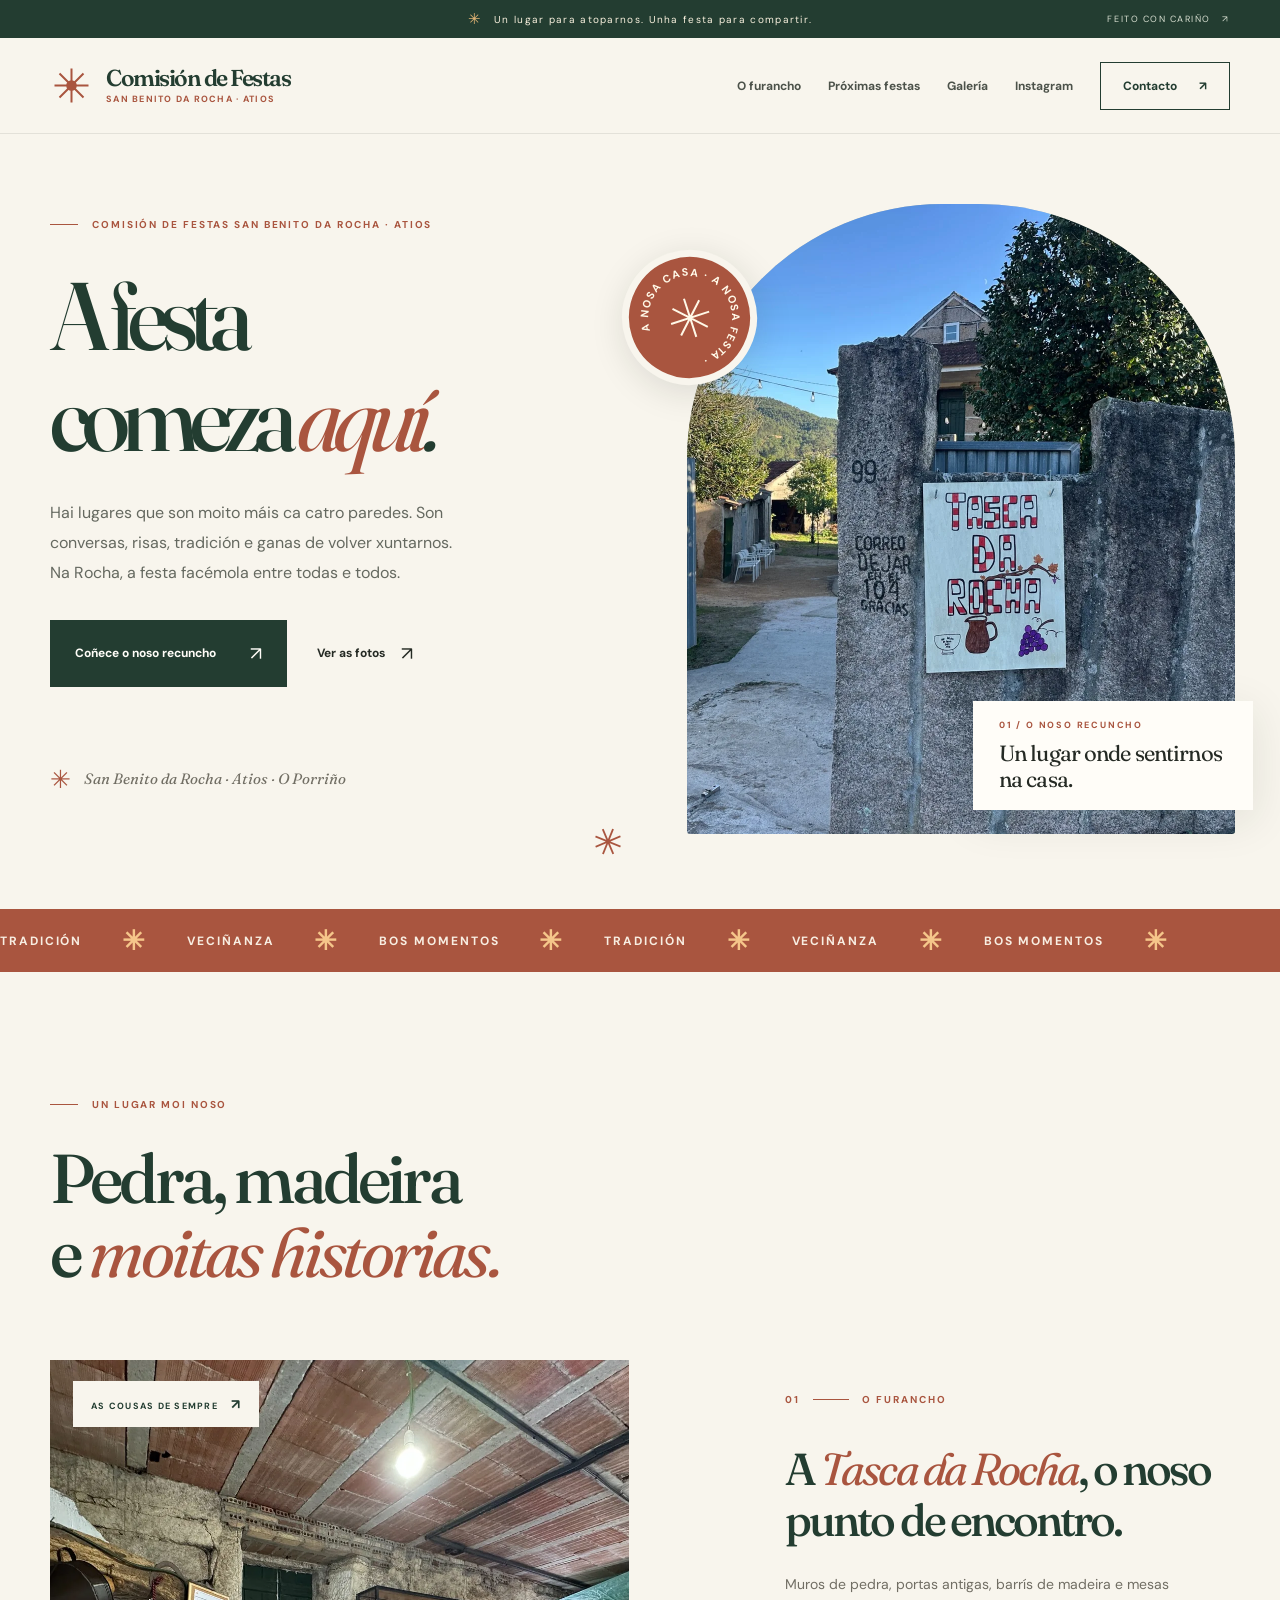
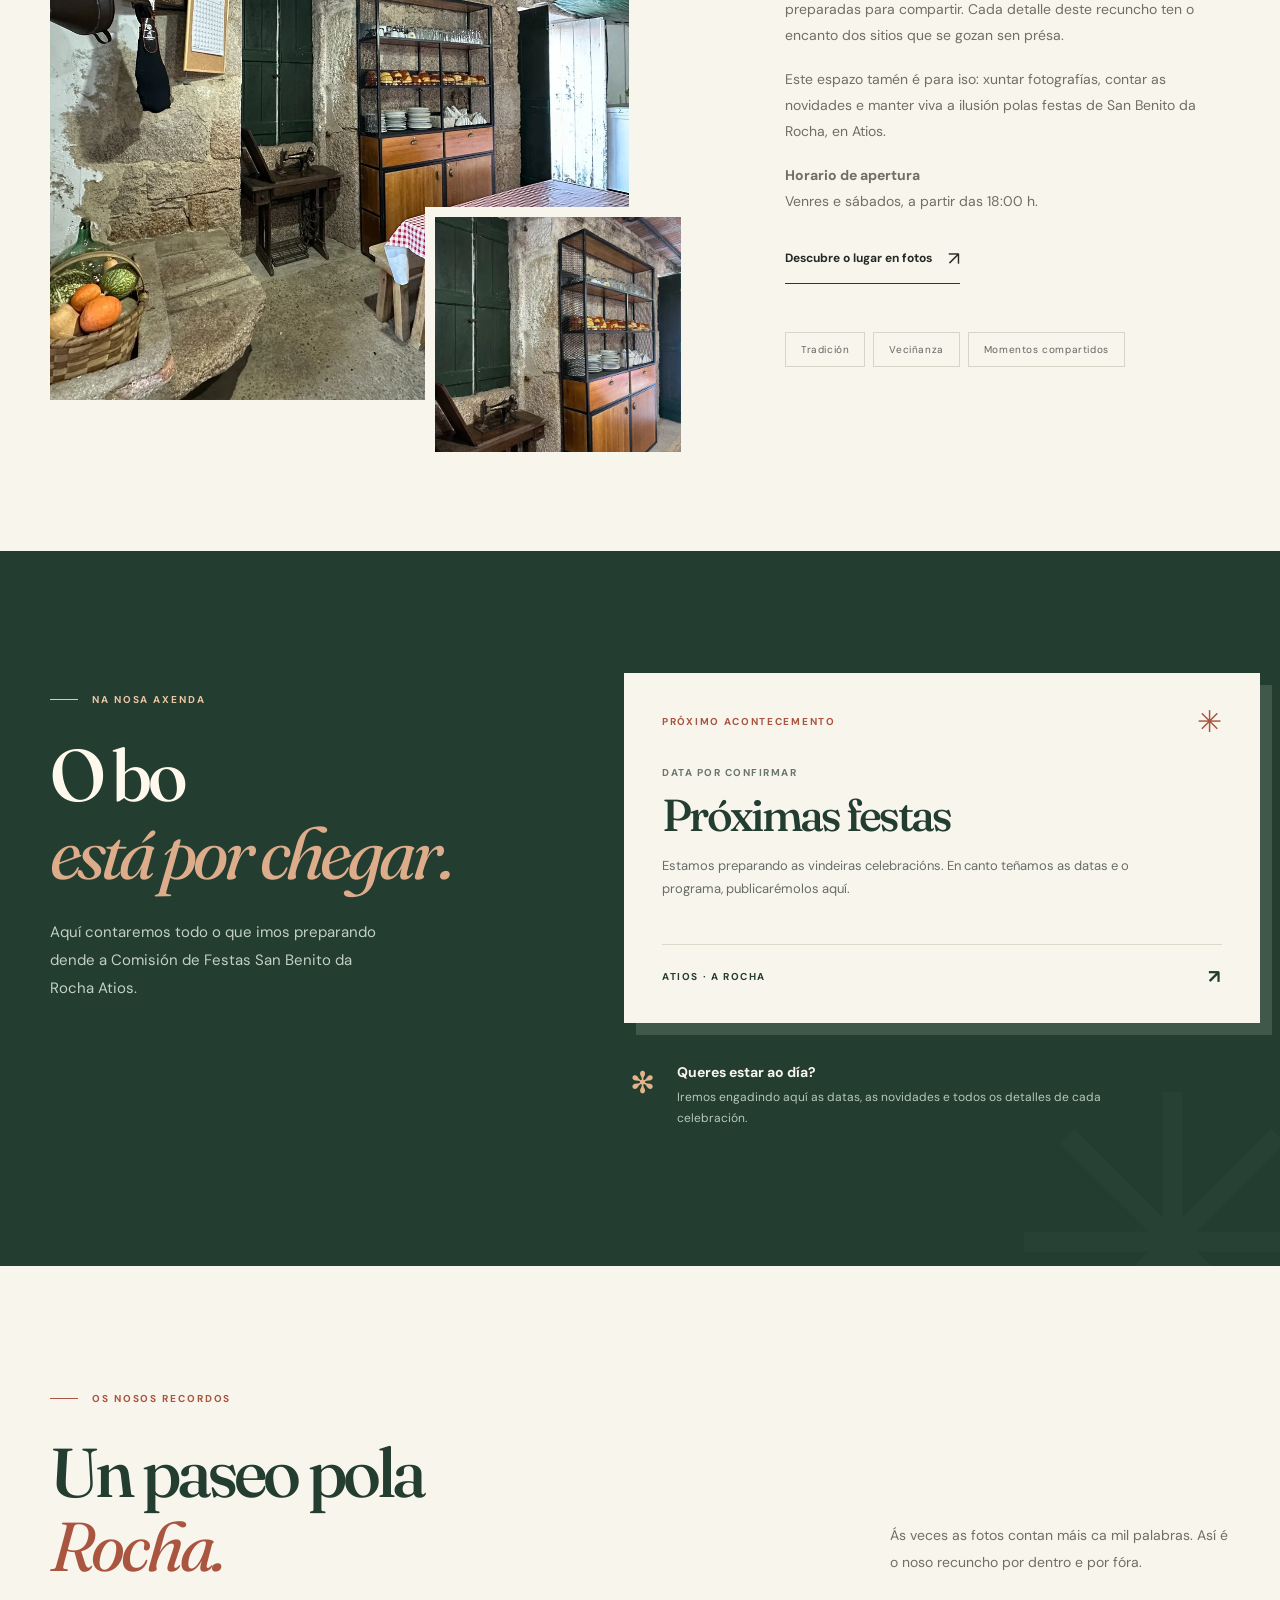
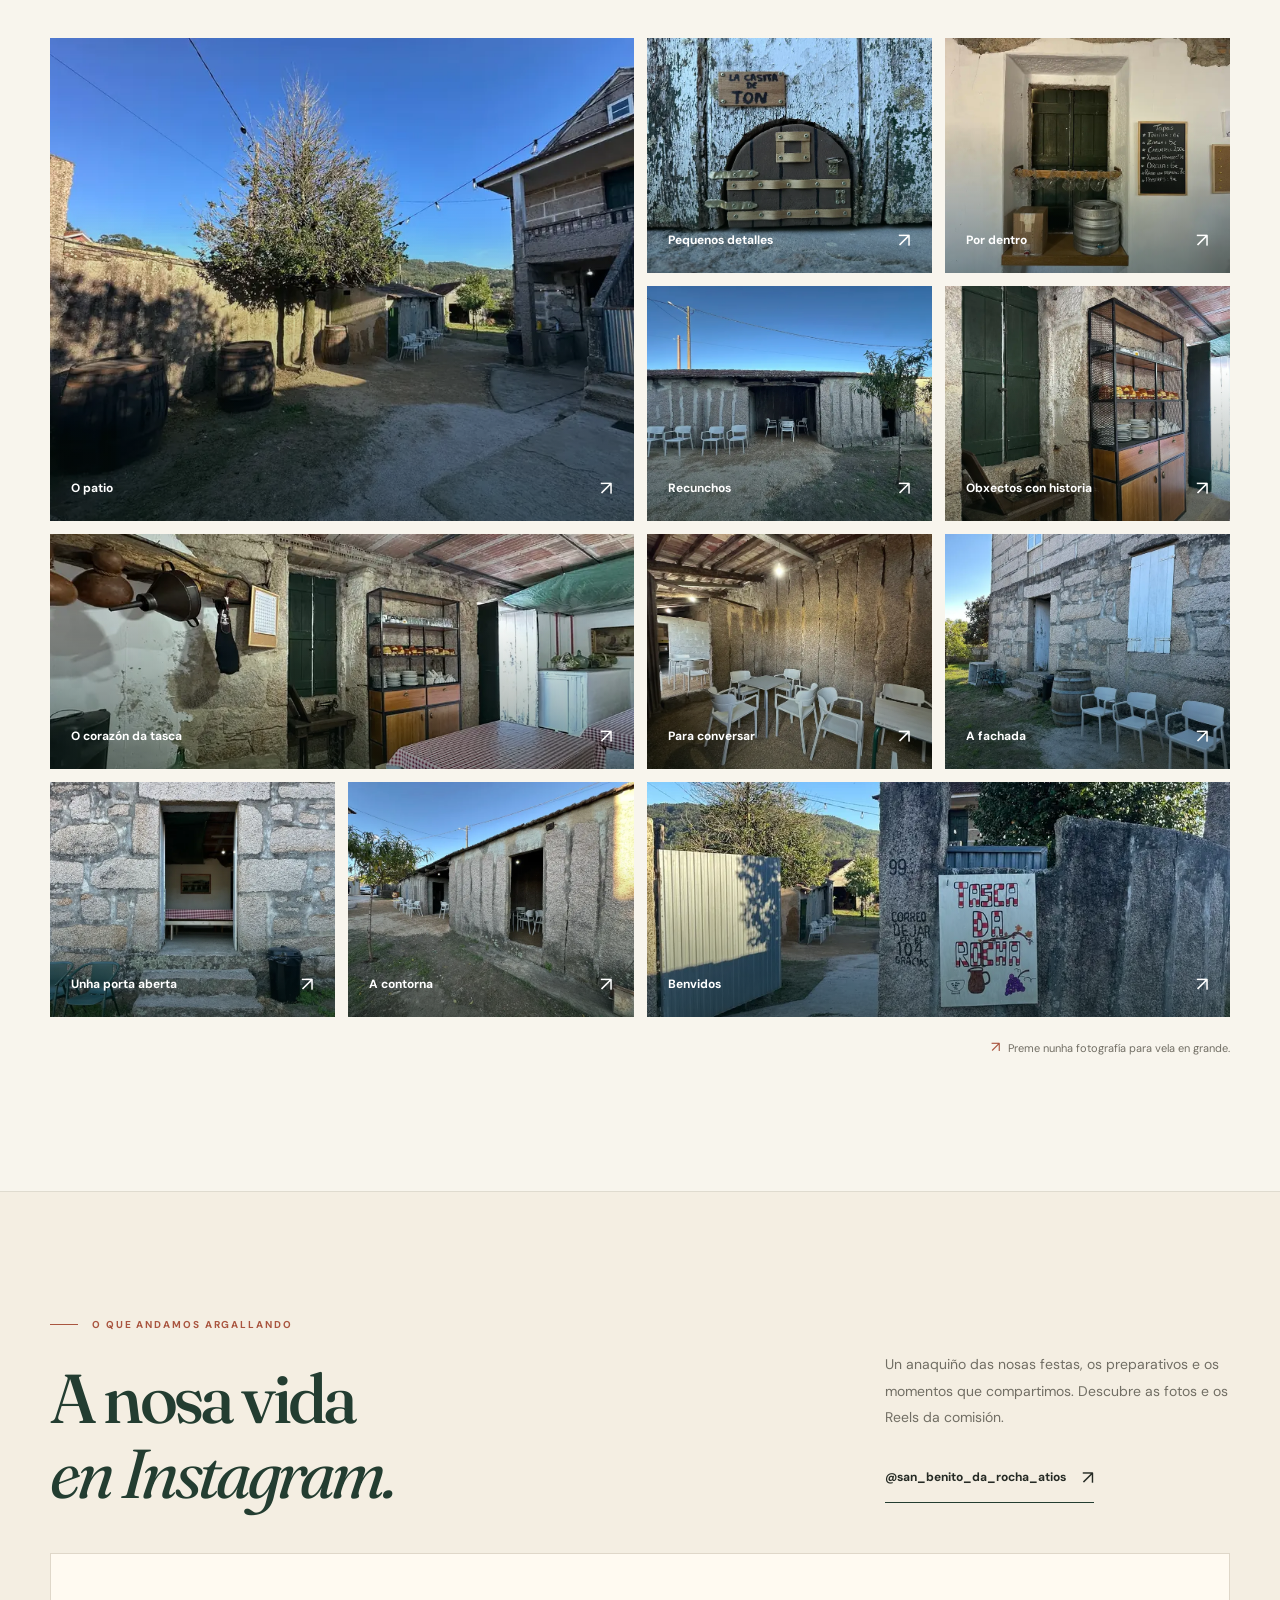
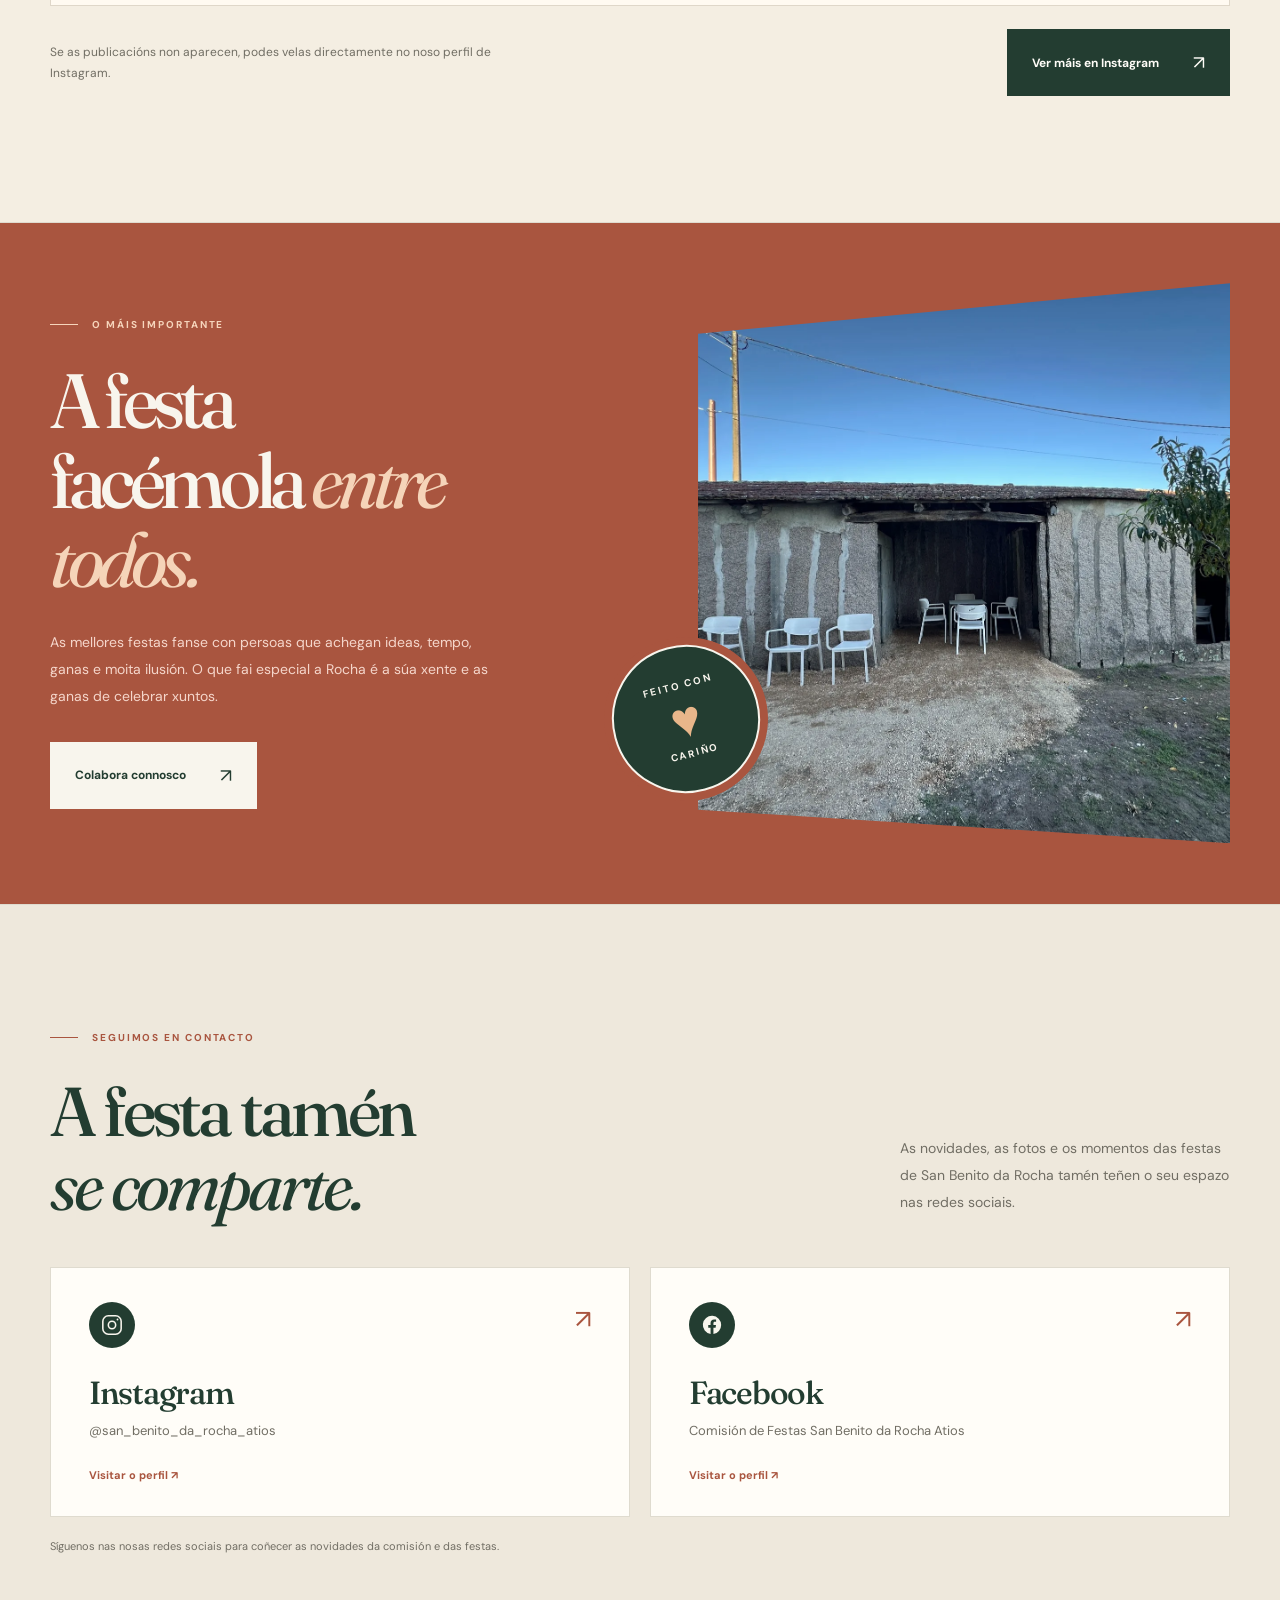
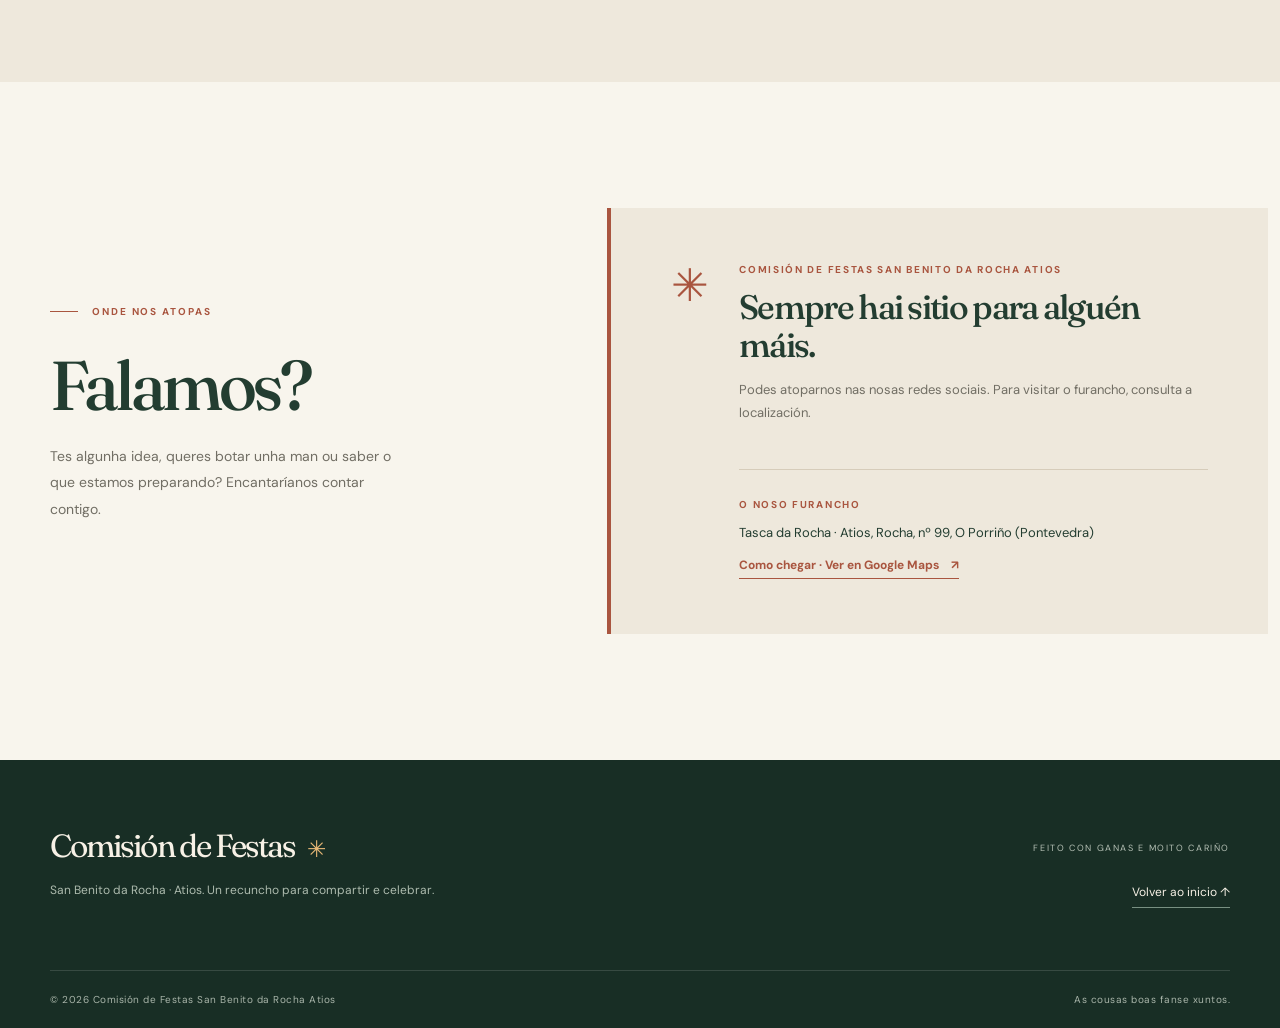
==== index.html @ 395b9464 "Update index.html" ====
<!DOCTYPE html>
<html lang="gl">
<head>
  <meta charset="UTF-8" />
  <meta name="viewport" content="width=device-width, initial-scale=1.0" />
  <meta name="theme-color" content="#233b30" />
  <meta name="description" content="Web da Comisión de Festas San Benito da Rocha Atios. Coñece a Tasca da Rocha, o noso furancho na Rocha nº 99, e todas as novidades das festas." />
  <title>Comisión de Festas San Benito da Rocha Atios · Tasca da Rocha</title>
  <link rel="icon" href="assets/favicon.svg" type="image/svg+xml" />
  <link rel="preconnect" href="https://fonts.googleapis.com" />
  <link rel="preconnect" href="https://fonts.gstatic.com" crossorigin />
  <link href="https://fonts.googleapis.com/css2?family=DM+Sans:wght@400;500;600;700&family=Fraunces:ital,opsz,wght,SOFT,WONK@0,9..144,400,0,0;0,9..144,500,0,0;0,9..144,600,0,0;1,9..144,400,0,0;1,9..144,500,0,0&display=swap" rel="stylesheet" />
  <link rel="preload" href="assets/img_8034.webp" as="image" />
  <link rel="stylesheet" href="styles.css" />
  <script defer src="config.js"></script>
  <script defer src="script.js"></script>
</head>
<body>
  <a class="skip-link" href="#contenido">Ir ao contido</a>
  <div class="topline" aria-label="Mensaxe de benvida">
    <span class="topline-spark" aria-hidden="true">✳</span>
    <span>Un lugar para atoparnos. Unha festa para compartir.</span>
    <span class="topline-right">FEITO CON CARIÑO <span aria-hidden="true">↗</span></span>
  </div>

  <header class="site-header" id="inicio">
    <nav class="nav container" aria-label="Navegación principal">
      <a class="logo" href="#inicio" aria-label="Comisión de Festas San Benito da Rocha Atios, ir ao inicio">
        <span class="logo-icon" aria-hidden="true">
          <svg width="43" height="43" viewBox="0 0 43 43" fill="none" xmlns="http://www.w3.org/2000/svg"><path d="M21.5 4.5v34M4.5 21.5h34M9.5 9.5l24 24m0-24-24 24" stroke="currentColor" stroke-width="2"/><circle cx="21.5" cy="21.5" r="5.3" fill="currentColor"/></svg>
        </span>
        <span class="logo-copy"><strong data-edit="nombreComision">Comisión de Festas</strong><small data-edit="nombreLugar">San Benito da Rocha · Atios</small></span>
      </a>
      <button class="menu-toggle" type="button" aria-label="Abrir o menú" aria-expanded="false" aria-controls="main-menu"><span></span><span></span></button>
      <div class="nav-links" id="main-menu">
        <a href="#la-tasca">O furancho</a>
        <a href="#novedades">Próximas festas</a>
        <a href="#galeria">Galería</a>
        <a href="#instagram-actualidade">Instagram</a>
        <a class="nav-button" href="#contacto">Contacto <span aria-hidden="true">↗</span></a>
      </div>
    </nav>
  </header>

  <main id="contenido">
    <section class="hero container" aria-labelledby="hero-title">
      <div class="hero-copy">
        <p class="eyebrow"><span class="eyebrow-line"></span> COMISIÓN DE FESTAS SAN BENITO DA ROCHA · ATIOS</p>
        <h1 id="hero-title">A festa<br>comeza <em>aquí<span class="hero-dot">.</span></em></h1>
        <p class="hero-lead">Hai lugares que son moito máis ca catro paredes. Son conversas, risas, tradición e ganas de volver xuntarnos. Na Rocha, a festa facémola entre todas e todos.</p>
        <div class="hero-actions">
          <a class="button button-dark" href="#la-tasca">Coñece o noso recuncho <span aria-hidden="true">↗</span></a>
          <a class="text-link" href="#galeria">Ver as fotos <span aria-hidden="true">↗</span></a>
        </div>
        <div class="hero-footnote"><span class="tiny-flower" aria-hidden="true">✳</span><span>San Benito da Rocha · Atios · O Porriño</span></div>
      </div>
      <div class="hero-visual">
        <div class="hero-photo-wrap"><img class="hero-photo" src="assets/img_8034.webp" alt="Entrada á Tasca da Rocha co seu cartel pintado a man no muro de pedra" width="1680" height="1260" fetchpriority="high" /></div>
        <div class="hero-circle" aria-hidden="true"><svg viewBox="0 0 120 120"><defs><path id="around" d="M60,60 m-42,0 a42,42 0 1,1 84,0 a42,42 0 1,1 -84,0"/></defs><text><textPath href="#around">A NOSA CASA · A NOSA FESTA · </textPath></text><path d="M60 40v40M40 60h40M46 46l28 28m0-28L46 74" stroke="currentColor" stroke-width="2" /></svg></div>
        <div class="hero-caption"><span class="caption-index">01 / O NOSO RECUNCHO</span><span>Un lugar onde sentirnos na casa.</span></div>
      </div>
      <span class="hero-edge-spark" aria-hidden="true">✳</span>
    </section>

    <div class="ribbon" aria-hidden="true"><div class="ribbon-track"><span>TRADICIÓN</span><i>✳</i><span>VECIÑANZA</span><i>✳</i><span>BOS MOMENTOS</span><i>✳</i><span>TRADICIÓN</span><i>✳</i><span>VECIÑANZA</span><i>✳</i><span>BOS MOMENTOS</span><i>✳</i></div></div>

    <section class="story section container" id="la-tasca" aria-labelledby="story-title">
      <div class="section-heading story-heading reveal">
        <p class="eyebrow"><span class="eyebrow-line"></span> UN LUGAR MOI NOSO</p>
        <h2 id="story-title">Pedra, madeira<br>e <em>moitas historias.</em></h2>
      </div>
      <div class="story-layout">
        <div class="story-images reveal">
          <img class="story-image-primary" src="assets/img_8018.webp" alt="Interior do furancho con paredes de pedra, mesas e manteis de cadros vermellos" width="1680" height="1260" loading="lazy" />
          <div class="story-image-secondary"><img src="assets/img_8020-sm.webp" alt="Máquina de coser antiga e louza sobre un moble rústico" width="820" height="615" loading="lazy" /></div>
          <span class="story-picture-label">AS COUSAS DE SEMPRE <span aria-hidden="true">↗</span></span>
        </div>
        <div class="story-text reveal">
          <div class="story-number">01 <span></span> O FURANCHO</div>
          <h3>A <em>Tasca da Rocha</em>, o noso punto de encontro.</h3>
          <p>Muros de pedra, portas antigas, barrís de madeira e mesas preparadas para compartir. Cada detalle deste recuncho ten o encanto dos sitios que se gozan sen présa.</p>
          <p>Este espazo tamén é para iso: xuntar fotografías, contar as novidades e manter viva a ilusión polas festas de San Benito da Rocha, en Atios.</p>
          <p><strong>Horario de apertura</strong><br>Venres e sábados, a partir das 18:00 h.</p>
          <a class="text-link text-link-line" href="#galeria">Descubre o lugar en fotos <span aria-hidden="true">↗</span></a>
          <div class="story-tags"><span>Tradición</span><span>Veciñanza</span><span>Momentos compartidos</span></div>
        </div>
      </div>
    </section>

    <section class="updates" id="novedades" aria-labelledby="updates-title">
      <div class="container updates-inner">
        <div class="updates-heading reveal"><p class="eyebrow eyebrow-light"><span class="eyebrow-line"></span> NA NOSA AXENDA</p><h2 id="updates-title">O bo<br><em>está por chegar.</em></h2><p>Aquí contaremos todo o que imos preparando dende a Comisión de Festas San Benito da Rocha Atios.</p></div>
        <div class="updates-content reveal">
          <div class="event-card">
            <div class="event-card-top"><span class="event-label">PRÓXIMO ACONTECEMENTO</span><span class="event-sun" aria-hidden="true">✳</span></div>
            <span class="event-date" id="event-date">DATA POR CONFIRMAR</span>
            <h3 id="event-name">Próximas festas</h3>
            <p id="event-description">Estamos preparando as vindeiras celebracións. En canto teñamos as datas e o programa, publicarémolos aquí.</p>
            <div class="event-card-footer"><span id="event-place">ATIOS · A ROCHA</span><span aria-hidden="true">↗</span></div>
          </div>
          <div class="updates-note"><span class="updates-note-icon" aria-hidden="true">✻</span><div><strong>Queres estar ao día?</strong><p>Iremos engadindo aquí as datas, as novidades e todos os detalles de cada celebración.</p></div></div>
        </div>
      </div>
      <div class="updates-line-art" aria-hidden="true">✳</div>
    </section>

    <section class="gallery-section section" id="galeria" aria-labelledby="gallery-title">
      <div class="container">
        <div class="gallery-heading reveal"><div><p class="eyebrow"><span class="eyebrow-line"></span> OS NOSOS RECORDOS</p><h2 id="gallery-title">Un paseo pola<br><em>Rocha.</em></h2></div><p>Ás veces as fotos contan máis ca mil palabras. Así é o noso recuncho por dentro e por fóra.</p></div>
        <div class="gallery-grid" id="gallery-grid">
          <button type="button" class="gallery-photo gallery-big reveal" data-full="assets/img_8024.webp" data-caption="O patio da tasca" aria-label="Ampliar foto: O patio da tasca"><img src="assets/img_8024-sm.webp" alt="Patio exterior de pedra, barrís e árbores baixo un ceo azul" loading="lazy" /><span>O patio <b>↗</b></span></button>
          <button type="button" class="gallery-photo reveal" data-full="assets/img_8016.webp" data-caption="A casiña de Ton" aria-label="Ampliar foto: A casiña de Ton"><img src="assets/img_8016-sm.webp" alt="Portiña de madeira cun cartel que di La Casita de Ton" loading="lazy" /><span>Pequenos detalles <b>↗</b></span></button>
          <button type="button" class="gallery-photo reveal" data-full="assets/img_8022.webp" data-caption="Detalles do interior" aria-label="Ampliar foto: Detalles do interior"><img src="assets/img_8022-sm.webp" alt="Ventá verde, xerras colgadas e encerado das tapas" loading="lazy" /><span>Por dentro <b>↗</b></span></button>
          <button type="button" class="gallery-photo reveal" data-full="assets/img_8014.webp" data-caption="Recunchos para xuntarse" aria-label="Ampliar foto: Recunchos para xuntarse"><img src="assets/img_8014-sm.webp" alt="Alpendre de pedra con mesas e cadeiras brancas" loading="lazy" /><span>Recunchos <b>↗</b></span></button>
          <button type="button" class="gallery-photo reveal" data-full="assets/img_8020.webp" data-caption="Obxectos con historia" aria-label="Ampliar foto: Obxectos con historia"><img src="assets/img_8020-sm.webp" alt="Moble de madeira e ferro con pratos e unha antiga máquina de coser" loading="lazy" /><span>Obxectos con historia <b>↗</b></span></button>
          <button type="button" class="gallery-photo gallery-wide reveal" data-full="assets/img_8018.webp" data-caption="O corazón da tasca" aria-label="Ampliar foto: O corazón da tasca"><img src="assets/img_8018-sm.webp" alt="Mesas con manteis de cadros nunha sala de pedra" loading="lazy" /><span>O corazón da tasca <b>↗</b></span></button>
          <button type="button" class="gallery-photo reveal" data-full="assets/img_8027.webp" data-caption="Un espazo para conversar" aria-label="Ampliar foto: Un espazo para conversar"><img src="assets/img_8027-sm.webp" alt="Mesas e cadeiras brancas baixo un alpendre de pedra" loading="lazy" /><span>Para conversar <b>↗</b></span></button>
          <button type="button" class="gallery-photo reveal" data-full="assets/img_8010.webp" data-caption="A fachada" aria-label="Ampliar foto: A fachada"><img src="assets/img_8010-sm.webp" alt="Parede de pedra con portas claras, cadeiras e un barril" loading="lazy" /><span>A fachada <b>↗</b></span></button>
          <button type="button" class="gallery-photo reveal" data-full="assets/img_8011.webp" data-caption="Unha porta aberta" aria-label="Ampliar foto: Unha porta aberta"><img src="assets/img_8011-sm.webp" alt="Entrada aberta nunha fachada de pedra con chanzos" loading="lazy" /><span>Unha porta aberta <b>↗</b></span></button>
          <button type="button" class="gallery-photo reveal" data-full="assets/img_8026.webp" data-caption="Os espazos da tasca" aria-label="Ampliar foto: Os espazos da tasca"><img src="assets/img_8026-sm.webp" alt="Construción tradicional de pedra con varias entradas" loading="lazy" /><span>A contorna <b>↗</b></span></button>
          <button type="button" class="gallery-photo gallery-wide reveal" data-full="assets/img_8034.webp" data-caption="Benvidos á Tasca da Rocha" aria-label="Ampliar foto: Benvidos á Tasca da Rocha"><img src="assets/img_8034-sm.webp" alt="Cartel pintado a man que dá a benvida á Tasca da Rocha" loading="lazy" /><span>Benvidos <b>↗</b></span></button>
        </div>
        <p class="gallery-hint"><span aria-hidden="true">↗</span> Preme nunha fotografía para vela en grande.</p>
      </div>
    </section>


    <!-- Revukit: widget de Instagram da comisión, sen configuración da API de Meta. -->
    <section class="ig-section section" id="instagram-actualidade" aria-labelledby="ig-title">
      <div class="container">
        <div class="ig-heading reveal">
          <div>
            <p class="eyebrow"><span class="eyebrow-line"></span> O QUE ANDAMOS ARGALLANDO</p>
            <h2 id="ig-title">A nosa vida<br><em>en Instagram.</em></h2>
          </div>
          <div class="ig-intro">
            <p>Un anaquiño das nosas festas, os preparativos e os momentos que compartimos. Descubre as fotos e os Reels da comisión.</p>
            <a class="text-link text-link-line" href="https://www.instagram.com/san_benito_da_rocha_atios/" target="_blank" rel="noopener noreferrer">@san_benito_da_rocha_atios <span aria-hidden="true">↗</span></a>
          </div>
        </div>
          
        <div style="max-width: 400px; margin: 30px auto; text-align: center;">
          <blockquote
            class="instagram-media"
            data-instgrm-permalink="https://www.instagram.com/reel/Demh90FIR_a/"
            data-instgrm-version="14">
          </blockquote>
        </div>
        <script async src="https://www.instagram.com/embed.js"></script>

        <div class="ig-widget-shell reveal" aria-label="Publicacións de Instagram da Comisión de Festas San Benito da Rocha Atios">
          <div data-revukit-instagram="igw_XMOTIfEHzBT5eSQPt7cWne_3tCoojCUG"></div>
          <script async src="https://www.revukit.com/widgets/instagram/v1/embed.js"></script>
          <noscript><p>Activa JavaScript para ver as publicacións aquí.</p></noscript>
        </div>
        <div class="ig-follow">
          <p>Se as publicacións non aparecen, podes velas directamente no noso perfil de Instagram.</p>
          <a class="button button-dark" href="https://www.instagram.com/san_benito_da_rocha_atios/" target="_blank" rel="noopener noreferrer">Ver máis en Instagram <span aria-hidden="true">↗</span></a>
        </div>
      </div>
    </section>

    <section class="community" aria-labelledby="community-title"><div class="container community-inner"><div class="community-copy reveal"><p class="eyebrow eyebrow-light"><span class="eyebrow-line"></span> O MÁIS IMPORTANTE</p><h2 id="community-title">A festa<br>facémola <em>entre todos.</em></h2><p>As mellores festas fanse con persoas que achegan ideas, tempo, ganas e moita ilusión. O que fai especial a Rocha é a súa xente e as ganas de celebrar xuntos.</p><a class="button button-cream" href="#contacto">Colabora connosco <span aria-hidden="true">↗</span></a></div><div class="community-art reveal"><div class="community-picture"><img src="assets/img_8014.webp" alt="Zona de encontro ao aire libre con cadeiras brancas" loading="lazy" /></div><div class="community-sticker"><span>FEITO CON</span><strong>♥</strong><span>CARIÑO</span></div></div></div></section>


    <section class="social-section section" id="redes" aria-labelledby="social-title">
      <div class="container social-inner">
        <div class="social-header reveal">
          <div><p class="eyebrow"><span class="eyebrow-line"></span> SEGUIMOS EN CONTACTO</p><h2 id="social-title">A festa tamén<br><em>se comparte.</em></h2></div>
          <p>As novidades, as fotos e os momentos das festas de San Benito da Rocha tamén teñen o seu espazo nas redes sociais.</p>
        </div>
        <div class="social-grid reveal">
          <a id="instagram-link" class="social-card" href="https://www.instagram.com/san_benito_da_rocha_atios/" target="_blank" rel="noopener noreferrer" aria-label="Visitar o Instagram da Comisión de Festas San Benito da Rocha Atios">
            <span class="social-card-top"><span class="social-icon" aria-hidden="true"><svg viewBox="0 0 24 24" fill="none" stroke="currentColor" stroke-width="1.7" stroke-linecap="round" stroke-linejoin="round"><rect x="2" y="2" width="20" height="20" rx="6"/><circle cx="12" cy="12" r="4"/><circle cx="18" cy="6" r="1" fill="currentColor" stroke="none"/></svg></span><span class="social-arrow" aria-hidden="true">↗</span></span>
            <strong>Instagram</strong><span id="instagram-description">@san_benito_da_rocha_atios</span>
            <small id="instagram-cta">Visitar o perfil ↗</small>
          </a>
          <a id="facebook-link" class="social-card" href="https://www.facebook.com/profile.php?id=61595234168492&amp;locale=es_ES" target="_blank" rel="noopener noreferrer" aria-label="Visitar o Facebook da Comisión de Festas San Benito da Rocha Atios">
            <span class="social-card-top"><span class="social-icon" aria-hidden="true"><svg viewBox="0 0 24 24" fill="currentColor"><path d="M22 12a10 10 0 1 0-11.56 9.87v-7H7.9V12h2.54V9.8c0-2.5 1.5-3.88 3.77-3.88 1.1 0 2.26.2 2.26.2v2.47H15.2c-1.25 0-1.64.77-1.64 1.56V12h2.8l-.45 2.87h-2.35v7A10 10 0 0 0 22 12Z"/></svg></span><span class="social-arrow" aria-hidden="true">↗</span></span>
            <strong>Facebook</strong><span id="facebook-description">Comisión de Festas San Benito da Rocha Atios</span>
            <small id="facebook-cta">Visitar o perfil ↗</small>
          </a>
        </div>
        <p class="social-disclaimer" id="social-disclaimer">Síguenos nas nosas redes sociais para coñecer as novidades da comisión e das festas.</p>
      </div>
    </section>

    <section class="contact section container" id="contacto" aria-labelledby="contact-title"><div class="contact-heading reveal"><p class="eyebrow"><span class="eyebrow-line"></span> ONDE NOS ATOPAS</p><h2 id="contact-title">Falamos?</h2><p>Tes algunha idea, queres botar unha man ou saber o que estamos preparando? Encantaríanos contar contigo.</p></div><div class="contact-panel reveal"><div class="contact-panel-icon" aria-hidden="true">✳</div><div class="contact-panel-main"><p class="contact-panel-kicker">COMISIÓN DE FESTAS SAN BENITO DA ROCHA ATIOS</p><h3>Sempre hai sitio para alguén máis.</h3><p id="contact-info">Podes atoparnos nas nosas redes sociais. Para visitar o furancho, consulta a localización.</p><div class="contact-links" id="contact-links" aria-label="Vías de contacto"></div><div class="location-block"><span class="location-kicker">O NOSO FURANCHO</span><address id="place-address">Tasca da Rocha · Atios, Rocha, nº 99<br>O Porriño (Pontevedra)</address><a id="maps-link" href="https://maps.app.goo.gl/mdEH8TKD1qxGoYyn6" target="_blank" rel="noopener noreferrer">Como chegar · Ver en Google Maps <span aria-hidden="true">↗</span></a></div></div></div></section>
  </main>

  <footer class="footer"><div class="container footer-main"><div><a class="footer-brand" href="#inicio">Comisión de Festas<span aria-hidden="true">✳</span></a><p>San Benito da Rocha · Atios. Un recuncho para compartir e celebrar.</p></div><div class="footer-side"><p>FEITO CON GANAS E MOITO CARIÑO</p><a href="#inicio">Volver ao inicio ↑</a></div></div><div class="container footer-bottom"><span>© <span id="year">2026</span> Comisión de Festas San Benito da Rocha Atios</span><span>As cousas boas fanse xuntos.</span></div></footer>

  <div class="lightbox" id="lightbox" role="dialog" aria-modal="true" aria-label="Visor de fotografías" aria-hidden="true">
    <button type="button" class="lightbox-close" id="lightbox-close" aria-label="Pechar a fotografía">✕</button>
    <button type="button" class="lightbox-arrow lightbox-prev" id="lightbox-prev" aria-label="Foto anterior">←</button>
    <figure class="lightbox-content"><img id="lightbox-image" alt="" /><figcaption id="lightbox-caption"></figcaption></figure>
    <button type="button" class="lightbox-arrow lightbox-next" id="lightbox-next" aria-label="Foto seguinte">→</button>
    <span class="lightbox-count" id="lightbox-count"></span>
  </div>
</body>
</html>
---- styles.css ----
:root{
  --forest:#233d31;--forest-deep:#182e25;--forest-soft:#345242;--ink:#252a24;
  --cream:#f8f5ed;--cream-dark:#eee8dc;--white:#fffdf8;
  --terra:#a9553f;--terra-dark:#91432f;--gold:#e6b776;--muted:#716e64;
  --line:#dfdbcf;--display:'Fraunces',Georgia,'Times New Roman',serif;--sans:'DM Sans',Arial,Helvetica,sans-serif;
}
*,*::before,*::after{box-sizing:border-box}
html{scroll-behavior:smooth;scroll-padding-top:108px}
body{margin:0;background:var(--cream);color:var(--ink);font-family:var(--sans);-webkit-font-smoothing:antialiased}
body.lightbox-open,body.menu-open{overflow:hidden}
img{display:block;max-width:100%}
button,a{font:inherit}
a{color:inherit;text-decoration:none}
button{cursor:pointer}
button:focus-visible,a:focus-visible{outline:3px solid var(--terra);outline-offset:5px}
::selection{background:var(--gold);color:var(--forest)}
.container{width:min(1320px,calc(100% - 100px));margin-inline:auto}
.section{padding-block:126px}
.eyebrow{display:flex;align-items:center;gap:14px;font-size:10px;letter-spacing:.19em;text-transform:uppercase;font-weight:700;margin:0 0 30px;color:var(--terra)}
.eyebrow-line{display:block;width:28px;height:1px;background:currentColor;flex:none}
.eyebrow-light{color:#eac6a3}
h1,h2,h3,p{margin-top:0}
h1,h2,h3{font-family:var(--display);font-weight:500}
h2{font-size:clamp(48px,5.4vw,79px);line-height:1.075;letter-spacing:-.055em}
h2 em,h1 em,h3 em{font-style:italic;font-weight:400}
.skip-link{position:fixed;top:-100px;left:20px;padding:15px 22px;background:var(--white);z-index:9999}
.skip-link:focus{top:18px}
.topline{min-height:38px;background:var(--forest);color:#f9f1de;display:flex;align-items:center;justify-content:center;gap:12px;position:relative;padding:7px 22px;font-size:10px;letter-spacing:.13em;text-align:center}
.topline-spark{color:var(--gold);font-size:15px}
.topline-right{position:absolute;right:max(50px,calc((100vw - 1320px)/2));top:50%;transform:translateY(-50%);font-size:9px;color:#d8dfd1;letter-spacing:.17em}
.topline-right span{margin-left:8px}
.site-header{background:var(--cream);position:relative;z-index:30;border-bottom:1px solid rgba(38,51,39,.1)}
.nav{height:95px;display:flex;align-items:center;justify-content:space-between;gap:30px}
.logo{display:inline-flex;align-items:center;gap:13px;flex-shrink:0}
.logo-icon{color:var(--terra);display:flex;align-items:center;justify-content:center;transition:transform .5s}
.logo:hover .logo-icon{transform:rotate(45deg)}
.logo-copy{display:flex;flex-direction:column;gap:3px}
.logo-copy strong{font-family:var(--display);font-size:23px;line-height:1;letter-spacing:-.065em;font-weight:600;color:var(--forest)}
.logo-copy small{letter-spacing:.23em;font-weight:700;font-size:9px;color:var(--terra);text-transform:uppercase}
.nav-links{display:flex;align-items:center;gap:38px;font-size:12px;font-weight:700;color:#4c524a}
.nav-links>a:not(.nav-button){transition:color .2s}
.nav-links>a:not(.nav-button):hover{color:var(--terra)}
.nav-button{border:1px solid var(--forest);padding:15px 22px;display:flex;align-items:center;gap:22px;color:var(--forest);transition:background .2s,color .2s}
.nav-button:hover{background:var(--forest);color:var(--white)}
.menu-toggle{display:none}
.hero{min-height:735px;display:grid;grid-template-columns:51% 49%;align-items:center;position:relative;padding-block:70px 75px;gap:5px}
.hero-copy{position:relative;z-index:2;padding-bottom:26px}
.hero-copy .eyebrow{margin-bottom:34px}
.hero h1{font-size:clamp(74px,7.5vw,117px);line-height:1.055;letter-spacing:-.085em;color:var(--forest);margin:0 0 30px;white-space:nowrap}
.hero h1 em{color:var(--terra);letter-spacing:-.085em}
.hero-dot{color:var(--forest)}
.hero-lead{max-width:425px;font-size:16px;line-height:1.9;color:#656960;margin-bottom:31px}
.hero-actions{display:flex;flex-wrap:wrap;align-items:center;gap:30px}
.button{display:inline-flex;align-items:center;justify-content:space-between;gap:34px;padding:20px 24px;font-size:12px;font-weight:700;border:1px solid transparent;transition:transform .2s,background .2s,color .2s}
.button:hover{transform:translateY(-3px)}
.button-dark{background:var(--forest);color:var(--white)}
.button-dark:hover{background:var(--forest-soft)}
.button span{font-size:19px;font-weight:400}
.text-link{display:inline-flex;align-items:center;gap:16px;font-size:12px;font-weight:700;transition:gap .2s,color .2s}
.text-link:hover{gap:24px;color:var(--terra)}
.text-link>span{font-size:19px;font-weight:400}
.hero-footnote{display:flex;gap:13px;align-items:center;color:var(--muted);margin-top:77px;font-family:var(--display);font-size:15px;font-style:italic}
.tiny-flower{color:var(--terra);font-size:25px;font-style:normal}
.hero-visual{height:630px;position:relative;padding-left:30px}
.hero-photo-wrap{width:100%;height:100%;overflow:hidden;border-radius:255px 255px 3px 3px;background:#bdc4b8}
.hero-photo{width:100%;height:100%;object-fit:cover;object-position:63% center;transition:transform 1.2s}
.hero-photo-wrap:hover img{transform:scale(1.035)}
.hero-circle{position:absolute;width:135px;height:135px;background:var(--terra);color:#fff8e7;border:7px solid var(--cream);border-radius:50%;left:-35px;top:46px;display:flex;align-items:center;justify-content:center;transform:rotate(-18deg);box-shadow:0 8px 35px #18231b20}
.hero-circle svg{width:120px;height:120px;fill:currentColor}
.hero-circle text{font-family:var(--sans);font-size:10.8px;letter-spacing:1.1px;font-weight:700}
.hero-caption{position:absolute;right:-18px;bottom:24px;background:var(--white);display:flex;flex-direction:column;gap:10px;padding:18px 26px;width:280px;box-shadow:0 10px 45px #192b201b}
.caption-index{font-size:9px;letter-spacing:.2em;color:var(--terra);font-weight:700}
.hero-caption>span:last-child{font-family:var(--display);font-size:22px;letter-spacing:-.04em;line-height:1.15}
.hero-edge-spark{position:absolute;left:46%;bottom:43px;font-size:37px;color:var(--terra);transform:rotate(-23deg)}
.ribbon{background:var(--terra);overflow:hidden;color:#f8eee2;height:63px;display:flex;align-items:center}
.ribbon-track{width:max-content;display:flex;gap:40px;align-items:center;white-space:nowrap;animation:moveRibbon 32s linear infinite;letter-spacing:.16em;font-size:12px;font-weight:700}
.ribbon-track i{font-style:normal;color:#f5c68a;font-size:27px}
@keyframes moveRibbon{to{transform:translateX(-50%)}}
.story{padding-bottom:151px}
.story h2{color:var(--forest);margin-bottom:70px}
.story h2 em{color:var(--terra)}
.story-layout{display:grid;grid-template-columns:55% 45%;gap:0;align-items:center}
.story-images{height:640px;position:relative;margin-right:70px}
.story-image-primary{width:100%;height:100%;object-fit:cover;object-position:57% center}
.story-image-secondary{position:absolute;width:46%;height:255px;right:-62px;bottom:-62px;border:10px solid var(--cream);background:var(--cream)}
.story-image-secondary img{width:100%;height:100%;object-fit:cover}
.story-picture-label{position:absolute;top:21px;left:23px;background:var(--cream);color:var(--forest);padding:14px 18px;font-size:9px;letter-spacing:.14em;font-weight:700}
.story-picture-label span{font-size:14px;margin-left:10px}
.story-text{padding:0 10px 0 86px}
.story-number{font-size:10px;font-weight:700;letter-spacing:.2em;color:var(--terra);display:flex;align-items:center;gap:13px;margin-bottom:37px}
.story-number span{height:1px;background:var(--terra);width:36px}
.story-text h3{color:var(--forest);font-size:clamp(37px,3.5vw,51px);line-height:1.15;letter-spacing:-.065em;margin-bottom:26px}
.story-text h3 em{color:var(--terra)}
.story-text p{color:var(--muted);line-height:1.85;font-size:14px;margin-bottom:18px}
.text-link-line{border-bottom:1px solid var(--forest);padding-bottom:12px;margin-top:13px}
.story-tags{display:flex;gap:8px;flex-wrap:wrap;margin-top:48px}
.story-tags span{border:1px solid #d8d4c8;padding:10px 15px;color:#61655e;font-size:10px;letter-spacing:.06em}
.updates{background:var(--forest);color:var(--cream);position:relative;overflow:hidden;padding-block:122px 124px}
.updates-inner{display:grid;grid-template-columns:45% 55%;gap:30px;position:relative;z-index:1}
.updates-heading{padding:20px 8% 0 0}
.updates h2{font-size:clamp(57px,5.7vw,82px);margin-bottom:27px;color:#fff9ed}
.updates h2 em{color:#ddad8b}
.updates-heading>p:last-child{font-size:15px;line-height:1.85;color:#c4d0c5;max-width:330px}
.updates-content{padding-left:13px}
.event-card{padding:34px 38px;background:var(--cream);color:var(--forest);min-height:350px;display:flex;flex-direction:column;box-shadow:12px 12px 0 #405849}
.event-card-top{display:flex;align-items:center;justify-content:space-between;margin-bottom:29px}
.event-label{font-size:10px;letter-spacing:.17em;font-weight:700;color:var(--terra)}
.event-sun{color:var(--terra);font-size:30px;line-height:1}
.event-date{font-size:10px;letter-spacing:.15em;font-weight:700;color:#69766b}
.event-card h3{font-size:clamp(34px,3.5vw,48px);letter-spacing:-.06em;line-height:1.14;margin:10px 0 14px}
.event-card p{font-size:13px;line-height:1.8;color:#666e66;max-width:480px}
.event-card-footer{margin-top:auto;display:flex;align-items:center;justify-content:space-between;border-top:1px solid #dcd9ca;padding-top:19px;font-size:10px;font-weight:700;letter-spacing:.16em}
.event-card-footer>span:last-child{font-size:19px}
.updates-note{display:flex;gap:22px;align-items:flex-start;padding:40px 15px 0 6px}
.updates-note-icon{font-size:30px;color:#e3b489}
.updates-note strong{display:block;font-size:14px;margin-bottom:6px;color:var(--cream)}
.updates-note p{font-size:12px;line-height:1.8;color:#b7c8b9;max-width:430px}
.updates-line-art{position:absolute;right:-65px;bottom:-190px;font-size:410px;color:#ffffff05;line-height:1}
.gallery-section{padding-top:126px;padding-bottom:134px}
.gallery-heading{display:flex;align-items:end;justify-content:space-between;gap:60px;margin-bottom:55px}
.gallery-heading h2{margin:0;color:var(--forest)}
.gallery-heading h2 em{color:var(--terra)}
.gallery-heading>p{max-width:340px;color:var(--muted);font-size:14px;line-height:1.9;margin-bottom:8px}
.gallery-grid{display:grid;grid-template-columns:repeat(4,1fr);grid-auto-flow:dense;grid-auto-rows:235px;gap:13px}
.gallery-photo{position:relative;border:0;padding:0;background:#e5e3d8;overflow:hidden;display:block;min-width:0;text-align:left}
.gallery-photo::after{content:"";position:absolute;inset:35% 0 0;background:linear-gradient(0deg,rgba(5,20,13,.65),transparent);opacity:.7;transition:opacity .25s}
.gallery-photo img{height:100%;width:100%;object-fit:cover;transition:transform .5s}
.gallery-photo:hover img,.gallery-photo:focus-visible img{transform:scale(1.045)}
.gallery-photo:hover::after{opacity:1}
.gallery-photo span{position:absolute;z-index:1;bottom:20px;left:21px;right:21px;color:white;display:flex;justify-content:space-between;align-items:center;font-size:12px;font-weight:700;gap:10px}
.gallery-photo span b{font-size:20px;font-weight:400}
.gallery-big{grid-column:span 2;grid-row:span 2}
.gallery-wide{grid-column:span 2}
.gallery-hint{font-size:11px;color:var(--muted);text-align:right;margin:20px 0 0}
.gallery-hint span{color:var(--terra);font-size:15px;margin-right:5px}
.community{background:var(--terra);color:var(--cream);overflow:hidden}
.community-inner{min-height:560px;display:grid;grid-template-columns:51% 49%;align-items:center}
.community-copy{padding:95px 70px 95px 0}
.community .eyebrow{color:#f6d5bc}
.community h2{font-size:clamp(60px,6vw,88px);line-height:1.035;letter-spacing:-.07em;margin-bottom:29px}
.community h2 em{color:#f5d4b9}
.community-copy>p:not(.eyebrow){max-width:460px;font-size:14px;line-height:1.95;color:#f5d6cb;margin-bottom:31px}
.button-cream{background:var(--cream);color:var(--forest)}
.button-cream:hover{background:white}
.community-art{height:560px;position:relative;display:flex;align-items:center;justify-content:flex-end}
.community-picture{height:100%;width:92%;overflow:hidden;clip-path:polygon(0 9%,100% 0,100% 100%,0 94%)}
.community-picture img{height:100%;width:100%;object-fit:cover;object-position:45% center;filter:sepia(.05)}
.community-sticker{position:absolute;left:-40px;bottom:50px;width:148px;height:148px;border:2px solid var(--cream);border-radius:50%;display:flex;flex-direction:column;align-items:center;justify-content:center;background:var(--forest);transform:rotate(-15deg);box-shadow:0 0 0 8px var(--terra)}
.community-sticker span{font-size:10px;letter-spacing:.2em;font-weight:700}
.community-sticker strong{font-size:51px;line-height:1.1;color:#e8b68a;font-family:var(--display)}
.contact{display:grid;grid-template-columns:44% 56%;gap:38px;align-items:center}
.contact-heading{padding-right:35px}
.contact h2{color:var(--forest);margin-bottom:20px}
.contact-heading>p:last-child{color:var(--muted);font-size:14px;line-height:1.9;max-width:355px}
.contact-panel{background:var(--cream-dark);padding:55px 60px;position:relative;min-height:280px;display:flex;align-items:flex-start;gap:30px;border-left:4px solid var(--terra)}
.contact-panel-icon{font-size:45px;color:var(--terra);line-height:1}
.contact-panel-main{flex:1}
.contact-panel-kicker{font-size:10px;letter-spacing:.17em;font-weight:700;color:var(--terra);margin-bottom:12px}
.contact-panel h3{font-size:34px;letter-spacing:-.05em;color:var(--forest);line-height:1.13;margin:0 0 13px}
.contact-panel-main>p:not(.contact-panel-kicker){font-size:13px;color:var(--muted);line-height:1.8;margin:0}
.contact-links{display:flex;flex-wrap:wrap;gap:10px;margin-top:21px}
.button-contact{padding:13px 16px;gap:10px;background:var(--forest);color:white;font-size:11px}
.footer{background:var(--forest-deep);color:#f7f1e6}
.footer-main{display:flex;justify-content:space-between;gap:30px;padding-block:66px 62px}
.footer-brand{font-family:var(--display);font-size:32px;letter-spacing:-.06em}
.footer-brand span{font-size:23px;color:var(--gold);padding-left:12px}
.footer-main p{font-size:12px;color:#adbbae;line-height:1.85;margin:14px 0 0}
.footer-side{text-align:right}
.footer-side p{font-size:9px;letter-spacing:.18em;color:#b5c0b5;margin-bottom:23px}
.footer-side a{display:inline-block;font-size:12px;border-bottom:1px solid #789082;padding-bottom:7px}
.footer-bottom{border-top:1px solid #ffffff22;display:flex;justify-content:space-between;gap:20px;padding-block:22px;color:#a9b5aa;font-size:10px;letter-spacing:.05em}
.lightbox{position:fixed;inset:0;z-index:1000;background:rgba(9,17,12,.97);display:none;align-items:center;justify-content:center;padding:68px 100px;color:white}
.lightbox.is-open{display:flex}
.lightbox-content{display:flex;flex-direction:column;align-items:center;gap:18px;margin:0;max-height:100%;width:100%}
.lightbox-content img{max-height:calc(100vh - 170px);max-width:100%;width:auto;object-fit:contain;box-shadow:0 10px 45px #0005}
.lightbox-content figcaption{font-family:var(--display);font-size:19px;text-align:center}
.lightbox button{background:none;border:1px solid #ffffff67;color:white;display:grid;place-items:center;transition:background .2s}
.lightbox button:hover{background:#ffffff1f}
.lightbox-close{position:absolute;top:25px;right:25px;width:45px;height:45px;font-size:20px}
.lightbox-arrow{position:absolute;top:50%;transform:translateY(-50%);width:51px;height:51px;font-size:26px}
.lightbox-prev{left:22px}
.lightbox-next{right:22px}
.lightbox-count{position:absolute;bottom:25px;right:30px;font-size:12px;letter-spacing:.16em}
.reveal{opacity:0;transform:translateY(22px);transition:opacity .65s ease,transform .65s ease}
.reveal.visible{opacity:1;transform:translateY(0)}
@media (min-width:1440px){.hero h1{font-size:112px}}
@media (max-width:1180px){.container{width:calc(100% - 72px)}.topline-right{display:none}.hero{min-height:650px}.hero h1{font-size:clamp(65px,7.5vw,94px)}.hero-visual{height:560px}.hero-footnote{margin-top:44px}.hero-lead{font-size:14px}.nav-links{gap:22px}.story-text{padding-left:64px}.story-images{height:530px}.story-image-secondary{height:207px}.community h2{font-size:66px}}
@media (max-width:900px){.container{width:calc(100% - 56px)}.section{padding-block:90px}.nav{height:83px}.logo-copy strong{font-size:21px}.nav-links{gap:17px}.nav-links a{font-size:11px}.nav-button{padding:12px 14px;gap:12px}.hero{min-height:auto;padding-block:85px 80px;grid-template-columns:52% 48%}.hero h1{font-size:clamp(60px,8vw,78px)}.hero-visual{height:500px;padding-left:16px}.hero-circle{width:100px;height:100px;left:-33px;top:38px}.hero-circle svg{width:93px;height:93px}.hero-caption{right:-8px;width:218px}.hero-caption>span:last-child{font-size:19px}.hero-actions{gap:17px}.button{padding:16px 19px;gap:20px}.story h2{margin-bottom:55px}.story-layout{grid-template-columns:52% 48%}.story-images{height:480px;margin-right:33px}.story-image-secondary{right:-33px;width:50%;height:180px;bottom:-32px;border-width:7px}.story-text{padding-left:40px}.story-text h3{font-size:38px}.story-tags{margin-top:23px}.updates{padding-block:90px}.updates-inner{grid-template-columns:40% 60%;gap:12px}.event-card{padding:29px 26px}.gallery-grid{grid-auto-rows:165px}.gallery-heading{margin-bottom:40px}.community-copy{padding-right:30px}.community-art{height:510px}.community h2{font-size:59px}.contact-panel{padding:34px 28px;gap:18px}.contact-panel-icon{font-size:34px}}
@media (max-width:700px){html{scroll-padding-top:80px}.container{width:calc(100% - 36px)}.topline{min-height:32px;padding:7px 8px;font-size:8px;letter-spacing:.05em}.nav{height:75px}.logo-icon svg{width:34px;height:34px}.logo-copy strong{font-size:19px}.logo-copy small{font-size:8px}.menu-toggle{position:relative;z-index:41;display:flex;flex-direction:column;align-items:center;justify-content:center;gap:6px;height:42px;width:45px;background:transparent;border:1px solid var(--forest)}.menu-toggle span{width:18px;height:1.5px;background:var(--forest);transition:transform .2s}.menu-toggle[aria-expanded="true"] span:first-child{transform:translateY(3.75px) rotate(45deg)}.menu-toggle[aria-expanded="true"] span:last-child{transform:translateY(-3.75px) rotate(-45deg)}.nav-links{position:absolute;top:75px;left:0;right:0;background:var(--cream);padding:30px 24px 34px;box-shadow:0 16px 40px #1a322820;display:none;align-items:stretch;flex-direction:column;gap:0;border-top:1px solid var(--line)}.nav-links.is-open{display:flex}.nav-links>a:not(.nav-button){font-size:17px;padding:17px 5px;border-bottom:1px solid var(--line)}.nav-button{justify-content:space-between;margin-top:19px;padding:17px 19px;font-size:15px!important}.hero{display:flex;flex-direction:column;align-items:stretch;gap:36px;padding-top:53px;padding-bottom:70px}.hero-copy{padding-bottom:0}.hero-copy .eyebrow{font-size:9px;margin-bottom:23px}.hero h1{font-size:clamp(60px,12vw,89px);line-height:1.04;margin-bottom:21px}.hero-lead{max-width:560px;font-size:14px;line-height:1.85;margin-bottom:23px}.hero-actions{gap:25px}.hero-footnote{margin-top:31px;font-size:14px}.hero-visual{height:min(105vw,560px);padding:0 12px 0 13px;margin:0 3px}.hero-photo-wrap{border-radius:220px 220px 3px 3px}.hero-circle{top:28px;left:-18px}.hero-caption{right:-9px;bottom:14px}.hero-edge-spark{display:none}.ribbon{height:54px}.ribbon-track{font-size:10px;gap:26px}.story{padding-bottom:115px}.story h2{font-size:clamp(48px,10vw,68px);margin-bottom:38px}.story-layout{display:flex;flex-direction:column;gap:75px}.story-images{width:calc(100% - 25px);margin:0 25px 0 0;height:min(97vw,550px)}.story-image-secondary{right:-21px;bottom:-40px;width:47%;height:38%;border-width:6px}.story-text{padding:0}.story-text h3{font-size:clamp(37px,8vw,50px)}.story-number{margin-bottom:19px}.story-tags{margin-top:24px}.updates{padding-block:77px 82px}.updates-inner{display:flex;flex-direction:column;gap:30px}.updates-heading{padding:0}.updates h2{font-size:clamp(55px,10vw,76px);margin-bottom:21px}.updates-heading>p:last-child{max-width:510px;margin-bottom:0;font-size:14px}.updates-content{padding:0 12px 0 0}.event-card{padding:29px 26px;min-height:330px;box-shadow:9px 9px 0 #405849}.event-card h3{font-size:38px}.updates-note{padding-top:31px}.gallery-heading{align-items:start;flex-direction:column;gap:20px;margin-bottom:30px}.gallery-heading h2{font-size:clamp(55px,11vw,75px)}.gallery-heading>p{max-width:450px;margin:0}.gallery-grid{grid-template-columns:repeat(2,1fr);grid-auto-rows:200px;gap:9px}.gallery-big{grid-column:span 2;grid-row:span 2}.gallery-wide{grid-column:span 2}.gallery-photo span{left:13px;right:13px;bottom:15px;font-size:11px}.gallery-hint{text-align:left}.community-inner{display:flex;flex-direction:column;align-items:stretch;gap:0}.community-copy{padding:75px 0 40px}.community h2{font-size:clamp(58px,11vw,82px)}.community-art{height:370px;margin-left:16px}.community-picture{width:100%;clip-path:polygon(0 6%,100% 0,100% 100%,0 100%)}.community-sticker{left:-22px;bottom:24px;width:111px;height:111px}.community-sticker strong{font-size:38px}.community-sticker span{font-size:8px}.contact{display:flex;flex-direction:column;align-items:stretch;gap:23px}.contact-heading{padding:0}.contact h2{font-size:64px}.contact-panel{padding:32px 24px;min-height:auto}.footer-main{padding-block:57px 38px;flex-direction:column;gap:35px}.footer-side{text-align:left}.footer-side p{margin-top:0}.footer-bottom{font-size:9px;gap:15px;flex-wrap:wrap}.lightbox{padding:68px 20px}.lightbox-content img{max-height:calc(100vh - 210px)}.lightbox-arrow{top:auto;bottom:22px;transform:none;width:43px;height:43px}.lightbox-prev{left:22px}.lightbox-next{right:22px}.lightbox-count{bottom:34px;left:50%;right:auto;transform:translateX(-50%)}}
@media(max-width:390px){.hero h1{font-size:59px}.hero-actions{gap:15px}.hero-actions .button{width:100%}.gallery-grid{grid-auto-rows:155px}.story-image-secondary{height:150px}.logo-copy strong{font-size:17px}.contact-panel{padding:26px 18px;gap:12px}.contact-panel-icon{font-size:27px}.contact-panel h3{font-size:27px}}
@media(prefers-reduced-motion:reduce){html{scroll-behavior:auto}.reveal{opacity:1;transform:none;transition:none}.ribbon-track{animation:none}*,*::after,*::before{scroll-behavior:auto!important;transition-duration:.01ms!important;animation-duration:.01ms!important}}

/* REDES SOCIAIS — identidade coherente co deseño da tasca */
.social-section{background:var(--cream-dark);border-top:1px solid var(--line)}
.social-header{display:flex;align-items:end;justify-content:space-between;gap:50px;margin-bottom:45px}
.social-header h2{color:var(--forest);margin-bottom:0}
.social-header>p{max-width:330px;font-size:14px;line-height:1.9;color:var(--muted);margin:0 0 7px}
.social-grid{display:grid;grid-template-columns:repeat(2,minmax(0,1fr));gap:20px}
.social-card{display:flex;flex-direction:column;min-height:245px;padding:34px 38px;background:var(--white);border:1px solid var(--line);transition:transform .25s,box-shadow .25s,border-color .25s}
.social-card:hover{transform:translateY(-5px);box-shadow:0 15px 30px #253b3020;border-color:var(--terra)}
.social-card-top{display:flex;align-items:flex-start;justify-content:space-between;margin-bottom:25px}
.social-icon{display:grid;place-items:center;width:46px;height:46px;background:var(--forest);color:var(--cream);border-radius:50%}
.social-icon svg{width:22px;height:22px}
.social-arrow{font-size:26px;color:var(--terra)}
.social-card strong{font-family:var(--display);font-size:32px;font-weight:500;letter-spacing:-.04em;color:var(--forest)}
.social-card>span:nth-last-child(2){color:var(--muted);font-size:13px;line-height:1.7;margin-top:8px}
.social-card small{margin-top:26px;font-size:11px;font-weight:700;color:var(--terra)}
.social-disclaimer{font-size:11px;color:var(--muted);line-height:1.7;margin:20px 0 0;max-width:780px}
.location-block{border-top:1px solid #d6ccba;margin-top:24px;padding-top:22px}
.location-kicker{font-size:10px;font-weight:700;letter-spacing:.17em;color:var(--terra)}
.location-block address{font-size:13px;font-style:normal;color:var(--forest);line-height:1.8;margin-top:8px}
.location-block a{font-weight:700;font-size:12px;display:inline-flex;gap:12px;border-bottom:1px solid var(--terra);padding-bottom:5px;margin-top:12px;color:var(--terra)}
.location-block a:hover{color:var(--forest)}
/* Longo nome da comisión e cinco ligazóns no menú */
.nav-links{gap:27px}
.logo-copy small{letter-spacing:.14em}
@media(max-width:1180px){.nav-links{gap:18px}.nav-links a{font-size:11px}}
@media(max-width:900px){.nav-links{gap:12px}.logo-copy strong{font-size:19px}.logo-copy small{font-size:8px}.nav-button{padding:12px}}
@media(max-width:700px){.social-header{flex-direction:column;align-items:start;gap:20px;margin-bottom:27px}.social-grid{grid-template-columns:1fr;gap:12px}.social-card{min-height:208px;padding:27px 25px}.social-card-top{margin-bottom:18px}.social-card small{margin-top:16px}.social-header>p{max-width:550px}.nav-links{gap:0}.logo-copy strong{font-size:19px}}

/* O NOSO INSTAGRAM — integración con Revukit */
.ig-section{background:#f4eee2;border-top:1px solid var(--line);border-bottom:1px solid var(--line)}
.ig-heading{display:flex;align-items:end;justify-content:space-between;gap:60px;margin-bottom:43px}
.ig-heading h2{margin:0;color:var(--forest)}
.ig-intro{max-width:345px;padding-bottom:7px}
.ig-intro p{font-size:14px;line-height:1.9;color:var(--muted);margin:0 0 21px}
.ig-widget-shell{width:100%;min-width:0;overflow:visible;background:#fffaf1;border:1px solid #dfd7c9;padding:clamp(12px,2vw,28px)}
.ig-widget-shell [data-revukit-instagram]{width:100%;max-width:100%;min-width:0}
.ig-widget-shell iframe{display:block;max-width:100%;border:0}
.ig-widget-shell noscript p{font-size:14px;color:var(--muted);line-height:1.7}
.ig-follow{display:flex;align-items:center;justify-content:space-between;gap:25px;margin-top:23px}
.ig-follow p{max-width:490px;font-size:12px;color:var(--muted);line-height:1.7;margin:0}
.ig-follow .button{white-space:nowrap}
@media(max-width:900px){.ig-heading{gap:30px}}
@media(max-width:700px){.ig-heading{flex-direction:column;align-items:flex-start;gap:20px;margin-bottom:28px}.ig-follow{flex-direction:column;align-items:stretch;gap:17px}.ig-follow .button{width:100%;justify-content:space-between}.ig-widget-shell{padding:12px}}
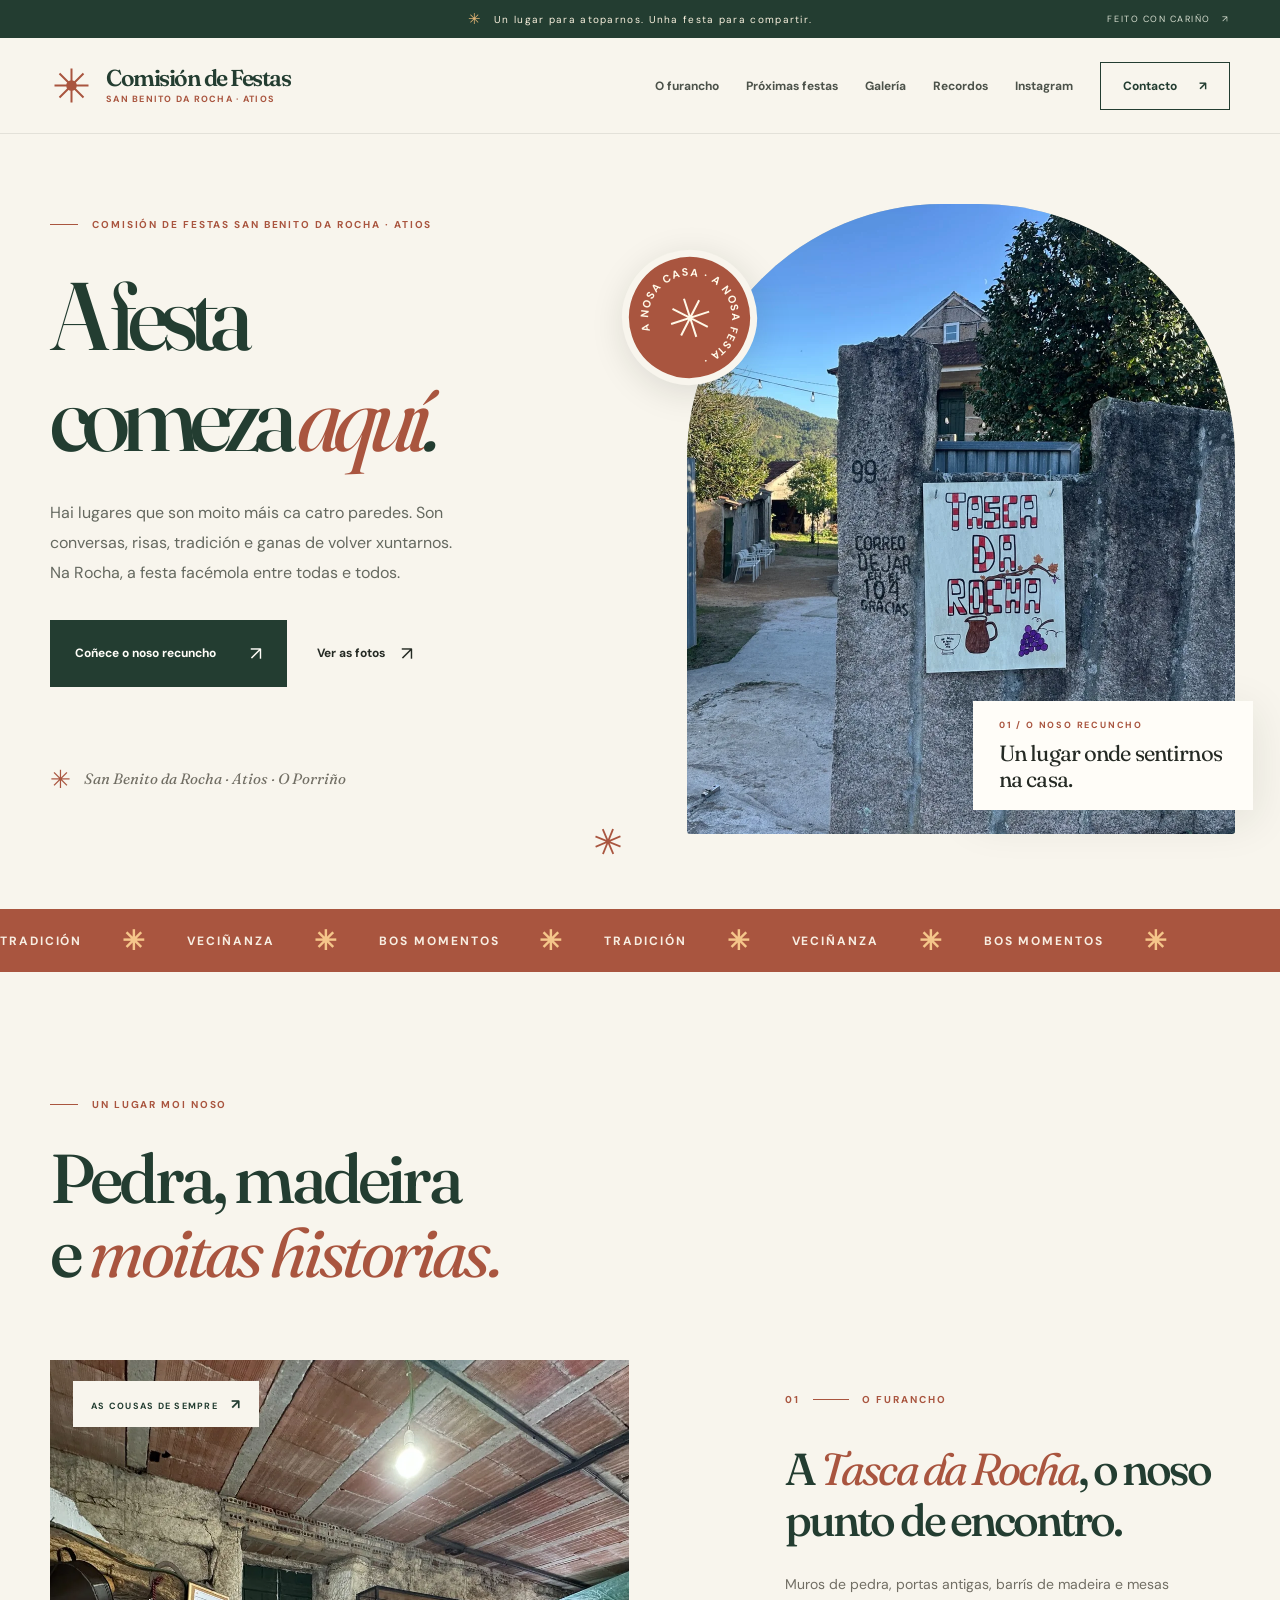
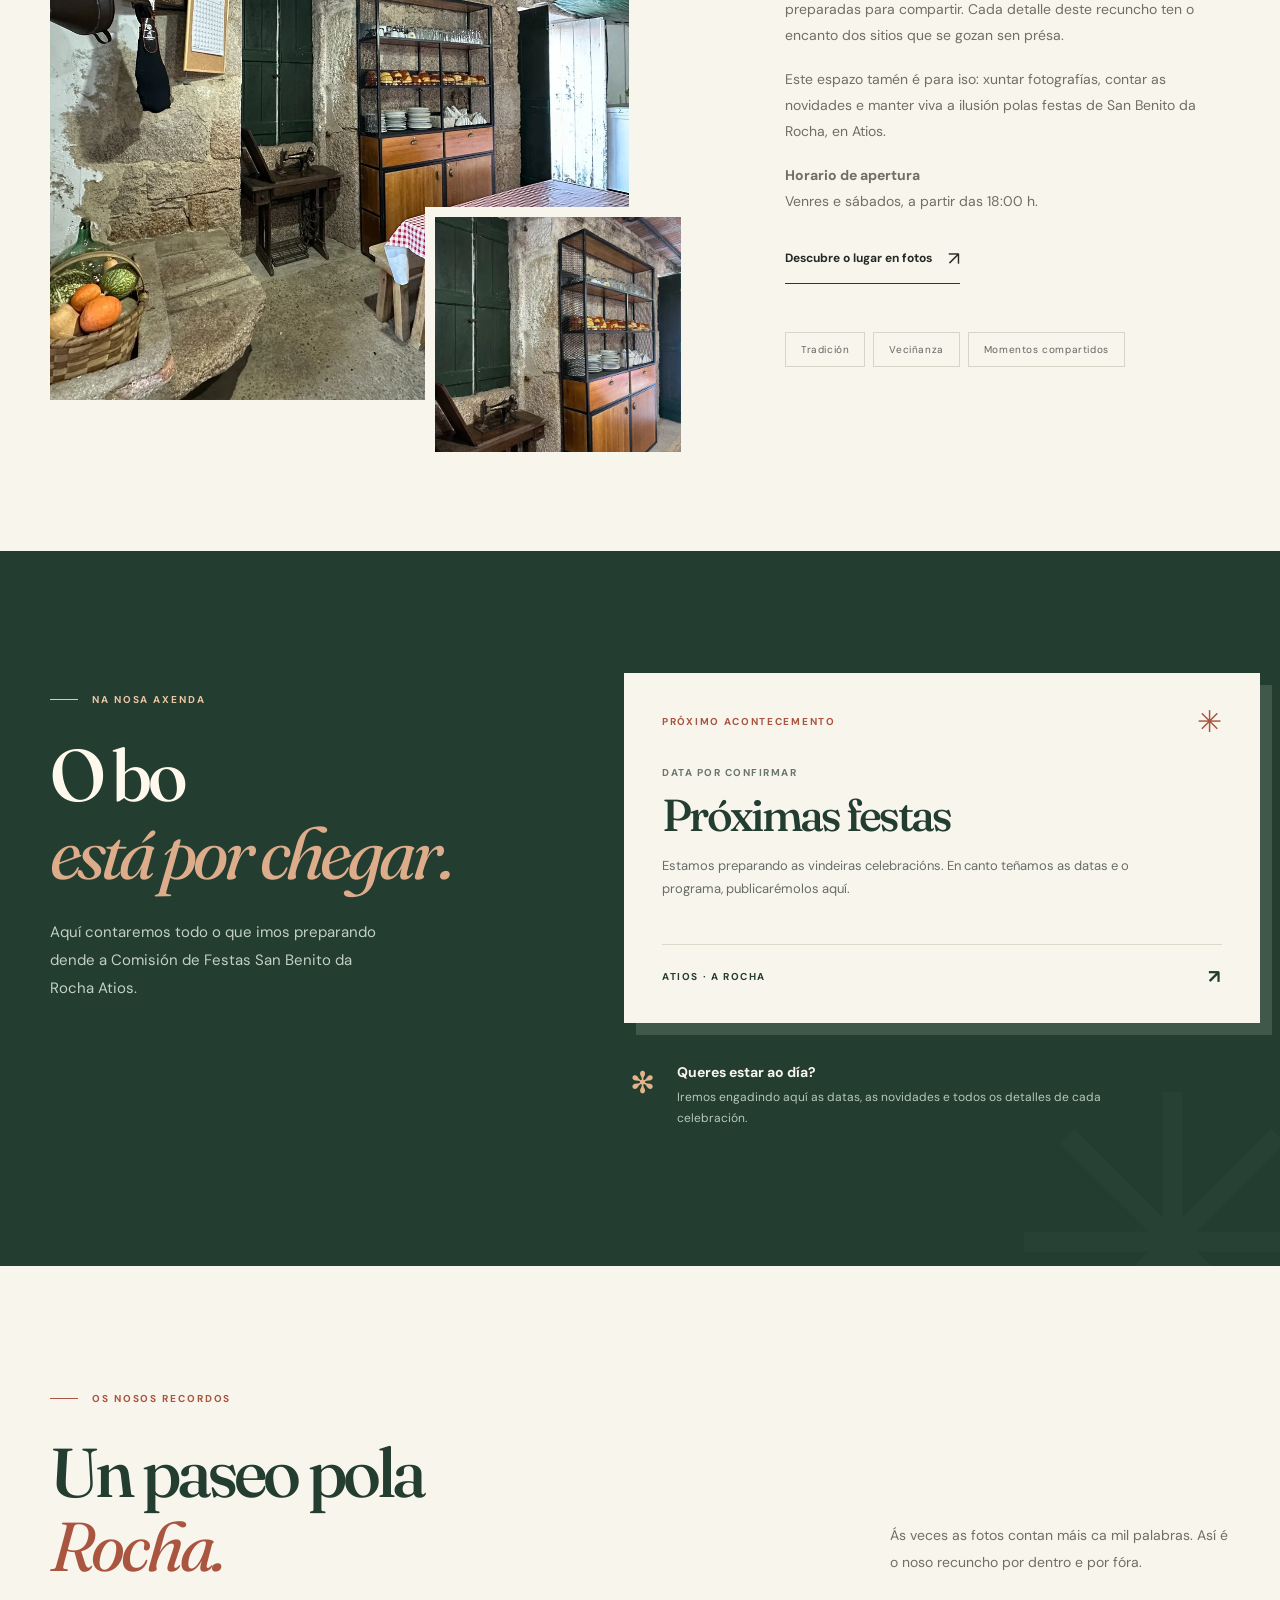
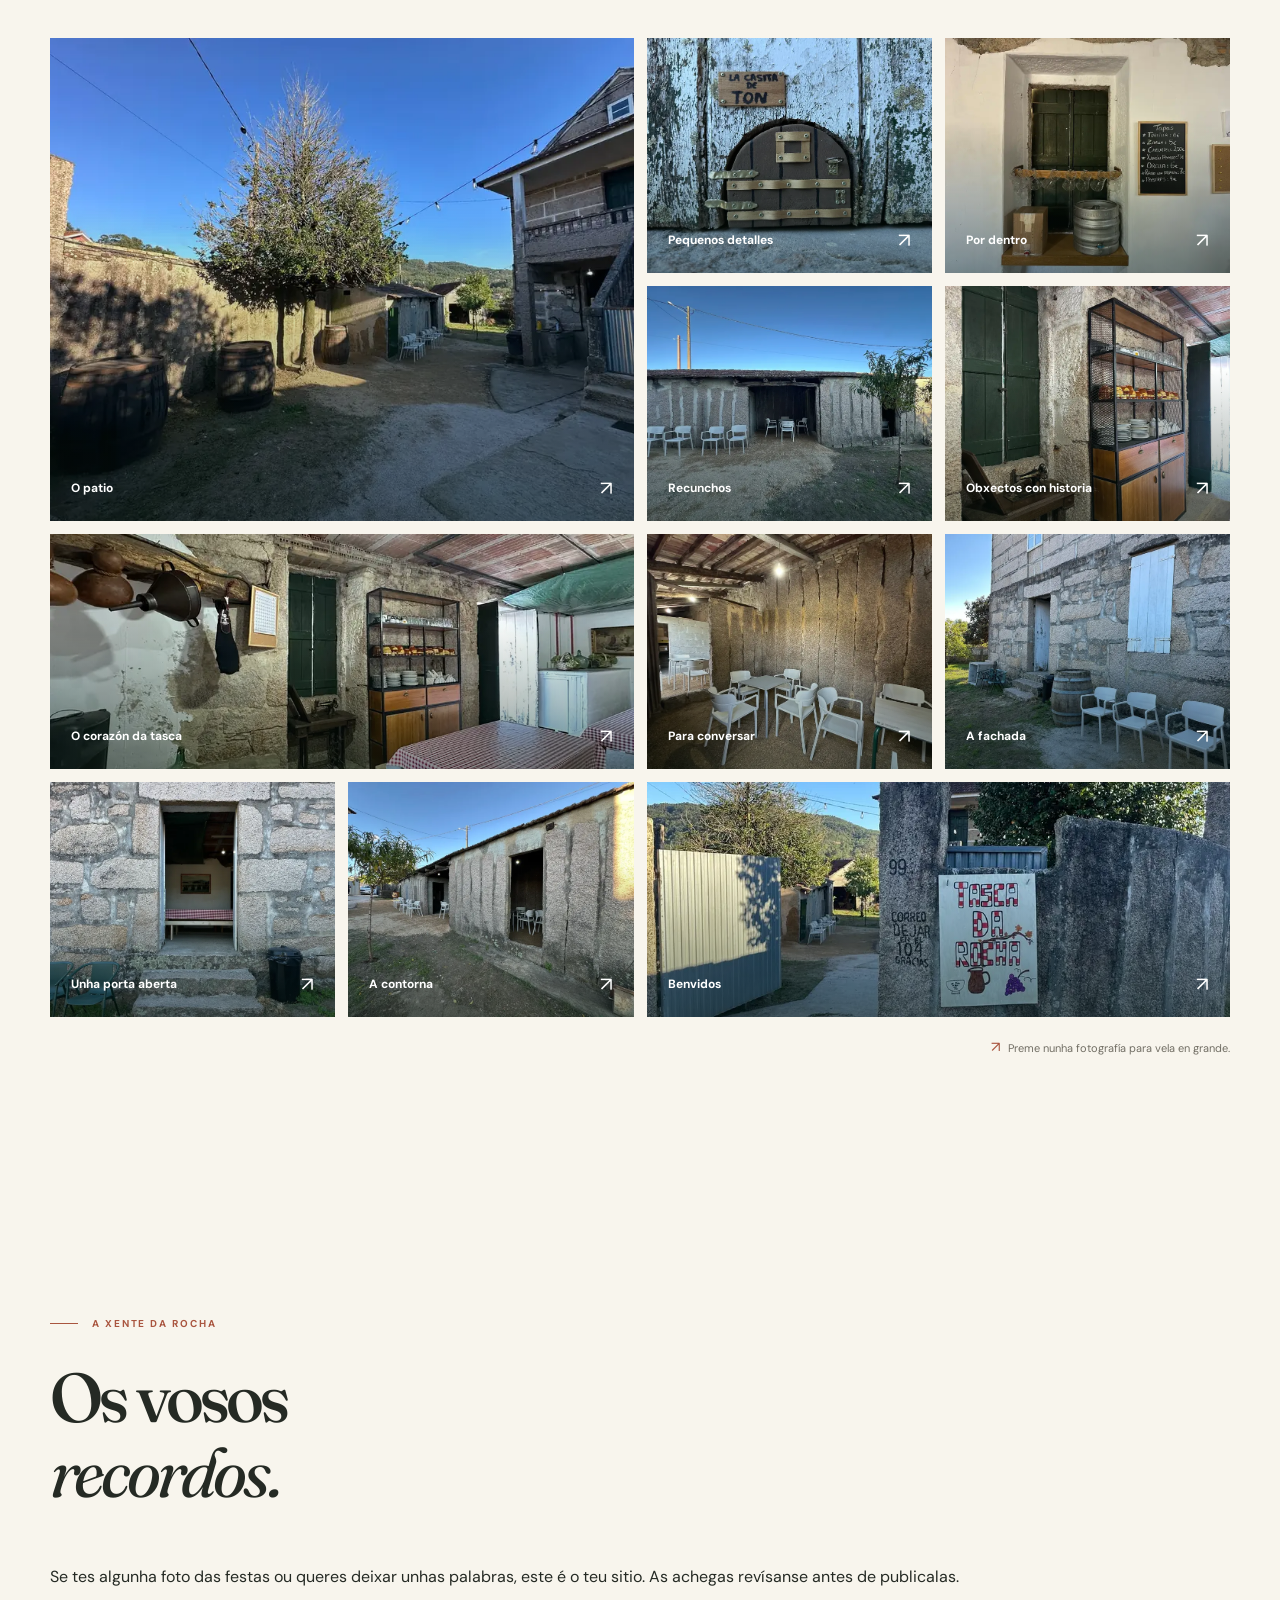
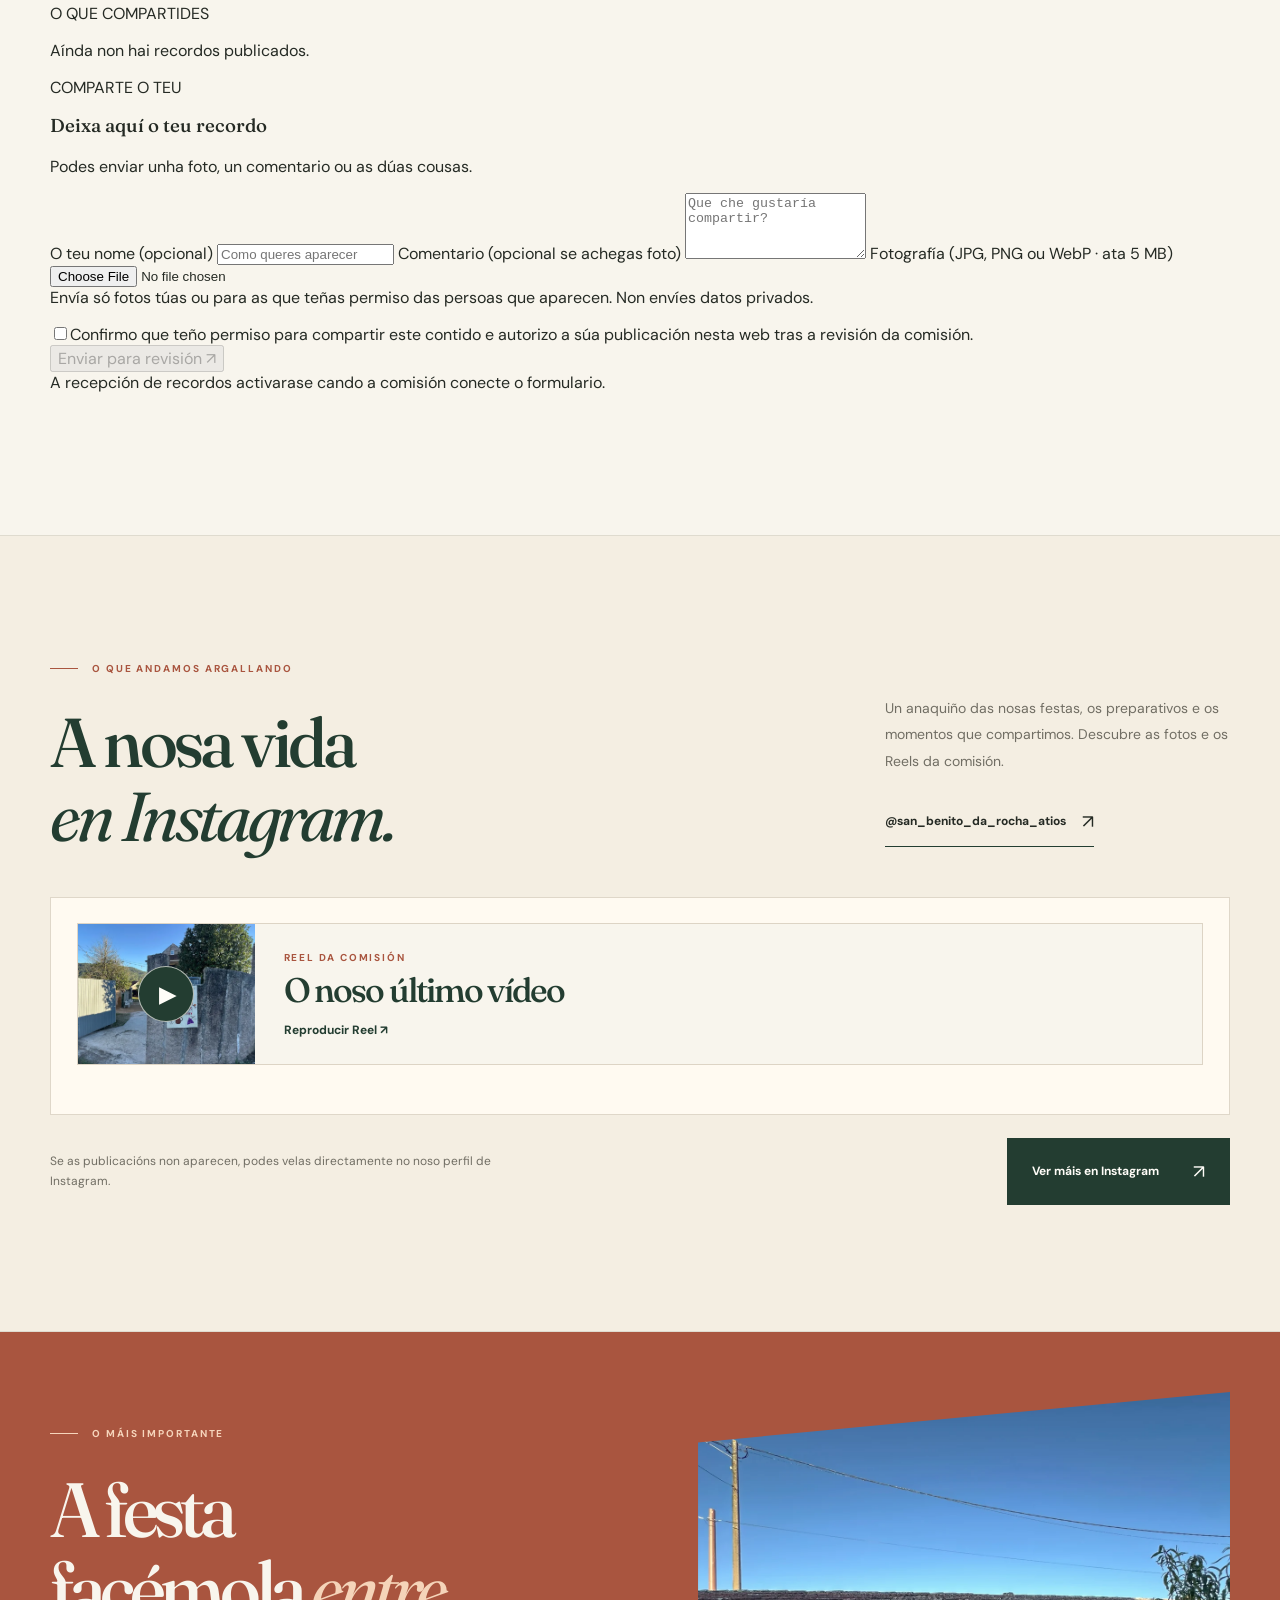
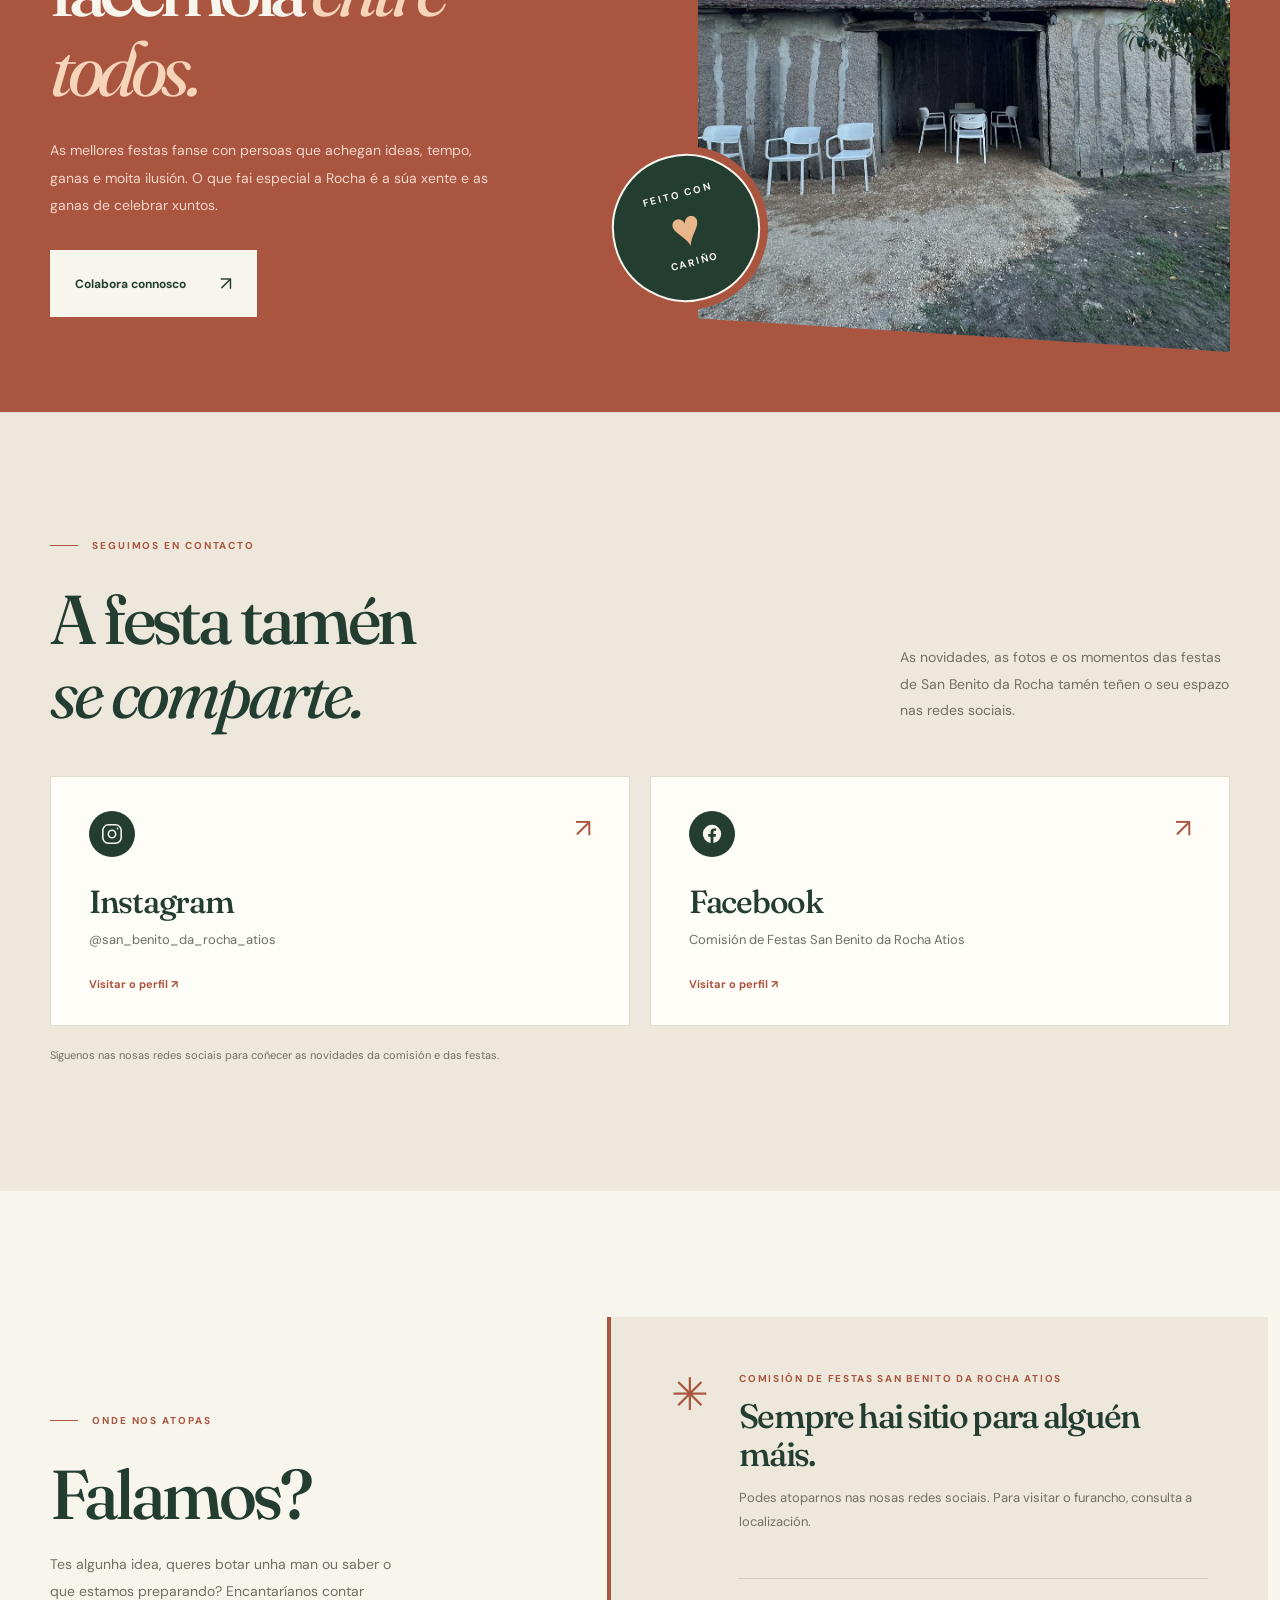
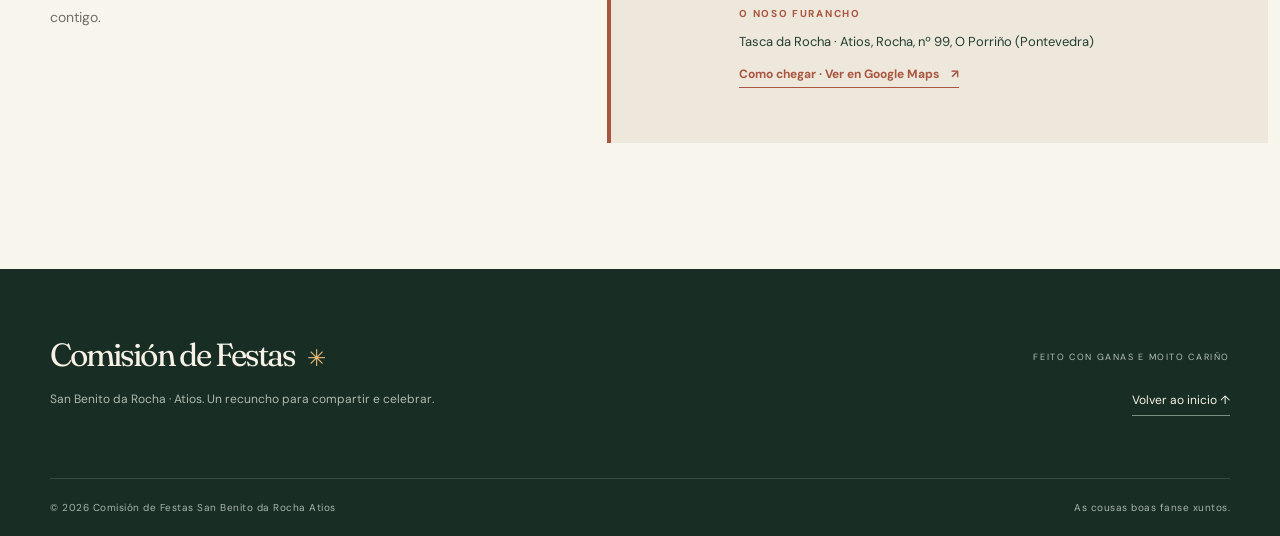
==== commit 0891be00: "Update index.html" ====
--- a/index.html
+++ b/index.html
@@ -12,8 +12,33 @@
   <link href="https://fonts.googleapis.com/css2?family=DM+Sans:wght@400;500;600;700&family=Fraunces:ital,opsz,wght,SOFT,WONK@0,9..144,400,0,0;0,9..144,500,0,0;0,9..144,600,0,0;1,9..144,400,0,0;1,9..144,500,0,0&display=swap" rel="stylesheet" />
   <link rel="preload" href="assets/img_8034.webp" as="image" />
   <link rel="stylesheet" href="styles.css" />
+  <link rel="stylesheet" href="recordos.css" />
   <script defer src="config.js"></script>
   <script defer src="script.js"></script>
+  <script defer src="recordos-config.js"></script>
+  <script defer src="recordos.js"></script>
+  <style>
+
+/* Reel discreto, integrado co deseño orixinal */
+.reel-preview{width:100%;display:flex;align-items:stretch;min-height:142px;margin:0 0 23px;padding:0;background:#f8f5ed;border:1px solid #ddd4c5;color:#233d31;text-align:left;overflow:hidden;transition:border-color .2s,background .2s}
+.reel-preview:hover{border-color:#a9553f;background:#fffdf8}
+.reel-preview:focus-visible{outline:3px solid #a9553f;outline-offset:3px}
+.reel-preview-photo{position:relative;flex:0 0 177px;overflow:hidden;max-width:40%}
+.reel-preview-photo img{display:block;width:100%;height:100%;object-fit:cover}
+.reel-preview-play{position:absolute;top:50%;left:50%;transform:translate(-50%,-50%);display:grid;place-items:center;width:56px;height:56px;background:#233d31;color:#fffdf8;border:1px solid #fffdf8a6;border-radius:50%;font-size:23px;padding-left:3px}
+.reel-preview-copy{display:flex;flex-direction:column;justify-content:center;gap:7px;min-width:0;padding:23px 29px}
+.reel-preview-kicker{color:#a9553f;font-size:10px;font-weight:700;letter-spacing:.18em;text-transform:uppercase}
+.reel-preview-title{font-family:var(--display,Georgia,serif);font-size:clamp(22px,2.8vw,34px);font-weight:500;letter-spacing:-.055em;line-height:1.13}
+.reel-preview-action{font-size:12px;font-weight:700;margin-top:6px}
+.reel-dialog{width:min(470px,94vw);max-height:94vh;padding:20px;background:#f8f5ed;color:#233d31;border:1px solid #ddd4c5;box-shadow:0 25px 75px #0006}
+.reel-dialog::backdrop{background:rgba(15,31,24,.88)}
+.reel-dialog-top{display:flex;justify-content:space-between;align-items:center;gap:16px;margin-bottom:14px}
+.reel-dialog-top strong{font-family:var(--display,Georgia,serif);font-size:22px;font-weight:500}
+.reel-dialog-close{border:1px solid #d7d0c3;background:transparent;padding:8px 11px;color:#233d31;font-size:12px}
+.reel-dialog iframe{display:block;width:100%;height:min(69vh,610px);background:#fff;border:0}
+.reel-dialog-link{display:block;text-align:center;text-decoration:underline;text-underline-offset:4px;font-size:12px;margin-top:13px}
+@media(max-width:500px){.reel-preview{min-height:117px}.reel-preview-photo{flex-basis:122px}.reel-preview-copy{padding:14px 16px;gap:5px}.reel-preview-play{width:44px;height:44px;font-size:18px}.reel-preview-title{font-size:22px}.reel-preview-action{font-size:11px}.reel-dialog{padding:13px}}
+  </style>
 </head>
 <body>
   <a class="skip-link" href="#contenido">Ir ao contido</a>
@@ -36,6 +61,7 @@
         <a href="#la-tasca">O furancho</a>
         <a href="#novedades">Próximas festas</a>
         <a href="#galeria">Galería</a>
+        <a href="#recordos">Recordos</a>
         <a href="#instagram-actualidade">Instagram</a>
         <a class="nav-button" href="#contacto">Contacto <span aria-hidden="true">↗</span></a>
       </div>
@@ -125,6 +151,45 @@
     </section>
 
 
+
+    <!-- Espazo de recordos da veciñanza; público só despois de revisión -->
+    <section class="recordos-section section" id="recordos" aria-labelledby="recordos-title">
+      <div class="container">
+        <div class="recordos-heading">
+          <div>
+            <p class="eyebrow"><span class="eyebrow-line"></span> A XENTE DA ROCHA</p>
+            <h2 id="recordos-title">Os vosos<br><em>recordos.</em></h2>
+          </div>
+          <p>Se tes algunha foto das festas ou queres deixar unhas palabras, este é o teu sitio. As achegas revísanse antes de publicalas.</p>
+        </div>
+        <div class="recordos-layout">
+          <div class="recordos-wall" aria-live="polite">
+            <p class="recordos-section-label">O QUE COMPARTIDES</p>
+            <div class="recordos-grid" id="recordos-grid"></div>
+            <p class="recordos-status" id="recordos-list-status">Aínda non hai recordos publicados.</p>
+          </div>
+          <div class="recordos-form-wrap">
+            <p class="recordos-section-label">COMPARTE O TEU</p>
+            <h3>Deixa aquí o teu recordo</h3>
+            <p>Podes enviar unha foto, un comentario ou as dúas cousas.</p>
+            <form id="recordos-form" enctype="multipart/form-data" novalidate>
+              <label for="recordos-nome">O teu nome <span>(opcional)</span></label>
+              <input id="recordos-nome" name="nome" type="text" autocomplete="name" maxlength="55" placeholder="Como queres aparecer" />
+              <label for="recordos-comentario">Comentario <span>(opcional se achegas foto)</span></label>
+              <textarea id="recordos-comentario" name="comentario" rows="4" maxlength="400" placeholder="Que che gustaría compartir?"></textarea>
+              <label for="recordos-foto">Fotografía <span>(JPG, PNG ou WebP · ata 5 MB)</span></label>
+              <input id="recordos-foto" name="foto" type="file" accept="image/jpeg,image/png,image/webp" />
+              <p class="recordos-privacy">Envía só fotos túas ou para as que teñas permiso das persoas que aparecen. Non envíes datos privados.</p>
+              <label class="recordos-consent"><input id="recordos-consentimento" name="consentimento" type="checkbox" required /><span>Confirmo que teño permiso para compartir este contido e autorizo a súa publicación nesta web tras a revisión da comisión.</span></label>
+              <div id="recordos-turnstile"></div>
+              <button type="submit" class="recordos-submit" id="recordos-enviar" disabled>Enviar para revisión <span aria-hidden="true">↗</span></button>
+              <p class="recordos-feedback" id="recordos-feedback" role="status" aria-live="polite">A recepción de recordos activarase cando a comisión conecte o formulario.</p>
+            </form>
+          </div>
+        </div>
+      </div>
+    </section>
+
     <!-- Revukit: widget de Instagram da comisión, sen configuración da API de Meta. -->
     <section class="ig-section section" id="instagram-actualidade" aria-labelledby="ig-title">
       <div class="container">
@@ -138,17 +203,40 @@
             <a class="text-link text-link-line" href="https://www.instagram.com/san_benito_da_rocha_atios/" target="_blank" rel="noopener noreferrer">@san_benito_da_rocha_atios <span aria-hidden="true">↗</span></a>
           </div>
         </div>
+        <div class="ig-widget-shell reveal" aria-label="Publicacións de Instagram da Comisión de Festas San Benito da Rocha Atios">
           
-        <div style="max-width: 400px; margin: 30px auto; text-align: center;">
-          <blockquote
-            class="instagram-media"
-            data-instgrm-permalink="https://www.instagram.com/reel/Demh90FIR_a/"
-            data-instgrm-version="14">
-          </blockquote>
-        </div>
-        <script async src="https://www.instagram.com/embed.js"></script>
-
-        <div class="ig-widget-shell reveal" aria-label="Publicacións de Instagram da Comisión de Festas San Benito da Rocha Atios">
+          <!-- Reel destacado: o vídeo carga só cando se abre a xanela -->
+          <button class="reel-preview" type="button" id="reel-preview" aria-haspopup="dialog" aria-controls="reel-dialog">
+            <span class="reel-preview-photo">
+              <img src="assets/img_8034-sm.webp" alt="Entrada á Tasca da Rocha" loading="lazy" />
+              <span class="reel-preview-play" aria-hidden="true">▶</span>
+            </span>
+            <span class="reel-preview-copy">
+              <span class="reel-preview-kicker">REEL DA COMISIÓN</span>
+              <span class="reel-preview-title">O noso último vídeo</span>
+              <span class="reel-preview-action">Reproducir Reel ↗</span>
+            </span>
+          </button>
+          <dialog class="reel-dialog" id="reel-dialog" aria-label="Reel da Comisión de Festas">
+            <div class="reel-dialog-top"><strong>O noso Reel</strong><button class="reel-dialog-close" type="button" id="reel-close">Pechar ✕</button></div>
+            <iframe id="reel-frame" title="Reel de Instagram da Comisión de Festas" allow="autoplay; encrypted-media; picture-in-picture; fullscreen" referrerpolicy="strict-origin-when-cross-origin"></iframe>
+            <a class="reel-dialog-link" href="https://www.instagram.com/reel/Demh90FIR_a/" target="_blank" rel="noopener noreferrer">Ver o vídeo directamente en Instagram ↗</a>
+          </dialog>
+          <script>
+            (() => {
+              const dialog = document.getElementById('reel-dialog');
+              const frame = document.getElementById('reel-frame');
+              const open = document.getElementById('reel-preview');
+              const close = document.getElementById('reel-close');
+              open.addEventListener('click', () => {
+                frame.src = 'https://www.instagram.com/reel/Demh90FIR_a/embed/';
+                dialog.showModal();
+              });
+              close.addEventListener('click', () => dialog.close());
+              dialog.addEventListener('click', (event) => { if (event.target === dialog) dialog.close(); });
+              dialog.addEventListener('close', () => frame.removeAttribute('src'));
+            })();
+          </script>
           <div data-revukit-instagram="igw_XMOTIfEHzBT5eSQPt7cWne_3tCoojCUG"></div>
           <script async src="https://www.revukit.com/widgets/instagram/v1/embed.js"></script>
           <noscript><p>Activa JavaScript para ver as publicacións aquí.</p></noscript>
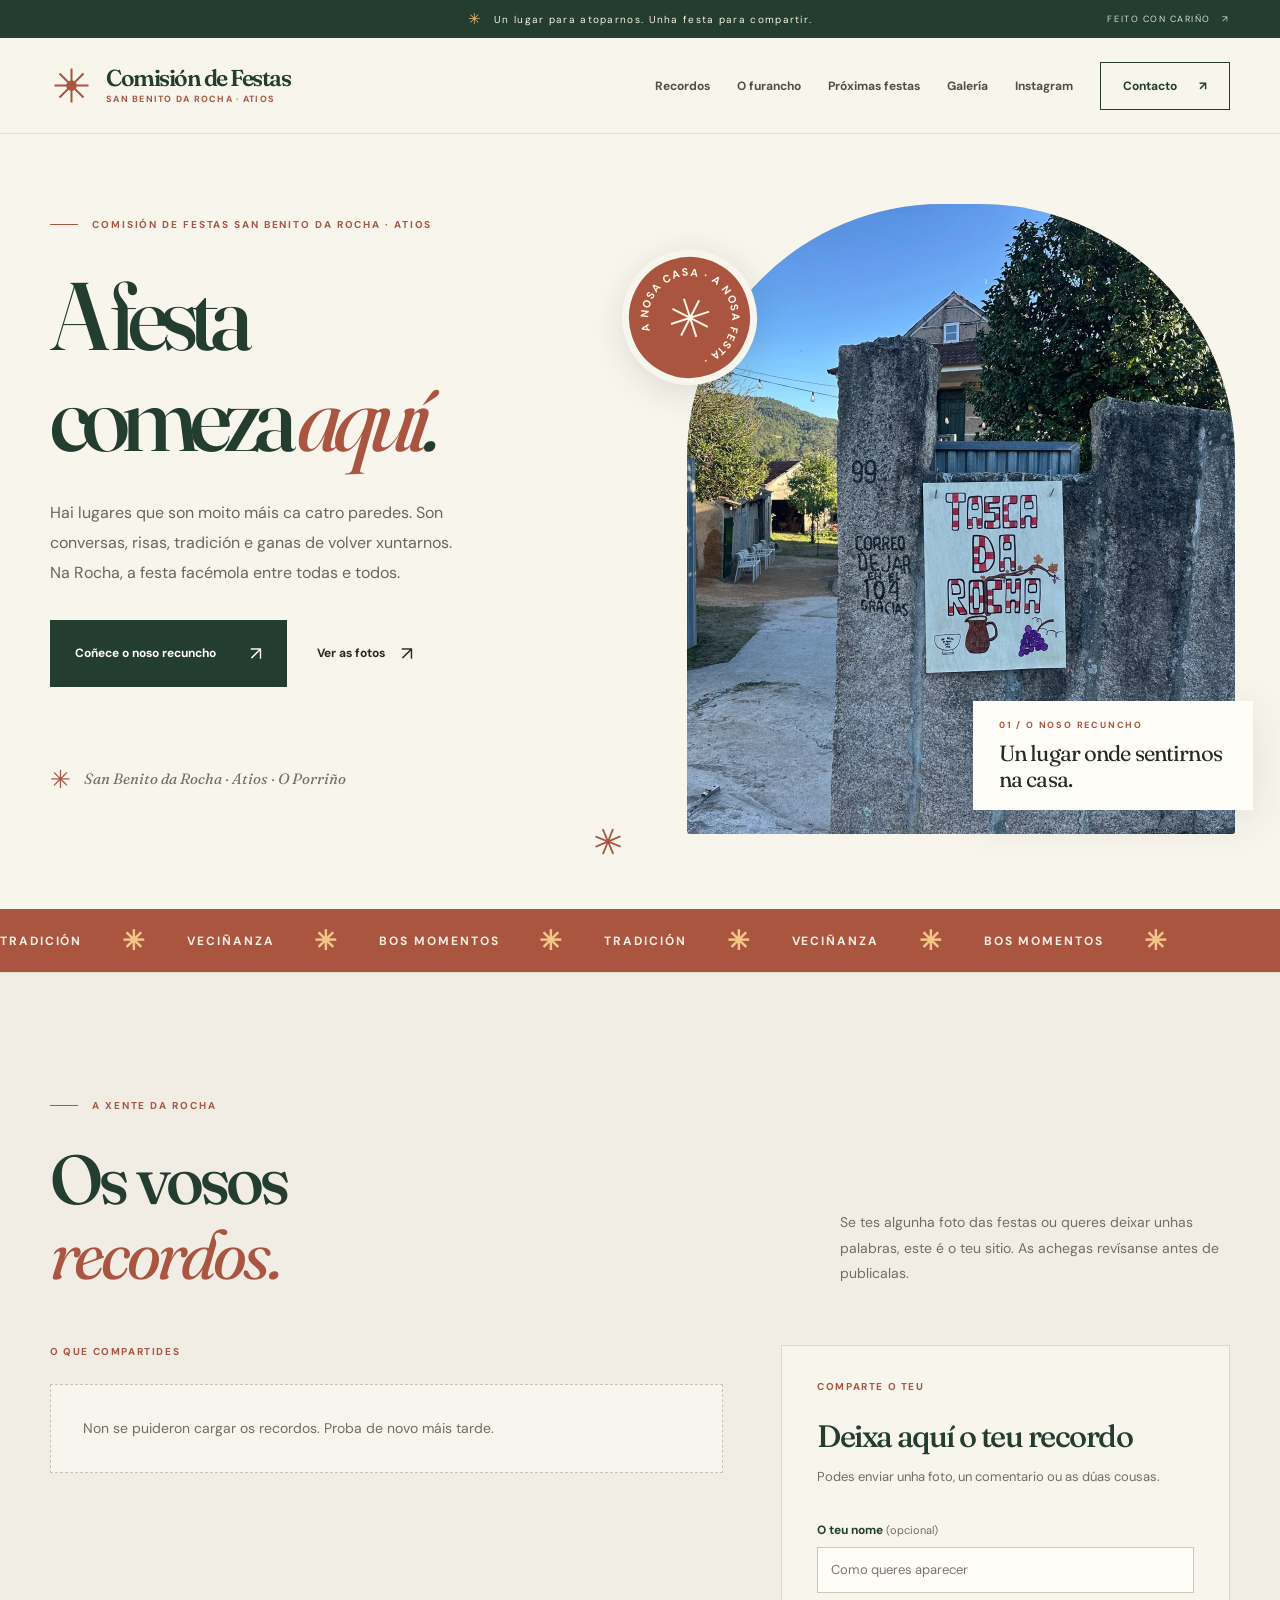
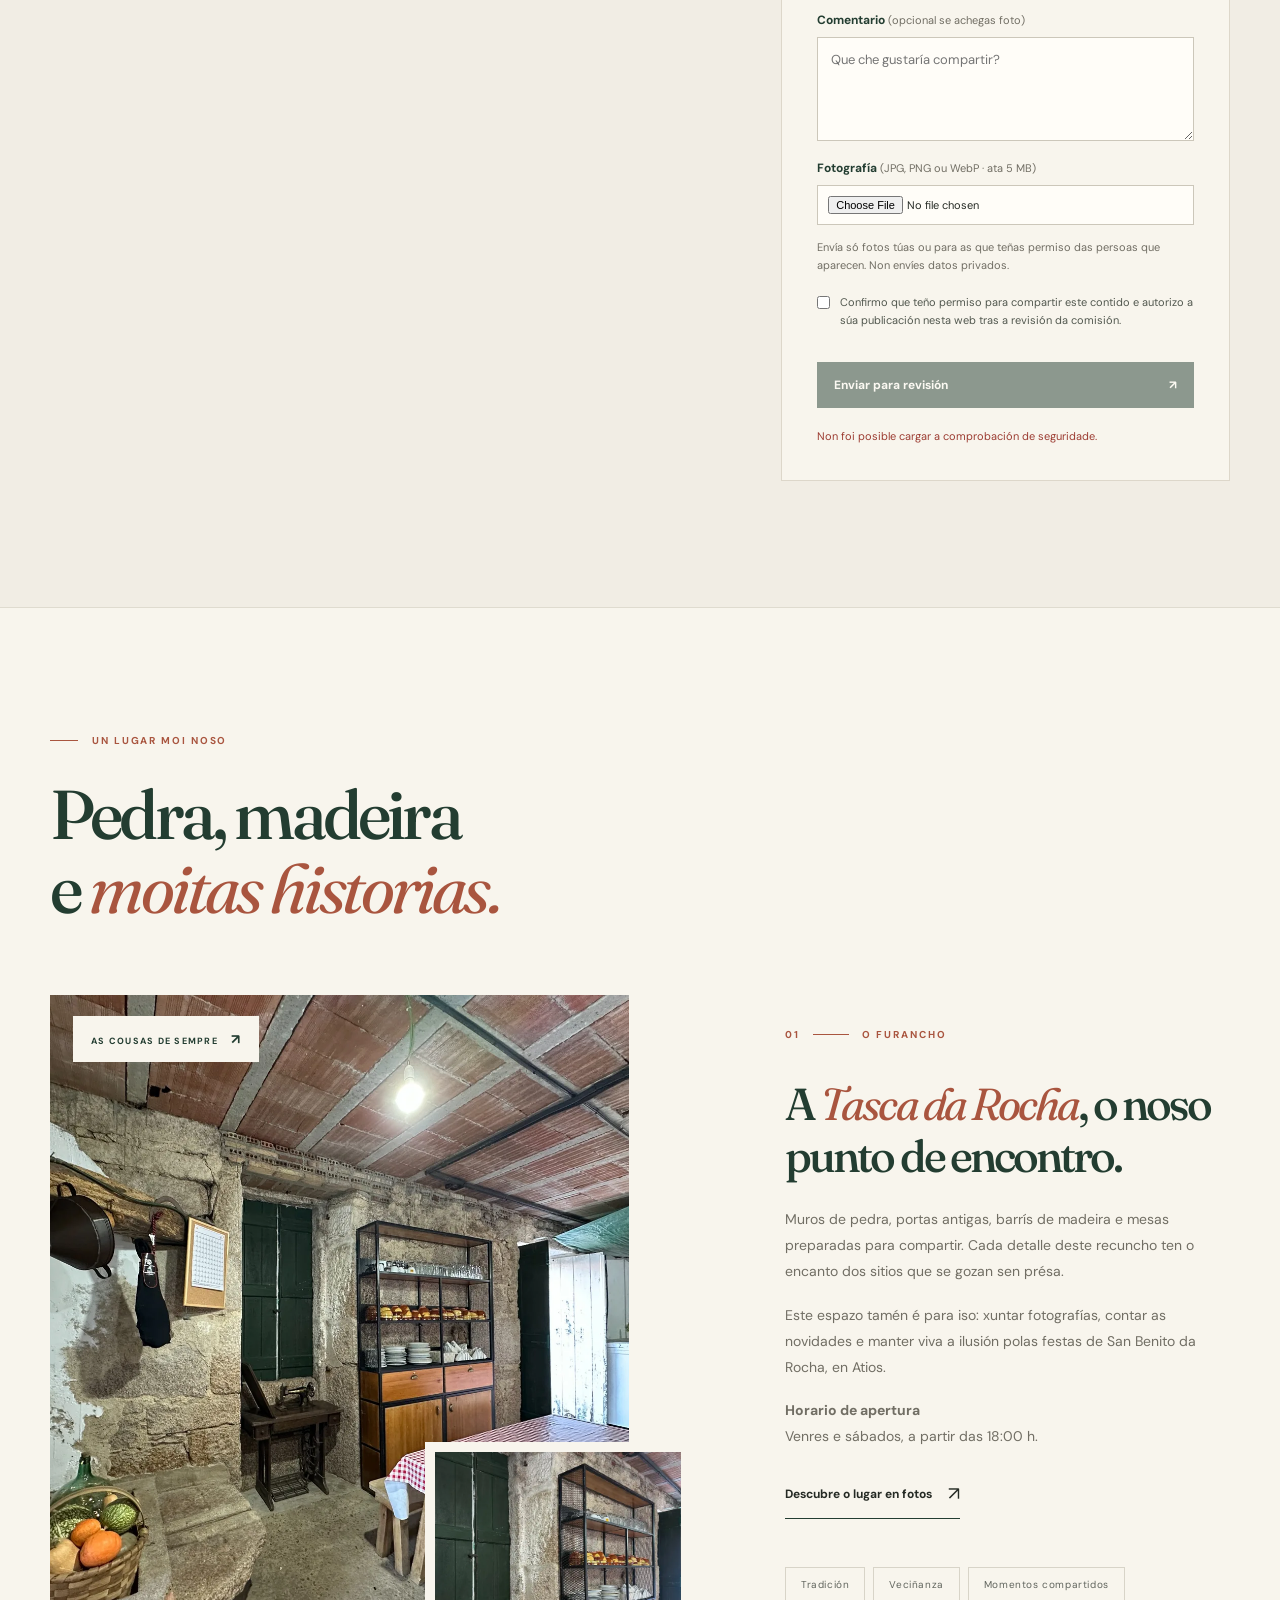
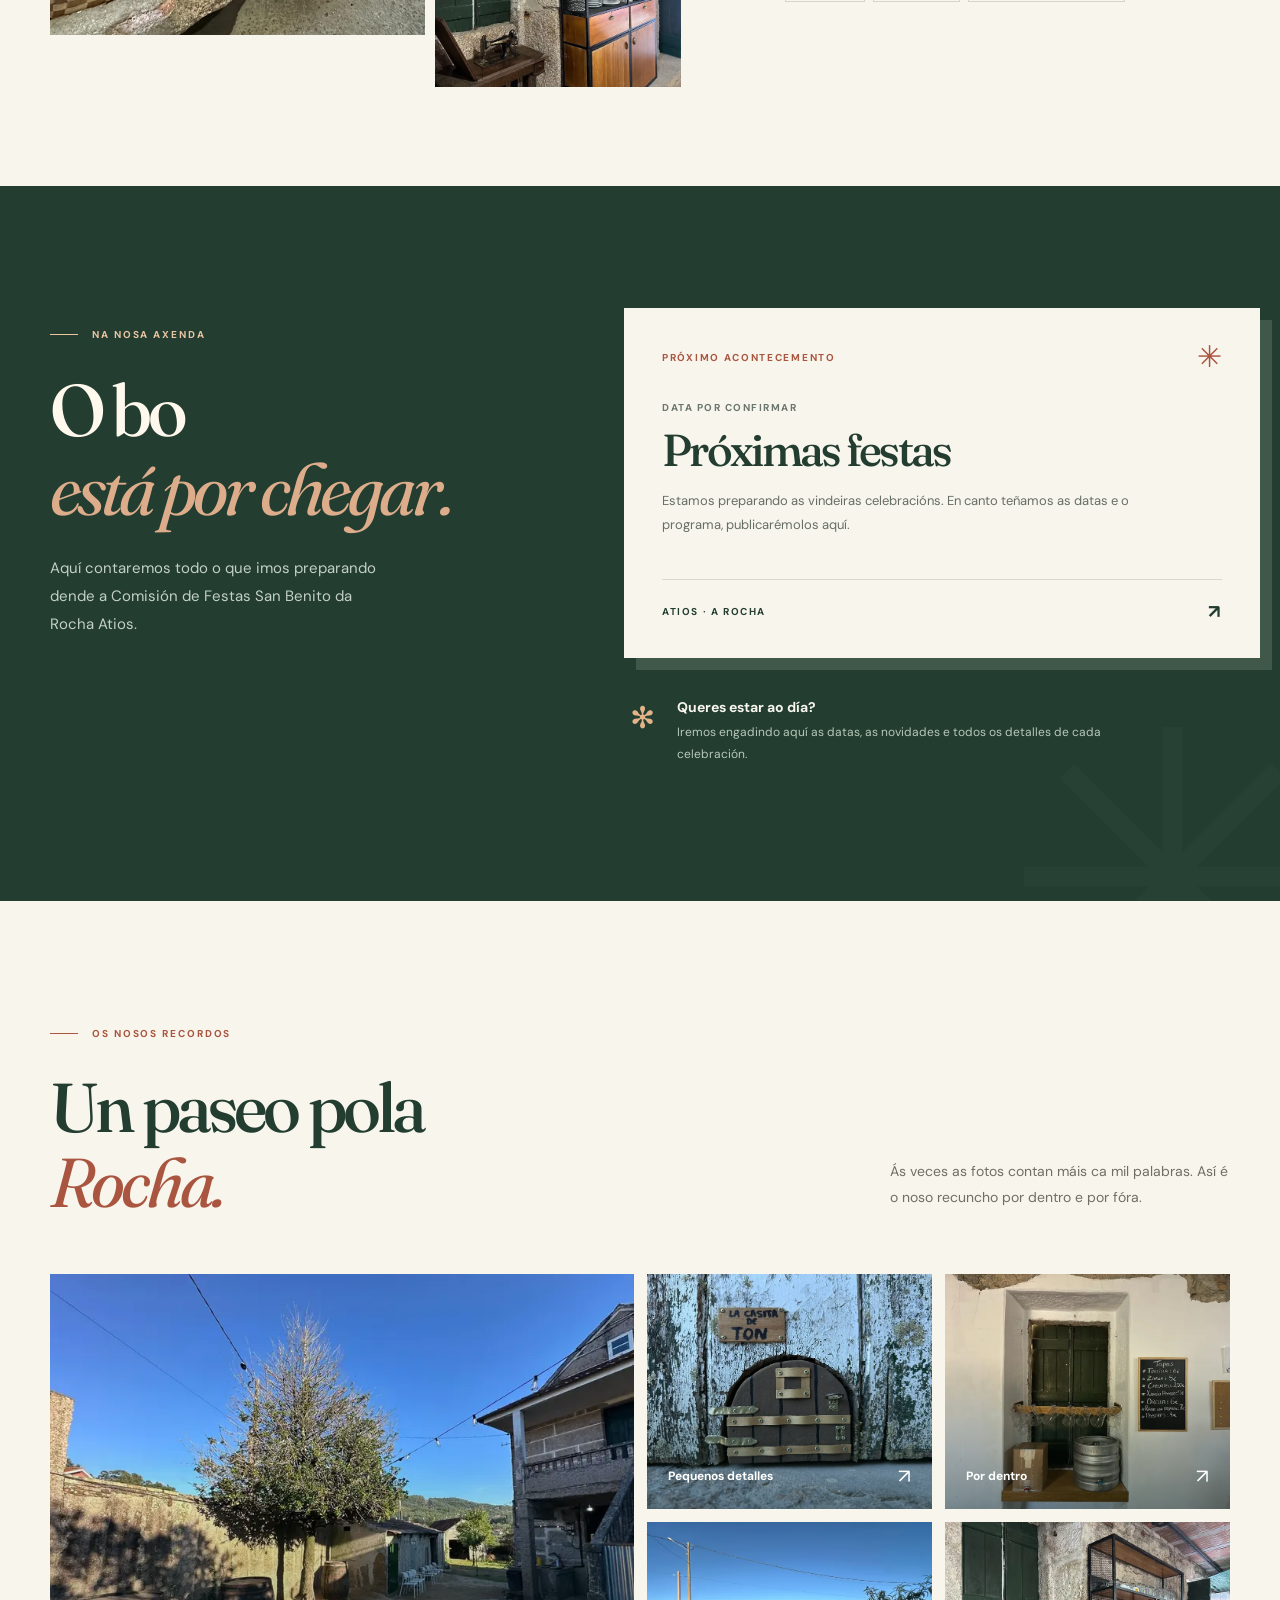
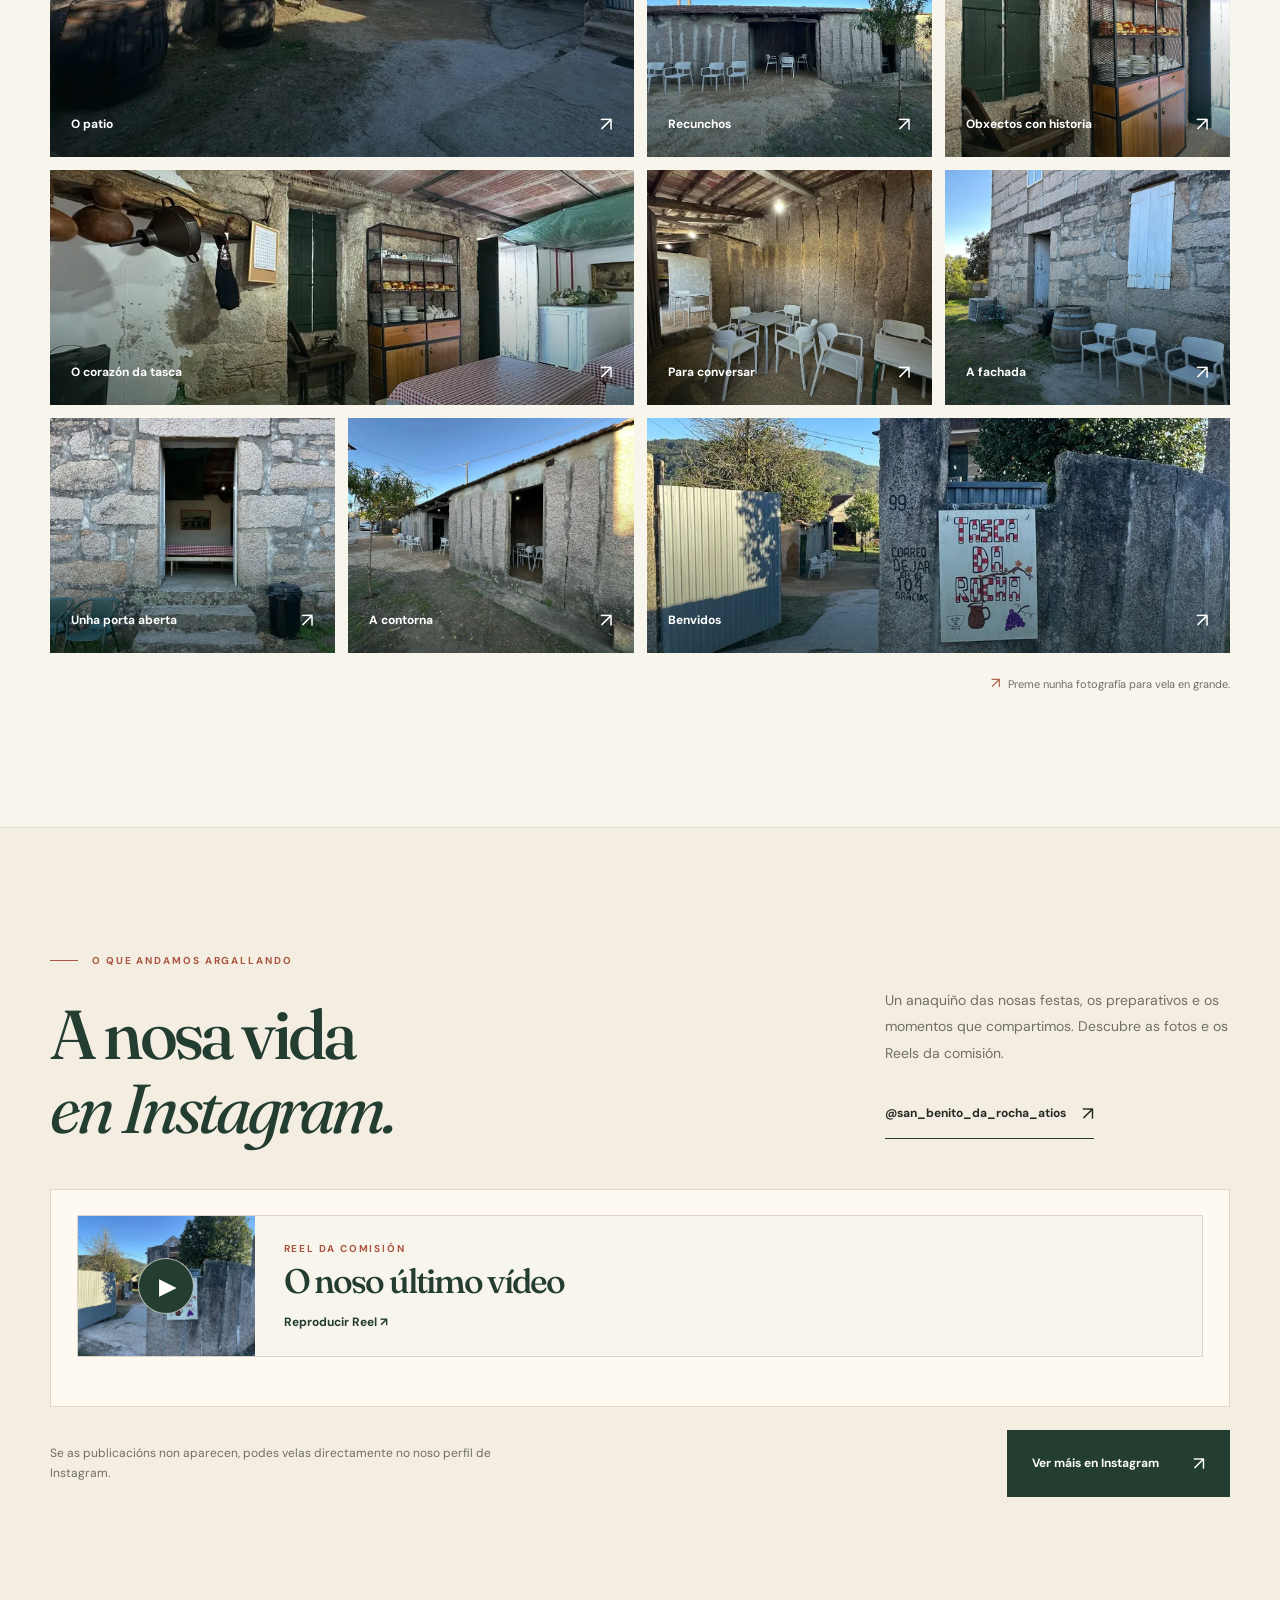
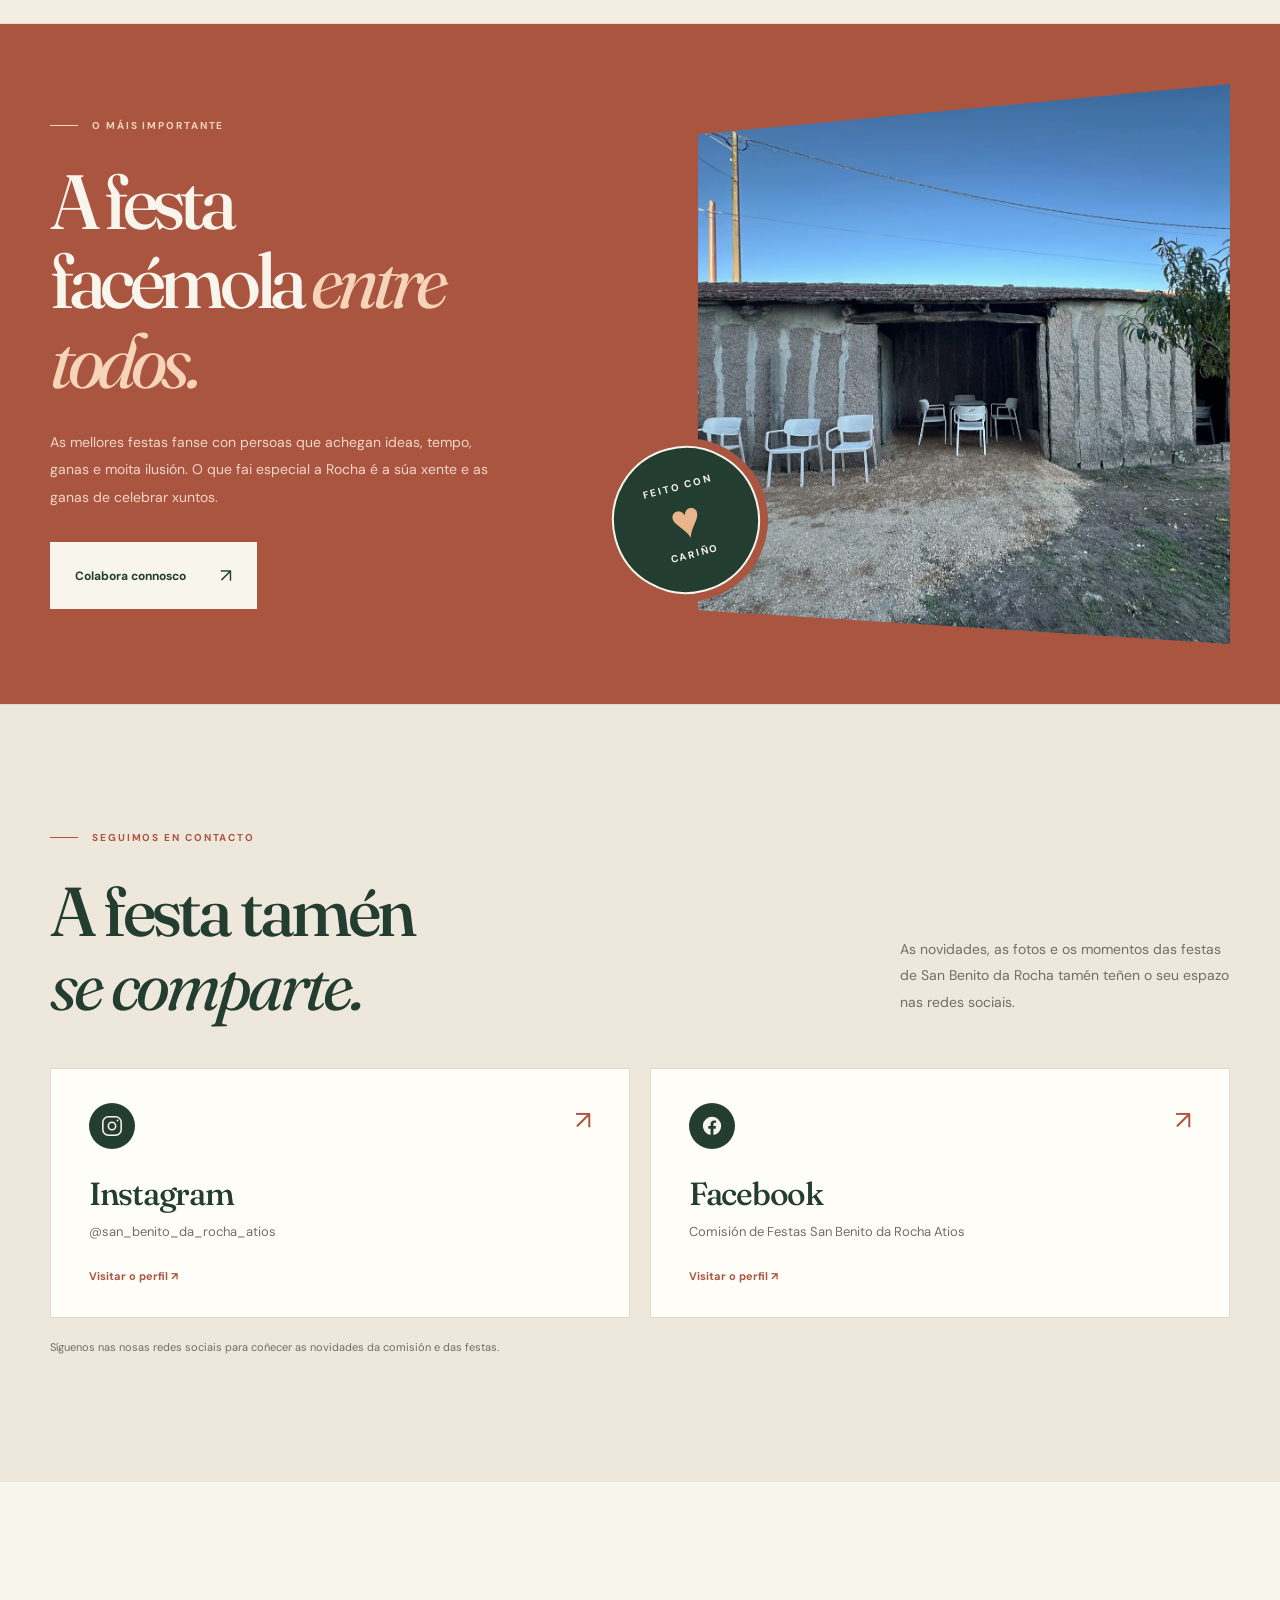
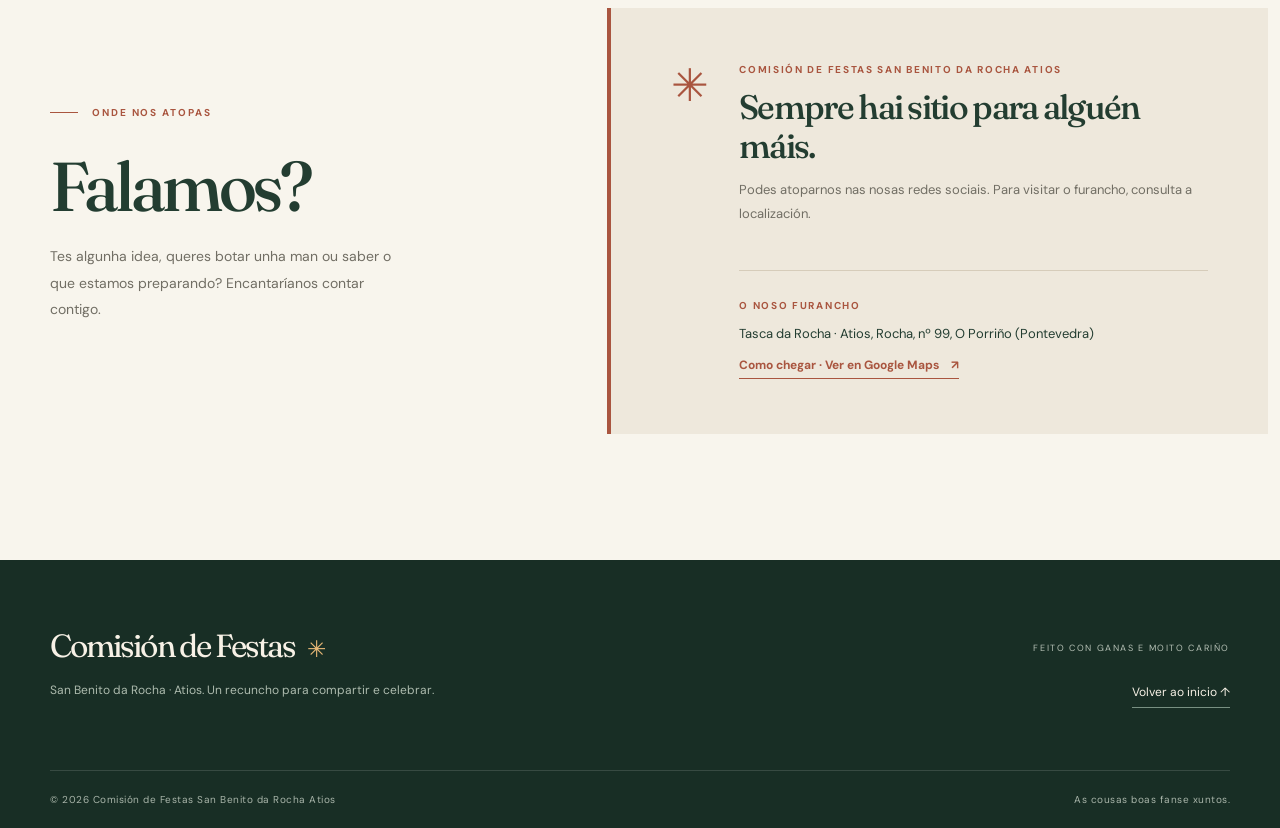
==== commit bf406eb8: "Update index.html" ====
--- a/index.html
+++ b/index.html
@@ -58,10 +58,10 @@
       </a>
       <button class="menu-toggle" type="button" aria-label="Abrir o menú" aria-expanded="false" aria-controls="main-menu"><span></span><span></span></button>
       <div class="nav-links" id="main-menu">
+        <a href="#recordos">Recordos</a>
         <a href="#la-tasca">O furancho</a>
         <a href="#novedades">Próximas festas</a>
         <a href="#galeria">Galería</a>
-        <a href="#recordos">Recordos</a>
         <a href="#instagram-actualidade">Instagram</a>
         <a class="nav-button" href="#contacto">Contacto <span aria-hidden="true">↗</span></a>
       </div>
@@ -89,67 +89,6 @@
     </section>
 
     <div class="ribbon" aria-hidden="true"><div class="ribbon-track"><span>TRADICIÓN</span><i>✳</i><span>VECIÑANZA</span><i>✳</i><span>BOS MOMENTOS</span><i>✳</i><span>TRADICIÓN</span><i>✳</i><span>VECIÑANZA</span><i>✳</i><span>BOS MOMENTOS</span><i>✳</i></div></div>
-
-    <section class="story section container" id="la-tasca" aria-labelledby="story-title">
-      <div class="section-heading story-heading reveal">
-        <p class="eyebrow"><span class="eyebrow-line"></span> UN LUGAR MOI NOSO</p>
-        <h2 id="story-title">Pedra, madeira<br>e <em>moitas historias.</em></h2>
-      </div>
-      <div class="story-layout">
-        <div class="story-images reveal">
-          <img class="story-image-primary" src="assets/img_8018.webp" alt="Interior do furancho con paredes de pedra, mesas e manteis de cadros vermellos" width="1680" height="1260" loading="lazy" />
-          <div class="story-image-secondary"><img src="assets/img_8020-sm.webp" alt="Máquina de coser antiga e louza sobre un moble rústico" width="820" height="615" loading="lazy" /></div>
-          <span class="story-picture-label">AS COUSAS DE SEMPRE <span aria-hidden="true">↗</span></span>
-        </div>
-        <div class="story-text reveal">
-          <div class="story-number">01 <span></span> O FURANCHO</div>
-          <h3>A <em>Tasca da Rocha</em>, o noso punto de encontro.</h3>
-          <p>Muros de pedra, portas antigas, barrís de madeira e mesas preparadas para compartir. Cada detalle deste recuncho ten o encanto dos sitios que se gozan sen présa.</p>
-          <p>Este espazo tamén é para iso: xuntar fotografías, contar as novidades e manter viva a ilusión polas festas de San Benito da Rocha, en Atios.</p>
-          <p><strong>Horario de apertura</strong><br>Venres e sábados, a partir das 18:00 h.</p>
-          <a class="text-link text-link-line" href="#galeria">Descubre o lugar en fotos <span aria-hidden="true">↗</span></a>
-          <div class="story-tags"><span>Tradición</span><span>Veciñanza</span><span>Momentos compartidos</span></div>
-        </div>
-      </div>
-    </section>
-
-    <section class="updates" id="novedades" aria-labelledby="updates-title">
-      <div class="container updates-inner">
-        <div class="updates-heading reveal"><p class="eyebrow eyebrow-light"><span class="eyebrow-line"></span> NA NOSA AXENDA</p><h2 id="updates-title">O bo<br><em>está por chegar.</em></h2><p>Aquí contaremos todo o que imos preparando dende a Comisión de Festas San Benito da Rocha Atios.</p></div>
-        <div class="updates-content reveal">
-          <div class="event-card">
-            <div class="event-card-top"><span class="event-label">PRÓXIMO ACONTECEMENTO</span><span class="event-sun" aria-hidden="true">✳</span></div>
-            <span class="event-date" id="event-date">DATA POR CONFIRMAR</span>
-            <h3 id="event-name">Próximas festas</h3>
-            <p id="event-description">Estamos preparando as vindeiras celebracións. En canto teñamos as datas e o programa, publicarémolos aquí.</p>
-            <div class="event-card-footer"><span id="event-place">ATIOS · A ROCHA</span><span aria-hidden="true">↗</span></div>
-          </div>
-          <div class="updates-note"><span class="updates-note-icon" aria-hidden="true">✻</span><div><strong>Queres estar ao día?</strong><p>Iremos engadindo aquí as datas, as novidades e todos os detalles de cada celebración.</p></div></div>
-        </div>
-      </div>
-      <div class="updates-line-art" aria-hidden="true">✳</div>
-    </section>
-
-    <section class="gallery-section section" id="galeria" aria-labelledby="gallery-title">
-      <div class="container">
-        <div class="gallery-heading reveal"><div><p class="eyebrow"><span class="eyebrow-line"></span> OS NOSOS RECORDOS</p><h2 id="gallery-title">Un paseo pola<br><em>Rocha.</em></h2></div><p>Ás veces as fotos contan máis ca mil palabras. Así é o noso recuncho por dentro e por fóra.</p></div>
-        <div class="gallery-grid" id="gallery-grid">
-          <button type="button" class="gallery-photo gallery-big reveal" data-full="assets/img_8024.webp" data-caption="O patio da tasca" aria-label="Ampliar foto: O patio da tasca"><img src="assets/img_8024-sm.webp" alt="Patio exterior de pedra, barrís e árbores baixo un ceo azul" loading="lazy" /><span>O patio <b>↗</b></span></button>
-          <button type="button" class="gallery-photo reveal" data-full="assets/img_8016.webp" data-caption="A casiña de Ton" aria-label="Ampliar foto: A casiña de Ton"><img src="assets/img_8016-sm.webp" alt="Portiña de madeira cun cartel que di La Casita de Ton" loading="lazy" /><span>Pequenos detalles <b>↗</b></span></button>
-          <button type="button" class="gallery-photo reveal" data-full="assets/img_8022.webp" data-caption="Detalles do interior" aria-label="Ampliar foto: Detalles do interior"><img src="assets/img_8022-sm.webp" alt="Ventá verde, xerras colgadas e encerado das tapas" loading="lazy" /><span>Por dentro <b>↗</b></span></button>
-          <button type="button" class="gallery-photo reveal" data-full="assets/img_8014.webp" data-caption="Recunchos para xuntarse" aria-label="Ampliar foto: Recunchos para xuntarse"><img src="assets/img_8014-sm.webp" alt="Alpendre de pedra con mesas e cadeiras brancas" loading="lazy" /><span>Recunchos <b>↗</b></span></button>
-          <button type="button" class="gallery-photo reveal" data-full="assets/img_8020.webp" data-caption="Obxectos con historia" aria-label="Ampliar foto: Obxectos con historia"><img src="assets/img_8020-sm.webp" alt="Moble de madeira e ferro con pratos e unha antiga máquina de coser" loading="lazy" /><span>Obxectos con historia <b>↗</b></span></button>
-          <button type="button" class="gallery-photo gallery-wide reveal" data-full="assets/img_8018.webp" data-caption="O corazón da tasca" aria-label="Ampliar foto: O corazón da tasca"><img src="assets/img_8018-sm.webp" alt="Mesas con manteis de cadros nunha sala de pedra" loading="lazy" /><span>O corazón da tasca <b>↗</b></span></button>
-          <button type="button" class="gallery-photo reveal" data-full="assets/img_8027.webp" data-caption="Un espazo para conversar" aria-label="Ampliar foto: Un espazo para conversar"><img src="assets/img_8027-sm.webp" alt="Mesas e cadeiras brancas baixo un alpendre de pedra" loading="lazy" /><span>Para conversar <b>↗</b></span></button>
-          <button type="button" class="gallery-photo reveal" data-full="assets/img_8010.webp" data-caption="A fachada" aria-label="Ampliar foto: A fachada"><img src="assets/img_8010-sm.webp" alt="Parede de pedra con portas claras, cadeiras e un barril" loading="lazy" /><span>A fachada <b>↗</b></span></button>
-          <button type="button" class="gallery-photo reveal" data-full="assets/img_8011.webp" data-caption="Unha porta aberta" aria-label="Ampliar foto: Unha porta aberta"><img src="assets/img_8011-sm.webp" alt="Entrada aberta nunha fachada de pedra con chanzos" loading="lazy" /><span>Unha porta aberta <b>↗</b></span></button>
-          <button type="button" class="gallery-photo reveal" data-full="assets/img_8026.webp" data-caption="Os espazos da tasca" aria-label="Ampliar foto: Os espazos da tasca"><img src="assets/img_8026-sm.webp" alt="Construción tradicional de pedra con varias entradas" loading="lazy" /><span>A contorna <b>↗</b></span></button>
-          <button type="button" class="gallery-photo gallery-wide reveal" data-full="assets/img_8034.webp" data-caption="Benvidos á Tasca da Rocha" aria-label="Ampliar foto: Benvidos á Tasca da Rocha"><img src="assets/img_8034-sm.webp" alt="Cartel pintado a man que dá a benvida á Tasca da Rocha" loading="lazy" /><span>Benvidos <b>↗</b></span></button>
-        </div>
-        <p class="gallery-hint"><span aria-hidden="true">↗</span> Preme nunha fotografía para vela en grande.</p>
-      </div>
-    </section>
-
 
 
     <!-- Espazo de recordos da veciñanza; público só despois de revisión -->
@@ -187,6 +126,66 @@
             </form>
           </div>
         </div>
+      </div>
+    </section>
+
+    <section class="story section container" id="la-tasca" aria-labelledby="story-title">
+      <div class="section-heading story-heading reveal">
+        <p class="eyebrow"><span class="eyebrow-line"></span> UN LUGAR MOI NOSO</p>
+        <h2 id="story-title">Pedra, madeira<br>e <em>moitas historias.</em></h2>
+      </div>
+      <div class="story-layout">
+        <div class="story-images reveal">
+          <img class="story-image-primary" src="assets/img_8018.webp" alt="Interior do furancho con paredes de pedra, mesas e manteis de cadros vermellos" width="1680" height="1260" loading="lazy" />
+          <div class="story-image-secondary"><img src="assets/img_8020-sm.webp" alt="Máquina de coser antiga e louza sobre un moble rústico" width="820" height="615" loading="lazy" /></div>
+          <span class="story-picture-label">AS COUSAS DE SEMPRE <span aria-hidden="true">↗</span></span>
+        </div>
+        <div class="story-text reveal">
+          <div class="story-number">01 <span></span> O FURANCHO</div>
+          <h3>A <em>Tasca da Rocha</em>, o noso punto de encontro.</h3>
+          <p>Muros de pedra, portas antigas, barrís de madeira e mesas preparadas para compartir. Cada detalle deste recuncho ten o encanto dos sitios que se gozan sen présa.</p>
+          <p>Este espazo tamén é para iso: xuntar fotografías, contar as novidades e manter viva a ilusión polas festas de San Benito da Rocha, en Atios.</p>
+          <p><strong>Horario de apertura</strong><br>Venres e sábados, a partir das 18:00 h.</p>
+          <a class="text-link text-link-line" href="#galeria">Descubre o lugar en fotos <span aria-hidden="true">↗</span></a>
+          <div class="story-tags"><span>Tradición</span><span>Veciñanza</span><span>Momentos compartidos</span></div>
+        </div>
+      </div>
+    </section>
+
+    <section class="updates" id="novedades" aria-labelledby="updates-title">
+      <div class="container updates-inner">
+        <div class="updates-heading reveal"><p class="eyebrow eyebrow-light"><span class="eyebrow-line"></span> NA NOSA AXENDA</p><h2 id="updates-title">O bo<br><em>está por chegar.</em></h2><p>Aquí contaremos todo o que imos preparando dende a Comisión de Festas San Benito da Rocha Atios.</p></div>
+        <div class="updates-content reveal">
+          <div class="event-card">
+            <div class="event-card-top"><span class="event-label">PRÓXIMO ACONTECEMENTO</span><span class="event-sun" aria-hidden="true">✳</span></div>
+            <span class="event-date" id="event-date">DATA POR CONFIRMAR</span>
+            <h3 id="event-name">Próximas festas</h3>
+            <p id="event-description">Estamos preparando as vindeiras celebracións. En canto teñamos as datas e o programa, publicarémolos aquí.</p>
+            <div class="event-card-footer"><span id="event-place">ATIOS · A ROCHA</span><span aria-hidden="true">↗</span></div>
+          </div>
+          <div class="updates-note"><span class="updates-note-icon" aria-hidden="true">✻</span><div><strong>Queres estar ao día?</strong><p>Iremos engadindo aquí as datas, as novidades e todos os detalles de cada celebración.</p></div></div>
+        </div>
+      </div>
+      <div class="updates-line-art" aria-hidden="true">✳</div>
+    </section>
+
+    <section class="gallery-section section" id="galeria" aria-labelledby="gallery-title">
+      <div class="container">
+        <div class="gallery-heading reveal"><div><p class="eyebrow"><span class="eyebrow-line"></span> OS NOSOS RECORDOS</p><h2 id="gallery-title">Un paseo pola<br><em>Rocha.</em></h2></div><p>Ás veces as fotos contan máis ca mil palabras. Así é o noso recuncho por dentro e por fóra.</p></div>
+        <div class="gallery-grid" id="gallery-grid">
+          <button type="button" class="gallery-photo gallery-big reveal" data-full="assets/img_8024.webp" data-caption="O patio da tasca" aria-label="Ampliar foto: O patio da tasca"><img src="assets/img_8024-sm.webp" alt="Patio exterior de pedra, barrís e árbores baixo un ceo azul" loading="lazy" /><span>O patio <b>↗</b></span></button>
+          <button type="button" class="gallery-photo reveal" data-full="assets/img_8016.webp" data-caption="A casiña de Ton" aria-label="Ampliar foto: A casiña de Ton"><img src="assets/img_8016-sm.webp" alt="Portiña de madeira cun cartel que di La Casita de Ton" loading="lazy" /><span>Pequenos detalles <b>↗</b></span></button>
+          <button type="button" class="gallery-photo reveal" data-full="assets/img_8022.webp" data-caption="Detalles do interior" aria-label="Ampliar foto: Detalles do interior"><img src="assets/img_8022-sm.webp" alt="Ventá verde, xerras colgadas e encerado das tapas" loading="lazy" /><span>Por dentro <b>↗</b></span></button>
+          <button type="button" class="gallery-photo reveal" data-full="assets/img_8014.webp" data-caption="Recunchos para xuntarse" aria-label="Ampliar foto: Recunchos para xuntarse"><img src="assets/img_8014-sm.webp" alt="Alpendre de pedra con mesas e cadeiras brancas" loading="lazy" /><span>Recunchos <b>↗</b></span></button>
+          <button type="button" class="gallery-photo reveal" data-full="assets/img_8020.webp" data-caption="Obxectos con historia" aria-label="Ampliar foto: Obxectos con historia"><img src="assets/img_8020-sm.webp" alt="Moble de madeira e ferro con pratos e unha antiga máquina de coser" loading="lazy" /><span>Obxectos con historia <b>↗</b></span></button>
+          <button type="button" class="gallery-photo gallery-wide reveal" data-full="assets/img_8018.webp" data-caption="O corazón da tasca" aria-label="Ampliar foto: O corazón da tasca"><img src="assets/img_8018-sm.webp" alt="Mesas con manteis de cadros nunha sala de pedra" loading="lazy" /><span>O corazón da tasca <b>↗</b></span></button>
+          <button type="button" class="gallery-photo reveal" data-full="assets/img_8027.webp" data-caption="Un espazo para conversar" aria-label="Ampliar foto: Un espazo para conversar"><img src="assets/img_8027-sm.webp" alt="Mesas e cadeiras brancas baixo un alpendre de pedra" loading="lazy" /><span>Para conversar <b>↗</b></span></button>
+          <button type="button" class="gallery-photo reveal" data-full="assets/img_8010.webp" data-caption="A fachada" aria-label="Ampliar foto: A fachada"><img src="assets/img_8010-sm.webp" alt="Parede de pedra con portas claras, cadeiras e un barril" loading="lazy" /><span>A fachada <b>↗</b></span></button>
+          <button type="button" class="gallery-photo reveal" data-full="assets/img_8011.webp" data-caption="Unha porta aberta" aria-label="Ampliar foto: Unha porta aberta"><img src="assets/img_8011-sm.webp" alt="Entrada aberta nunha fachada de pedra con chanzos" loading="lazy" /><span>Unha porta aberta <b>↗</b></span></button>
+          <button type="button" class="gallery-photo reveal" data-full="assets/img_8026.webp" data-caption="Os espazos da tasca" aria-label="Ampliar foto: Os espazos da tasca"><img src="assets/img_8026-sm.webp" alt="Construción tradicional de pedra con varias entradas" loading="lazy" /><span>A contorna <b>↗</b></span></button>
+          <button type="button" class="gallery-photo gallery-wide reveal" data-full="assets/img_8034.webp" data-caption="Benvidos á Tasca da Rocha" aria-label="Ampliar foto: Benvidos á Tasca da Rocha"><img src="assets/img_8034-sm.webp" alt="Cartel pintado a man que dá a benvida á Tasca da Rocha" loading="lazy" /><span>Benvidos <b>↗</b></span></button>
+        </div>
+        <p class="gallery-hint"><span aria-hidden="true">↗</span> Preme nunha fotografía para vela en grande.</p>
       </div>
     </section>
 
--- a/recordos.css
+++ b/recordos.css
@@ -0,0 +1,41 @@
+/* Recordos: mesmo aire sobrio e tradicional ca o resto da web */
+.recordos-section{background:#f1ede4;border-top:1px solid var(--line);border-bottom:1px solid var(--line)}
+.recordos-heading{display:flex;align-items:end;justify-content:space-between;gap:56px;margin-bottom:54px}
+.recordos-heading h2{color:var(--forest);margin:0;line-height:1.08}
+.recordos-heading h2 em{color:var(--terra)}
+.recordos-heading>p{max-width:390px;color:var(--muted);font-size:14px;line-height:1.85;margin:0 0 4px}
+.recordos-layout{display:grid;grid-template-columns:minmax(0,1.35fr) minmax(290px,.9fr);gap:58px;align-items:start}
+.recordos-section-label{color:var(--terra);font-weight:700;letter-spacing:.16em;font-size:10px;margin:0 0 26px}
+.recordos-wall{min-height:350px}
+.recordos-grid{display:grid;grid-template-columns:repeat(2,minmax(0,1fr));gap:16px}
+.recordos-card{background:var(--white);border:1px solid var(--line);overflow:hidden;min-width:0}
+.recordos-card img{width:100%;height:205px;object-fit:cover;background:#ddd8ce}
+.recordos-card-body{padding:19px 21px 21px}
+.recordos-card-meta{display:flex;align-items:baseline;justify-content:space-between;gap:9px;margin-bottom:9px}
+.recordos-card-name{font-size:13px;font-weight:700;color:var(--forest);overflow-wrap:anywhere}
+.recordos-card-date{font-size:11px;color:var(--muted);white-space:nowrap}
+.recordos-card-text{font-size:13px;line-height:1.7;color:#53584f;white-space:pre-wrap;overflow-wrap:anywhere;margin:0}
+.recordos-status{font-size:14px;line-height:1.65;color:var(--muted);background:rgba(255,253,248,.45);padding:32px;border:1px dashed #c9c3b6;margin:0}
+.recordos-form-wrap{background:var(--cream);border:1px solid #ddd7ca;padding:34px 35px}
+.recordos-form-wrap h3{color:var(--forest);font-size:31px;letter-spacing:-.05em;line-height:1.14;margin-bottom:11px}
+.recordos-form-wrap>p:not(.recordos-section-label){color:var(--muted);font-size:13px;line-height:1.75;margin:0 0 24px}
+#recordos-form{display:flex;flex-direction:column;gap:9px}
+#recordos-form label:not(.recordos-consent){font-size:12px;font-weight:700;color:var(--forest);margin-top:10px}
+#recordos-form label span:not(.recordos-consent span){font-size:11px;font-weight:400;color:var(--muted)}
+#recordos-form input:not([type=checkbox]),#recordos-form textarea{font-family:inherit;width:100%;background:var(--white);border:1px solid #ccc7ba;color:var(--ink);font-size:13px;border-radius:0;line-height:1.5;padding:12px 13px}
+#recordos-form textarea{resize:vertical;min-height:97px}
+#recordos-form input[type=file]{font-size:11px;padding:10px}
+#recordos-form input:focus-visible,#recordos-form textarea:focus-visible{outline:2px solid var(--terra);outline-offset:2px}
+.recordos-privacy{font-size:11px;line-height:1.65;color:var(--muted);margin:4px 0}
+.recordos-consent{display:flex;gap:10px;align-items:flex-start;color:#52584f;font-size:11px;line-height:1.65;cursor:pointer;margin:6px 0 8px}
+.recordos-consent input{flex:none;margin:3px 0 0;accent-color:var(--forest)}
+.recordos-submit{background:var(--forest);color:var(--white);border:0;padding:15px 17px;margin-top:7px;text-align:left;display:flex;align-items:center;justify-content:space-between;font-size:12px;font-weight:700}
+.recordos-submit:disabled{opacity:.5;cursor:not-allowed}
+.recordos-submit:not(:disabled):hover{background:var(--forest-soft)}
+.recordos-feedback{font-size:11px;color:var(--muted);line-height:1.65;margin:10px 0 0}
+.recordos-feedback[data-status=ok]{color:#225c40}
+.recordos-feedback[data-status=error]{color:#9c3c32}
+#recordos-turnstile{max-width:100%;overflow:hidden}
+@media(max-width:1000px){.recordos-layout{gap:27px;grid-template-columns:minmax(0,1fr) minmax(280px,.92fr)}.recordos-form-wrap{padding:25px}}
+@media(max-width:760px){.recordos-heading{display:block}.recordos-heading>p{margin-top:20px}.recordos-layout{grid-template-columns:1fr;gap:40px}.recordos-wall{min-height:0}.recordos-form-wrap{max-width:600px}}
+@media(max-width:500px){.recordos-grid{grid-template-columns:1fr}.recordos-heading h2{font-size:clamp(44px,11vw,60px)}.recordos-card img{height:235px}.recordos-form-wrap{padding:22px}.recordos-section-label{margin-bottom:20px}}
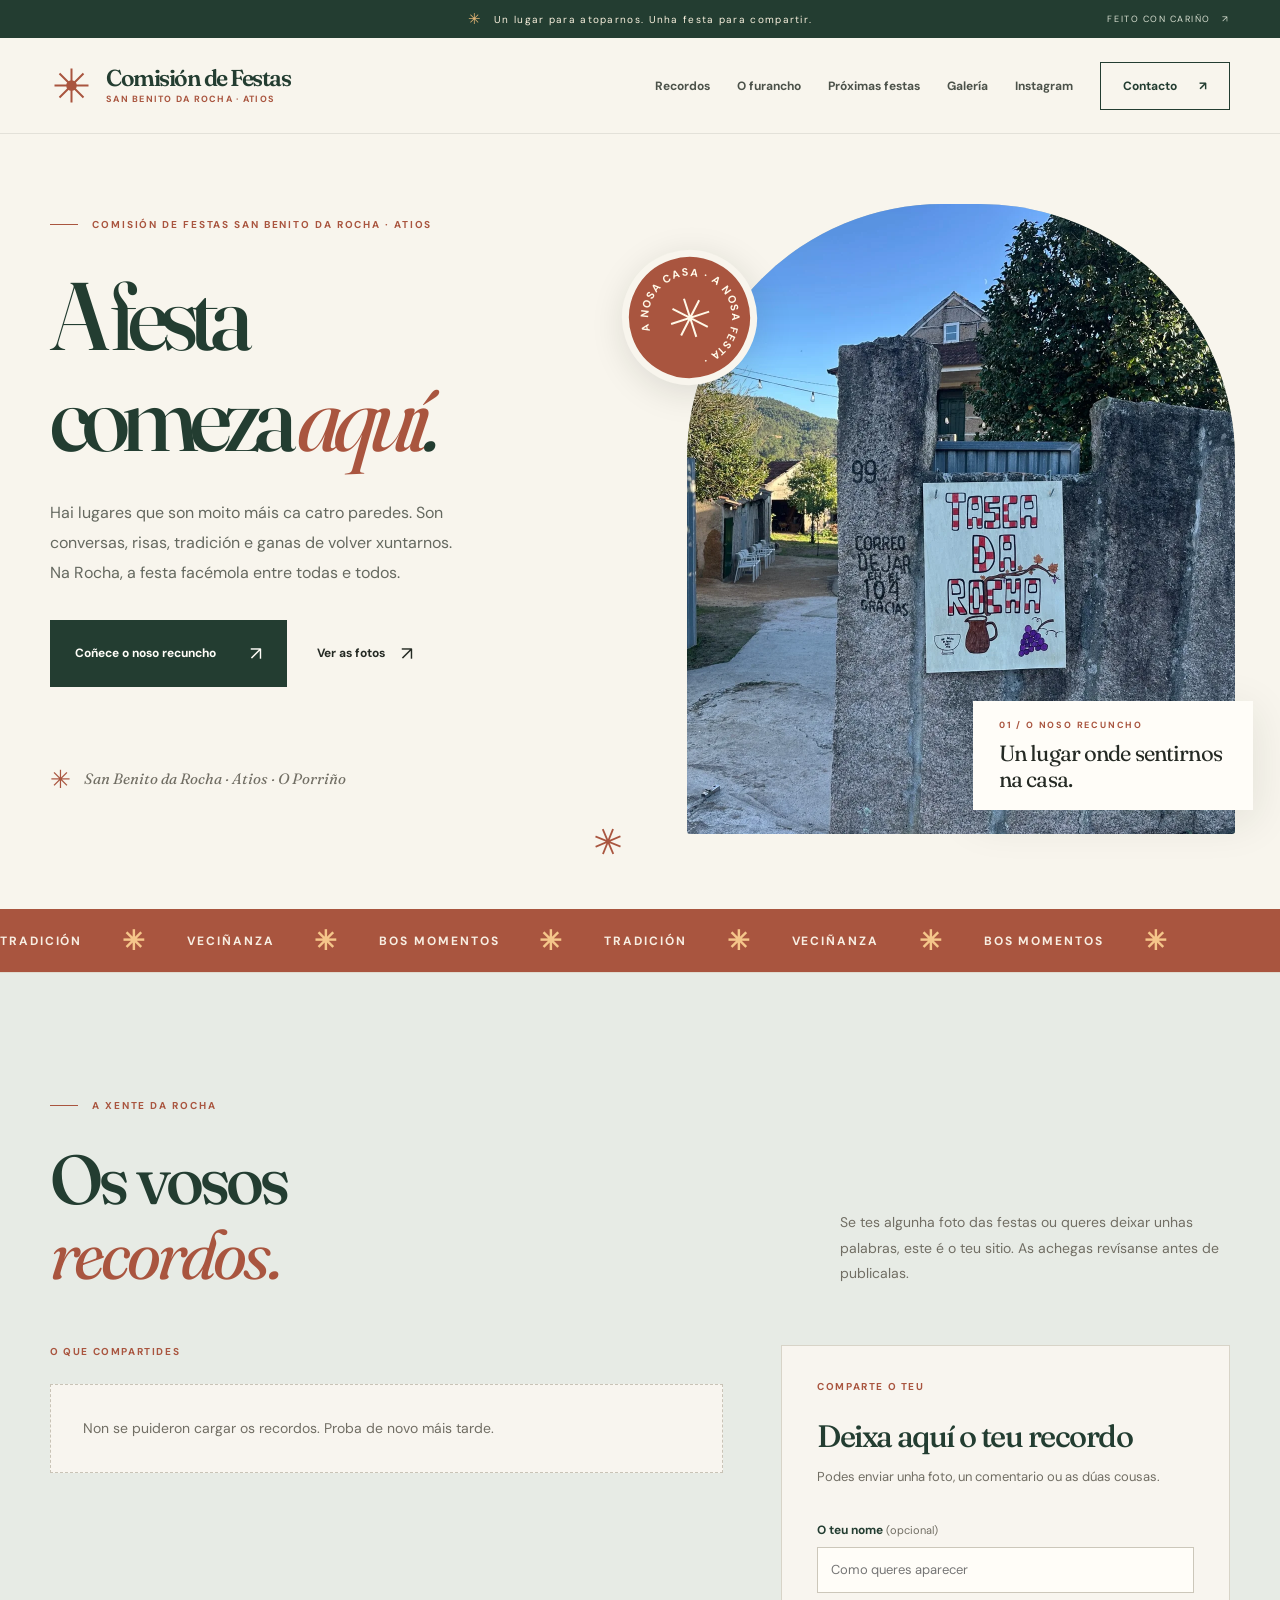
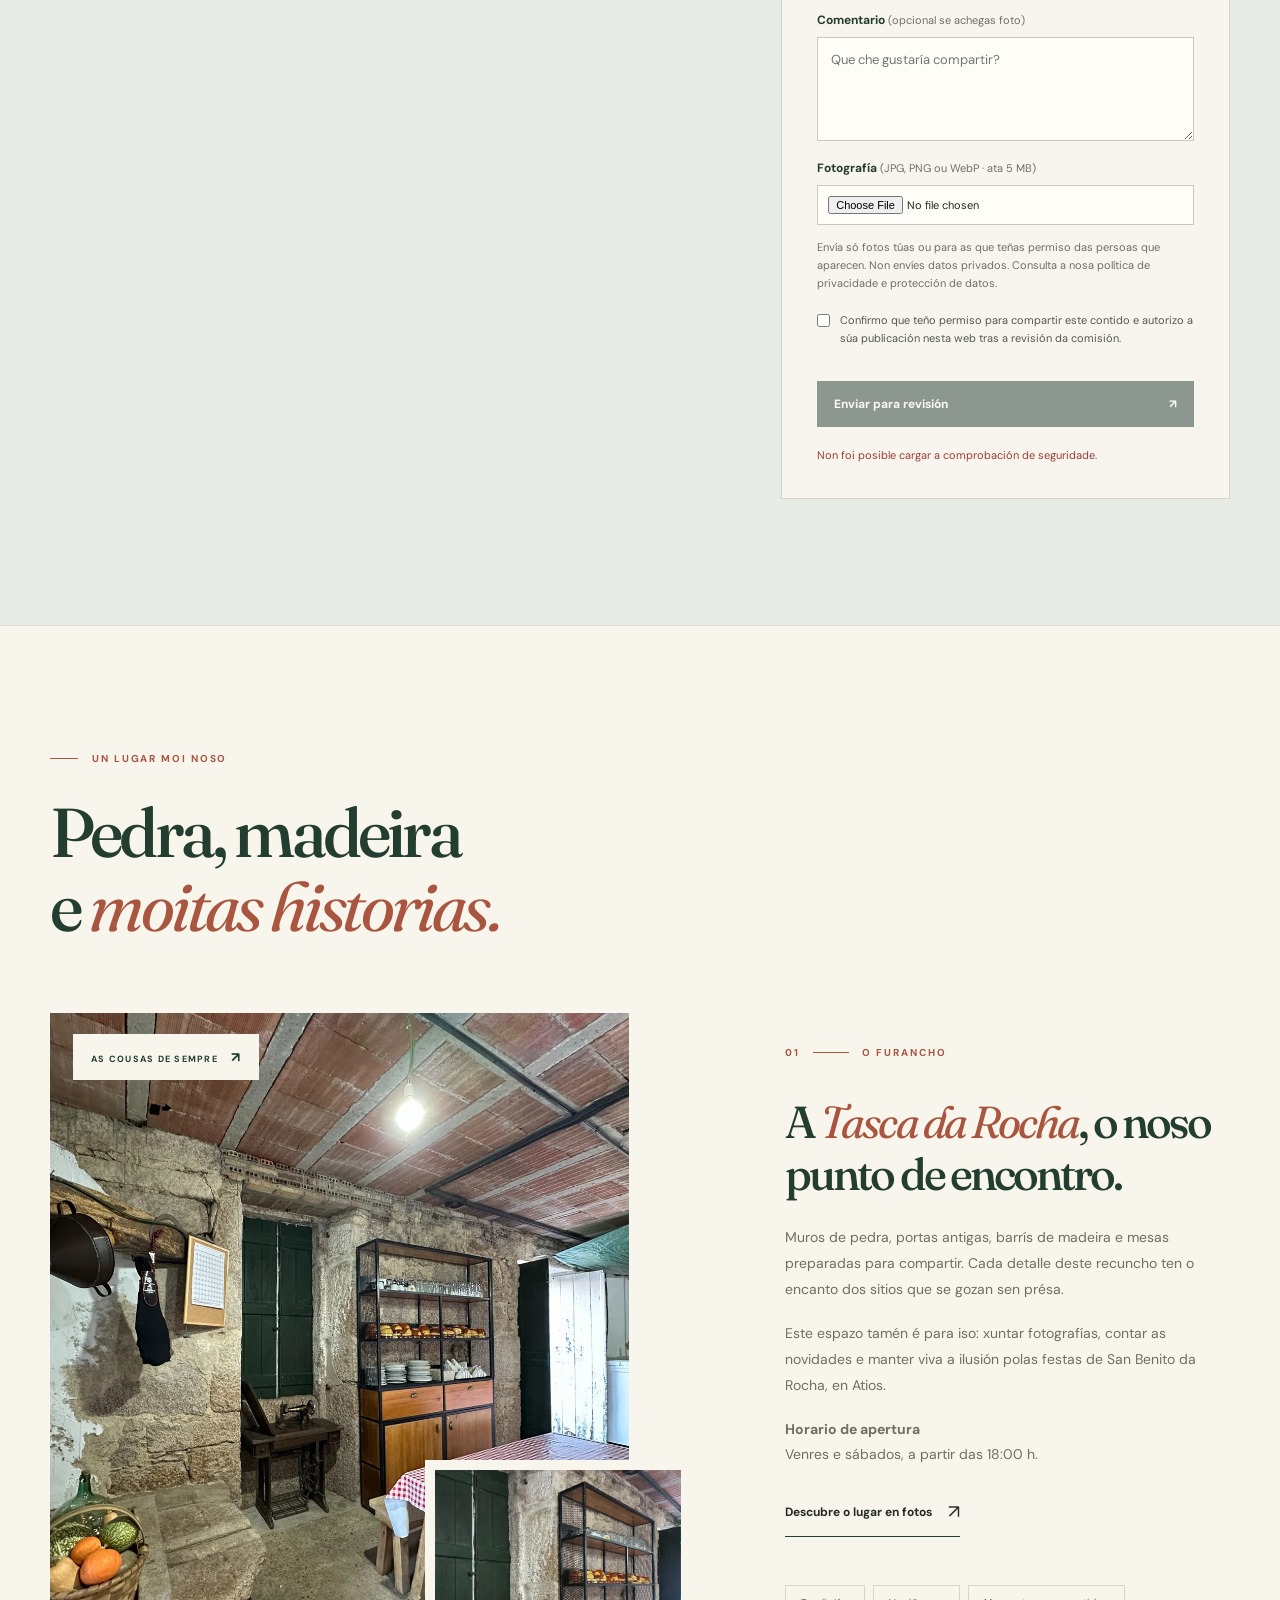
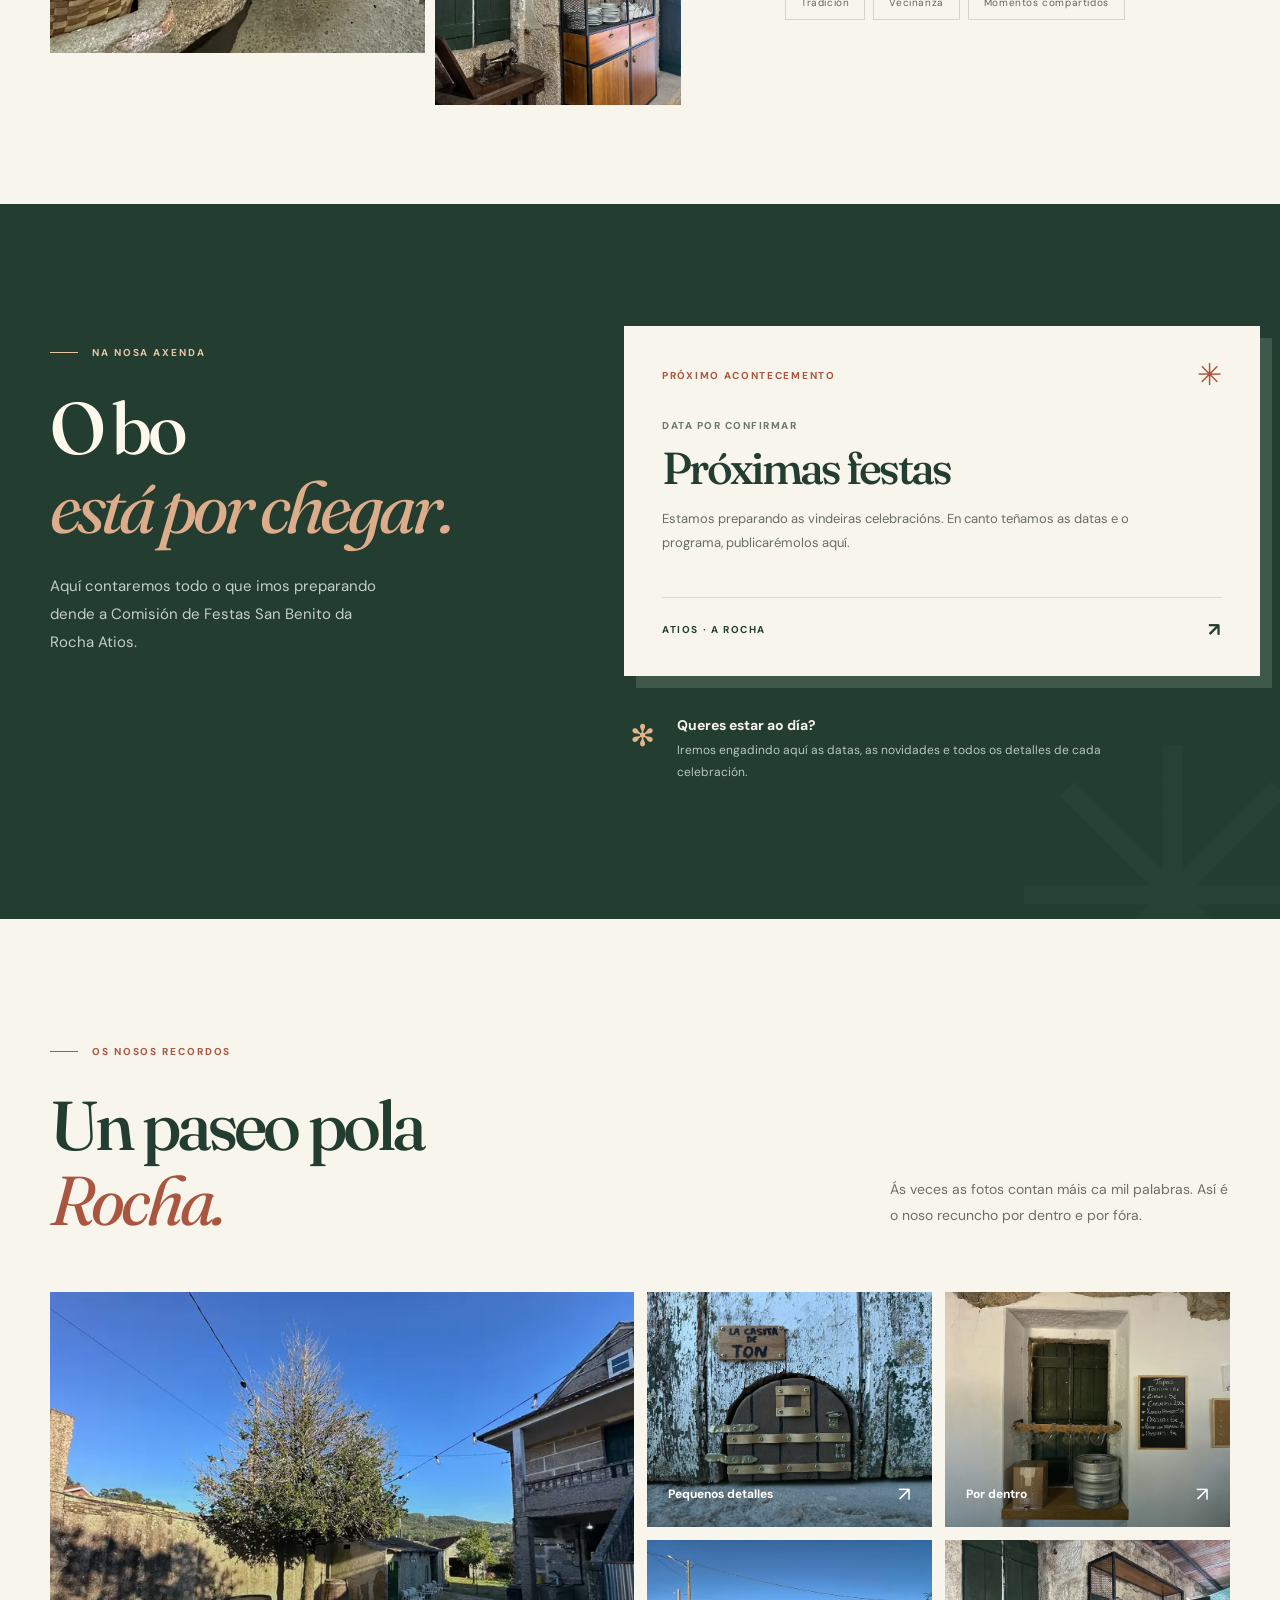
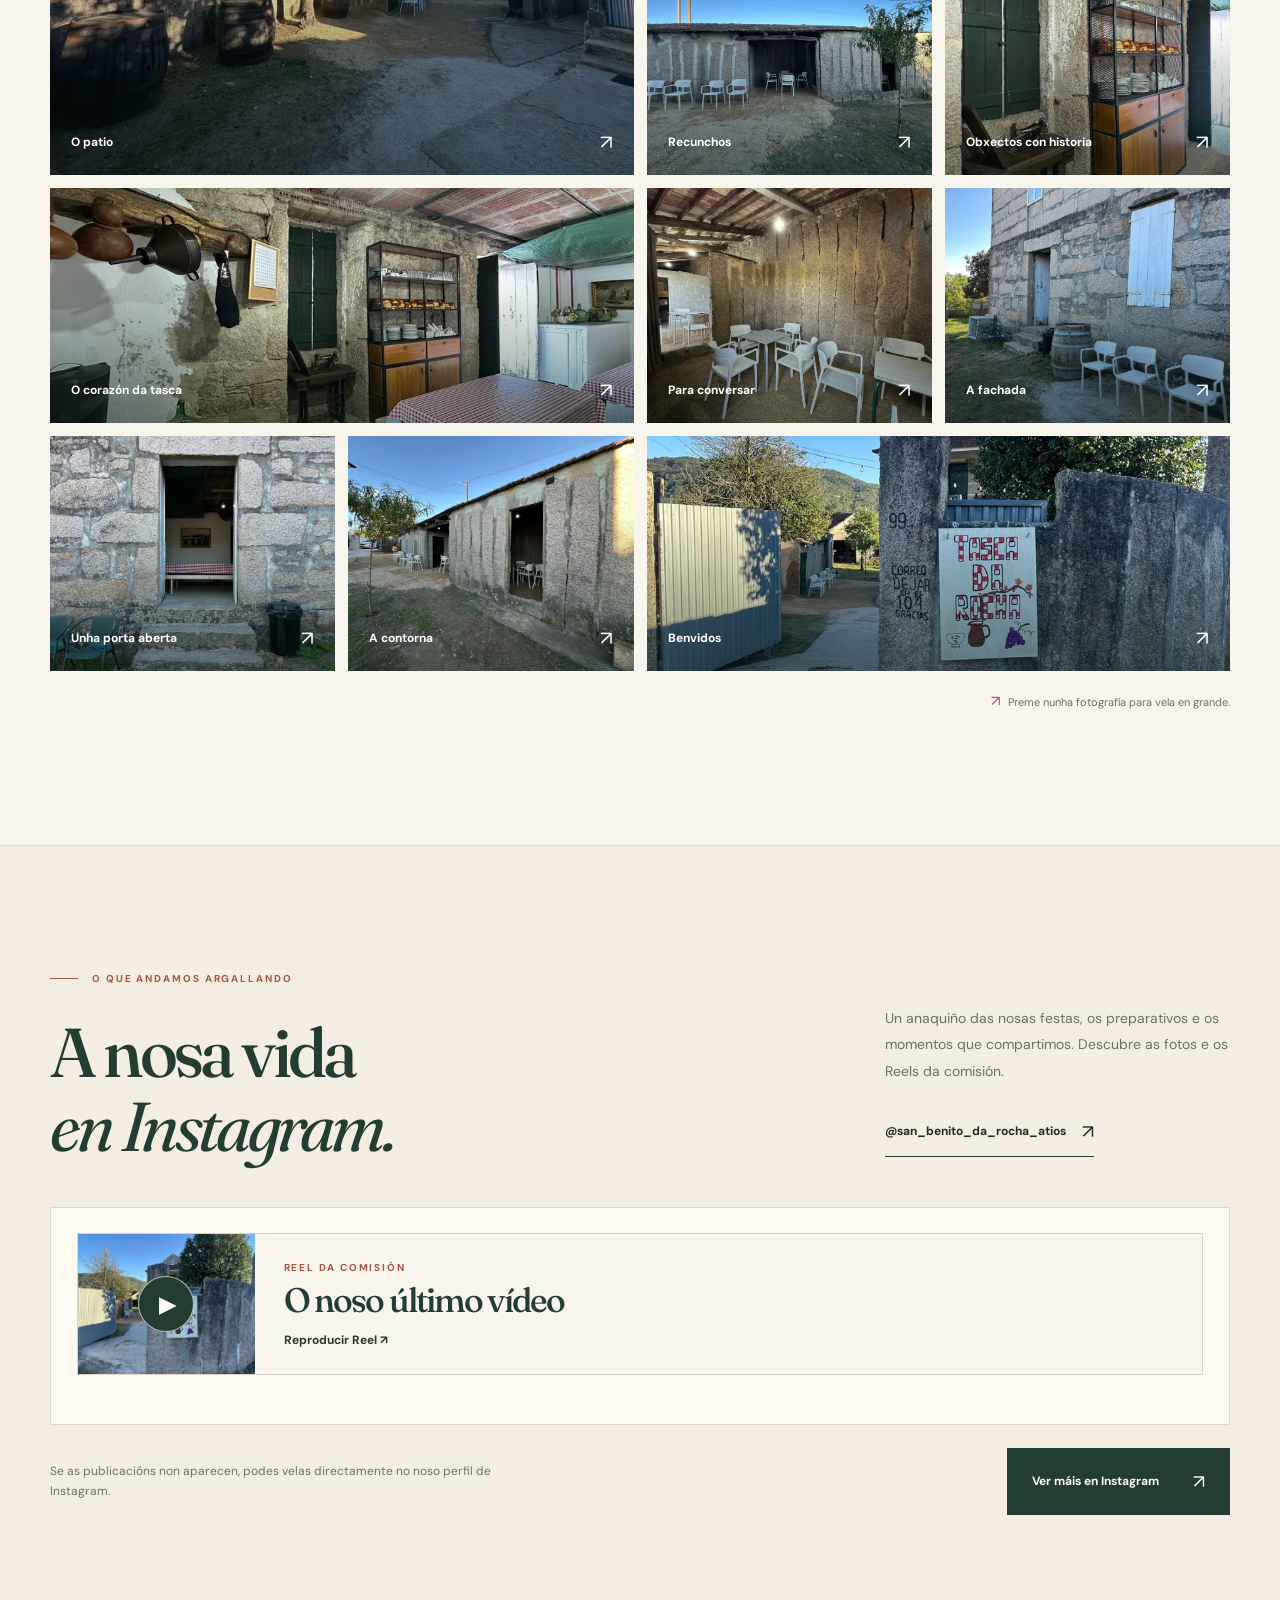
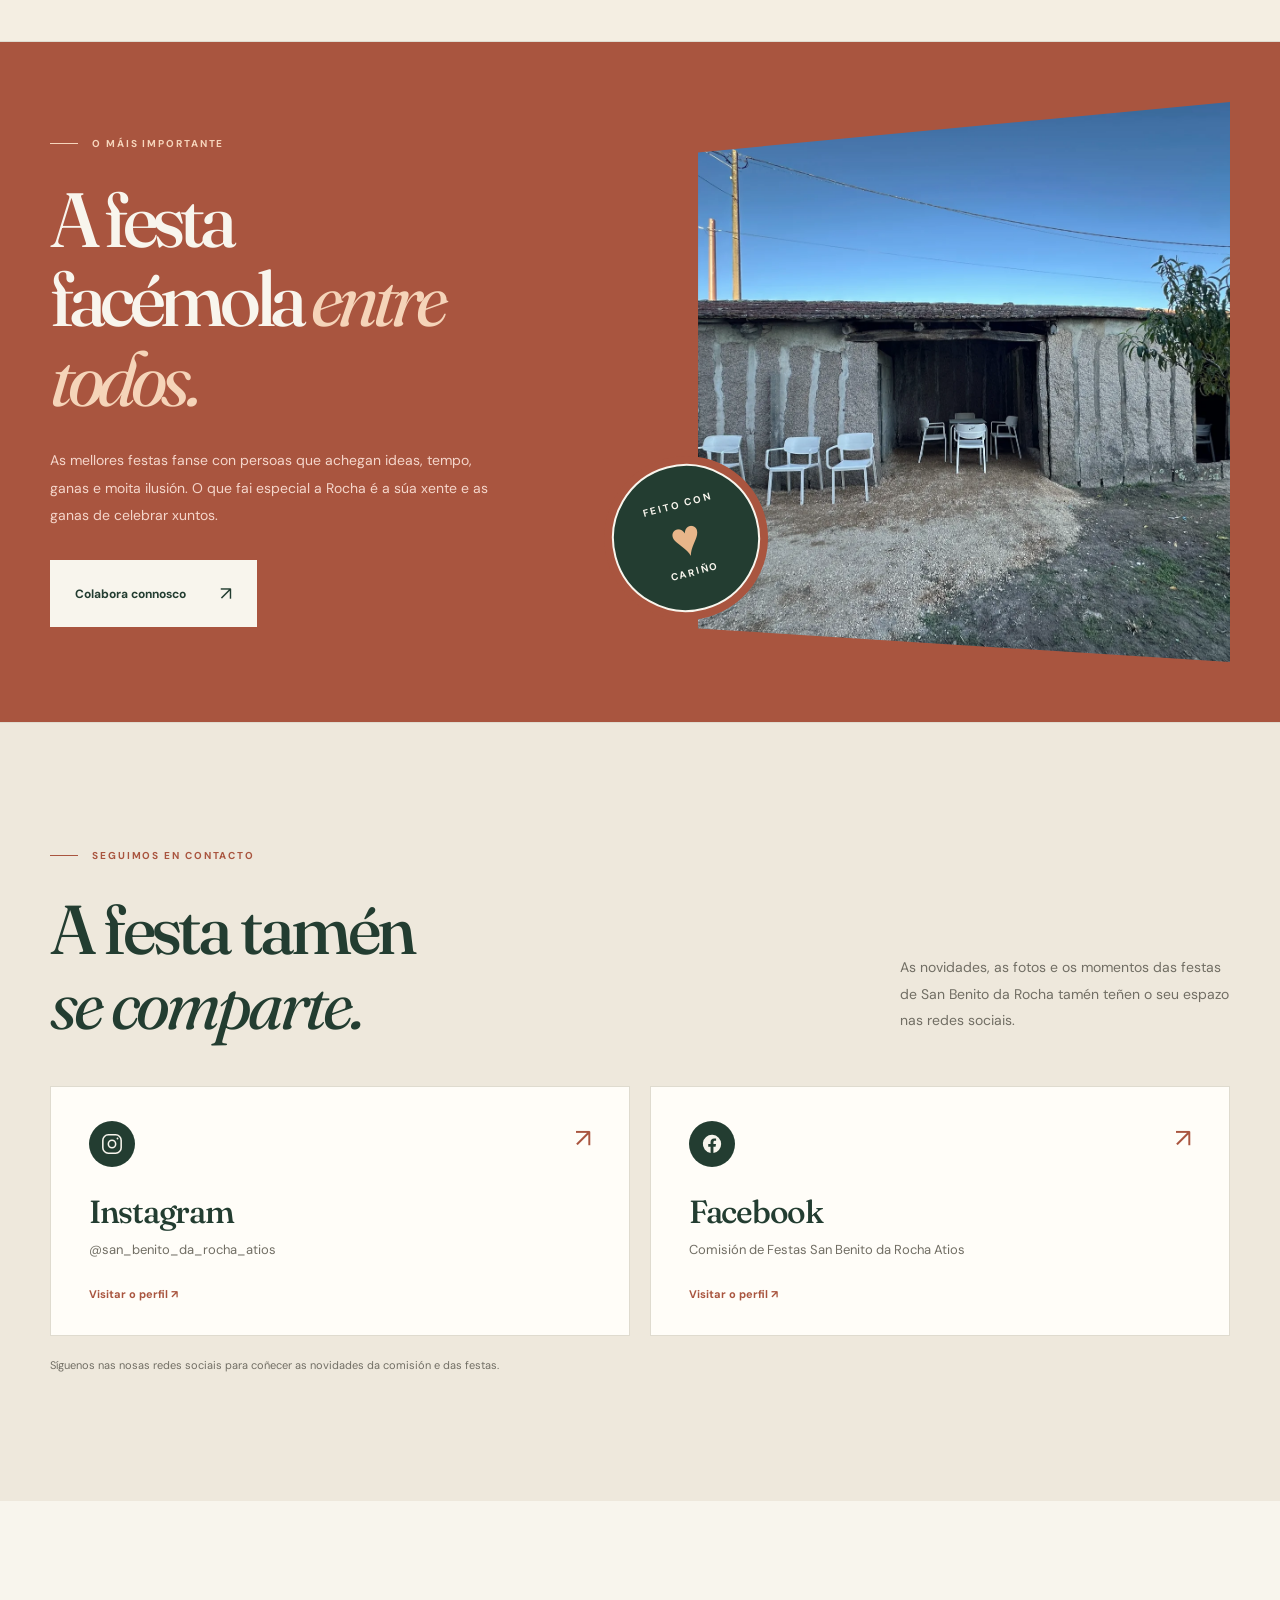
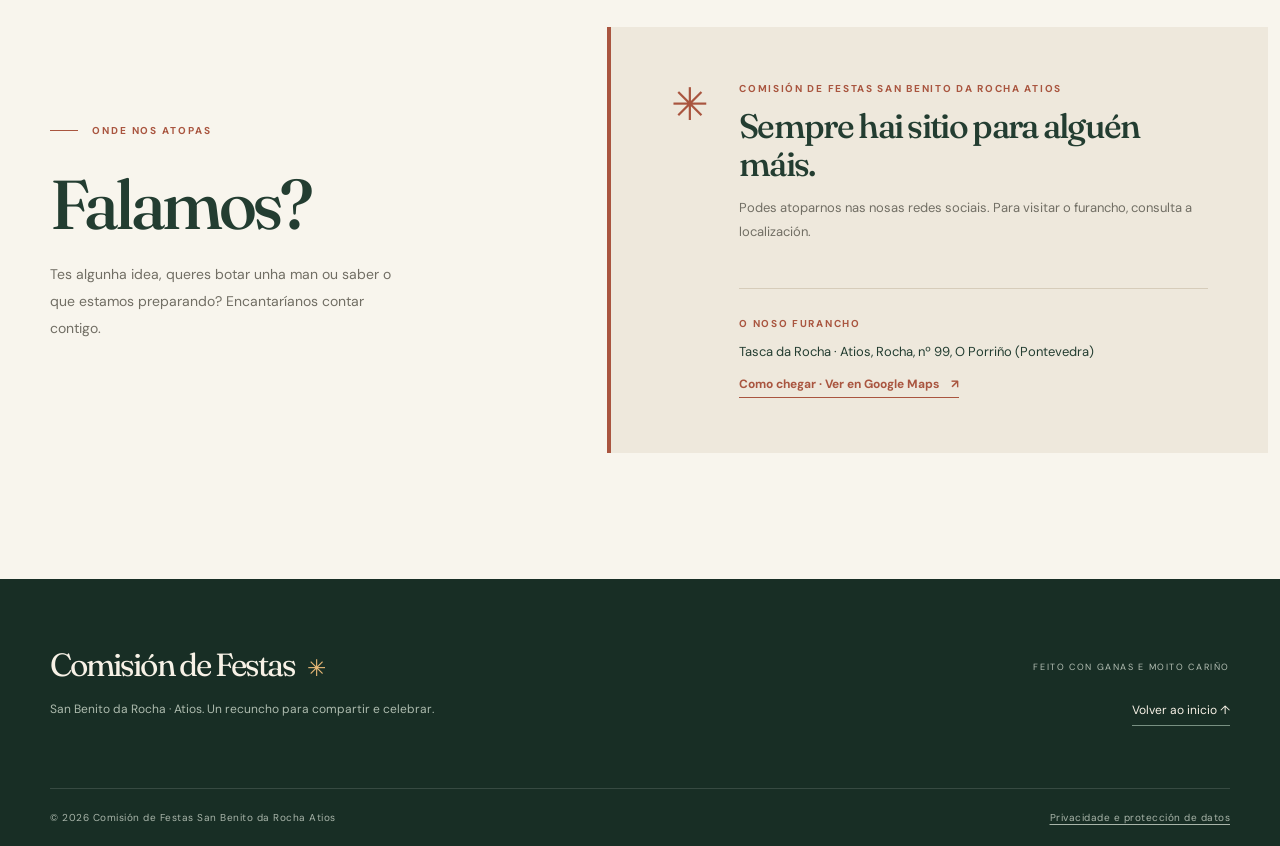
==== commit 4a5ef032: "Update index.html" ====
--- a/index.html
+++ b/index.html
@@ -118,7 +118,7 @@
               <textarea id="recordos-comentario" name="comentario" rows="4" maxlength="400" placeholder="Que che gustaría compartir?"></textarea>
               <label for="recordos-foto">Fotografía <span>(JPG, PNG ou WebP · ata 5 MB)</span></label>
               <input id="recordos-foto" name="foto" type="file" accept="image/jpeg,image/png,image/webp" />
-              <p class="recordos-privacy">Envía só fotos túas ou para as que teñas permiso das persoas que aparecen. Non envíes datos privados.</p>
+              <p class="recordos-privacy">Envía só fotos túas ou para as que teñas permiso das persoas que aparecen. Non envíes datos privados. <a href="privacidade.html" target="_blank" rel="noopener noreferrer">Consulta a nosa política de privacidade e protección de datos.</a></p>
               <label class="recordos-consent"><input id="recordos-consentimento" name="consentimento" type="checkbox" required /><span>Confirmo que teño permiso para compartir este contido e autorizo a súa publicación nesta web tras a revisión da comisión.</span></label>
               <div id="recordos-turnstile"></div>
               <button type="submit" class="recordos-submit" id="recordos-enviar" disabled>Enviar para revisión <span aria-hidden="true">↗</span></button>
@@ -219,7 +219,7 @@
           <dialog class="reel-dialog" id="reel-dialog" aria-label="Reel da Comisión de Festas">
             <div class="reel-dialog-top"><strong>O noso Reel</strong><button class="reel-dialog-close" type="button" id="reel-close">Pechar ✕</button></div>
             <iframe id="reel-frame" title="Reel de Instagram da Comisión de Festas" allow="autoplay; encrypted-media; picture-in-picture; fullscreen" referrerpolicy="strict-origin-when-cross-origin"></iframe>
-            <a class="reel-dialog-link" href="https://www.instagram.com/reel/Demh90FIR_a/" target="_blank" rel="noopener noreferrer">Ver o vídeo directamente en Instagram ↗</a>
+            <a class="reel-dialog-link" href="https://www.instagram.com/reel/Dey1Gb-I_So/" target="_blank" rel="noopener noreferrer">Ver o vídeo directamente en Instagram ↗</a>
           </dialog>
           <script>
             (() => {
@@ -228,7 +228,7 @@
               const open = document.getElementById('reel-preview');
               const close = document.getElementById('reel-close');
               open.addEventListener('click', () => {
-                frame.src = 'https://www.instagram.com/reel/Demh90FIR_a/embed/';
+                frame.src = 'https://www.instagram.com/reel/Dey1Gb-I_So/embed/';
                 dialog.showModal();
               });
               close.addEventListener('click', () => dialog.close());
@@ -275,7 +275,7 @@
     <section class="contact section container" id="contacto" aria-labelledby="contact-title"><div class="contact-heading reveal"><p class="eyebrow"><span class="eyebrow-line"></span> ONDE NOS ATOPAS</p><h2 id="contact-title">Falamos?</h2><p>Tes algunha idea, queres botar unha man ou saber o que estamos preparando? Encantaríanos contar contigo.</p></div><div class="contact-panel reveal"><div class="contact-panel-icon" aria-hidden="true">✳</div><div class="contact-panel-main"><p class="contact-panel-kicker">COMISIÓN DE FESTAS SAN BENITO DA ROCHA ATIOS</p><h3>Sempre hai sitio para alguén máis.</h3><p id="contact-info">Podes atoparnos nas nosas redes sociais. Para visitar o furancho, consulta a localización.</p><div class="contact-links" id="contact-links" aria-label="Vías de contacto"></div><div class="location-block"><span class="location-kicker">O NOSO FURANCHO</span><address id="place-address">Tasca da Rocha · Atios, Rocha, nº 99<br>O Porriño (Pontevedra)</address><a id="maps-link" href="https://maps.app.goo.gl/mdEH8TKD1qxGoYyn6" target="_blank" rel="noopener noreferrer">Como chegar · Ver en Google Maps <span aria-hidden="true">↗</span></a></div></div></div></section>
   </main>
 
-  <footer class="footer"><div class="container footer-main"><div><a class="footer-brand" href="#inicio">Comisión de Festas<span aria-hidden="true">✳</span></a><p>San Benito da Rocha · Atios. Un recuncho para compartir e celebrar.</p></div><div class="footer-side"><p>FEITO CON GANAS E MOITO CARIÑO</p><a href="#inicio">Volver ao inicio ↑</a></div></div><div class="container footer-bottom"><span>© <span id="year">2026</span> Comisión de Festas San Benito da Rocha Atios</span><span>As cousas boas fanse xuntos.</span></div></footer>
+  <footer class="footer"><div class="container footer-main"><div><a class="footer-brand" href="#inicio">Comisión de Festas<span aria-hidden="true">✳</span></a><p>San Benito da Rocha · Atios. Un recuncho para compartir e celebrar.</p></div><div class="footer-side"><p>FEITO CON GANAS E MOITO CARIÑO</p><a href="#inicio">Volver ao inicio ↑</a></div></div><div class="container footer-bottom"><span>© <span id="year">2026</span> Comisión de Festas San Benito da Rocha Atios</span><span><a href="privacidade.html" style="color:inherit;text-decoration:underline;text-underline-offset:3px">Privacidade e protección de datos</a></span></div></footer>
 
   <div class="lightbox" id="lightbox" role="dialog" aria-modal="true" aria-label="Visor de fotografías" aria-hidden="true">
     <button type="button" class="lightbox-close" id="lightbox-close" aria-label="Pechar a fotografía">✕</button>
--- a/recordos.css
+++ b/recordos.css
@@ -39,3 +39,27 @@
 @media(max-width:1000px){.recordos-layout{gap:27px;grid-template-columns:minmax(0,1fr) minmax(280px,.92fr)}.recordos-form-wrap{padding:25px}}
 @media(max-width:760px){.recordos-heading{display:block}.recordos-heading>p{margin-top:20px}.recordos-layout{grid-template-columns:1fr;gap:40px}.recordos-wall{min-height:0}.recordos-form-wrap{max-width:600px}}
 @media(max-width:500px){.recordos-grid{grid-template-columns:1fr}.recordos-heading h2{font-size:clamp(44px,11vw,60px)}.recordos-card img{height:235px}.recordos-form-wrap{padding:22px}.recordos-section-label{margin-bottom:20px}}
+
+/* FONDO DA SECCIÓN OS VOSOS RECORDOS */
+
+#recordos {
+    background-color: #e7ebe5;
+}
+
+/* Caixa do formulario */
+#recordos .recordos-form-wrap {
+    background-color: #f8f5ef;
+    border: 1px solid #d8d4c8;
+}
+
+/* Zona onde aparecen os comentarios */
+#recordos .recordos-status {
+    background-color: #f8f5ef;
+    border: 1px dashed #c9c3b6;
+}
+
+/* Tarxetas das fotos e comentarios */
+#recordos .recordos-card {
+    background-color: #f8f5ef;
+    border: 1px solid #d8d4c8;
+}
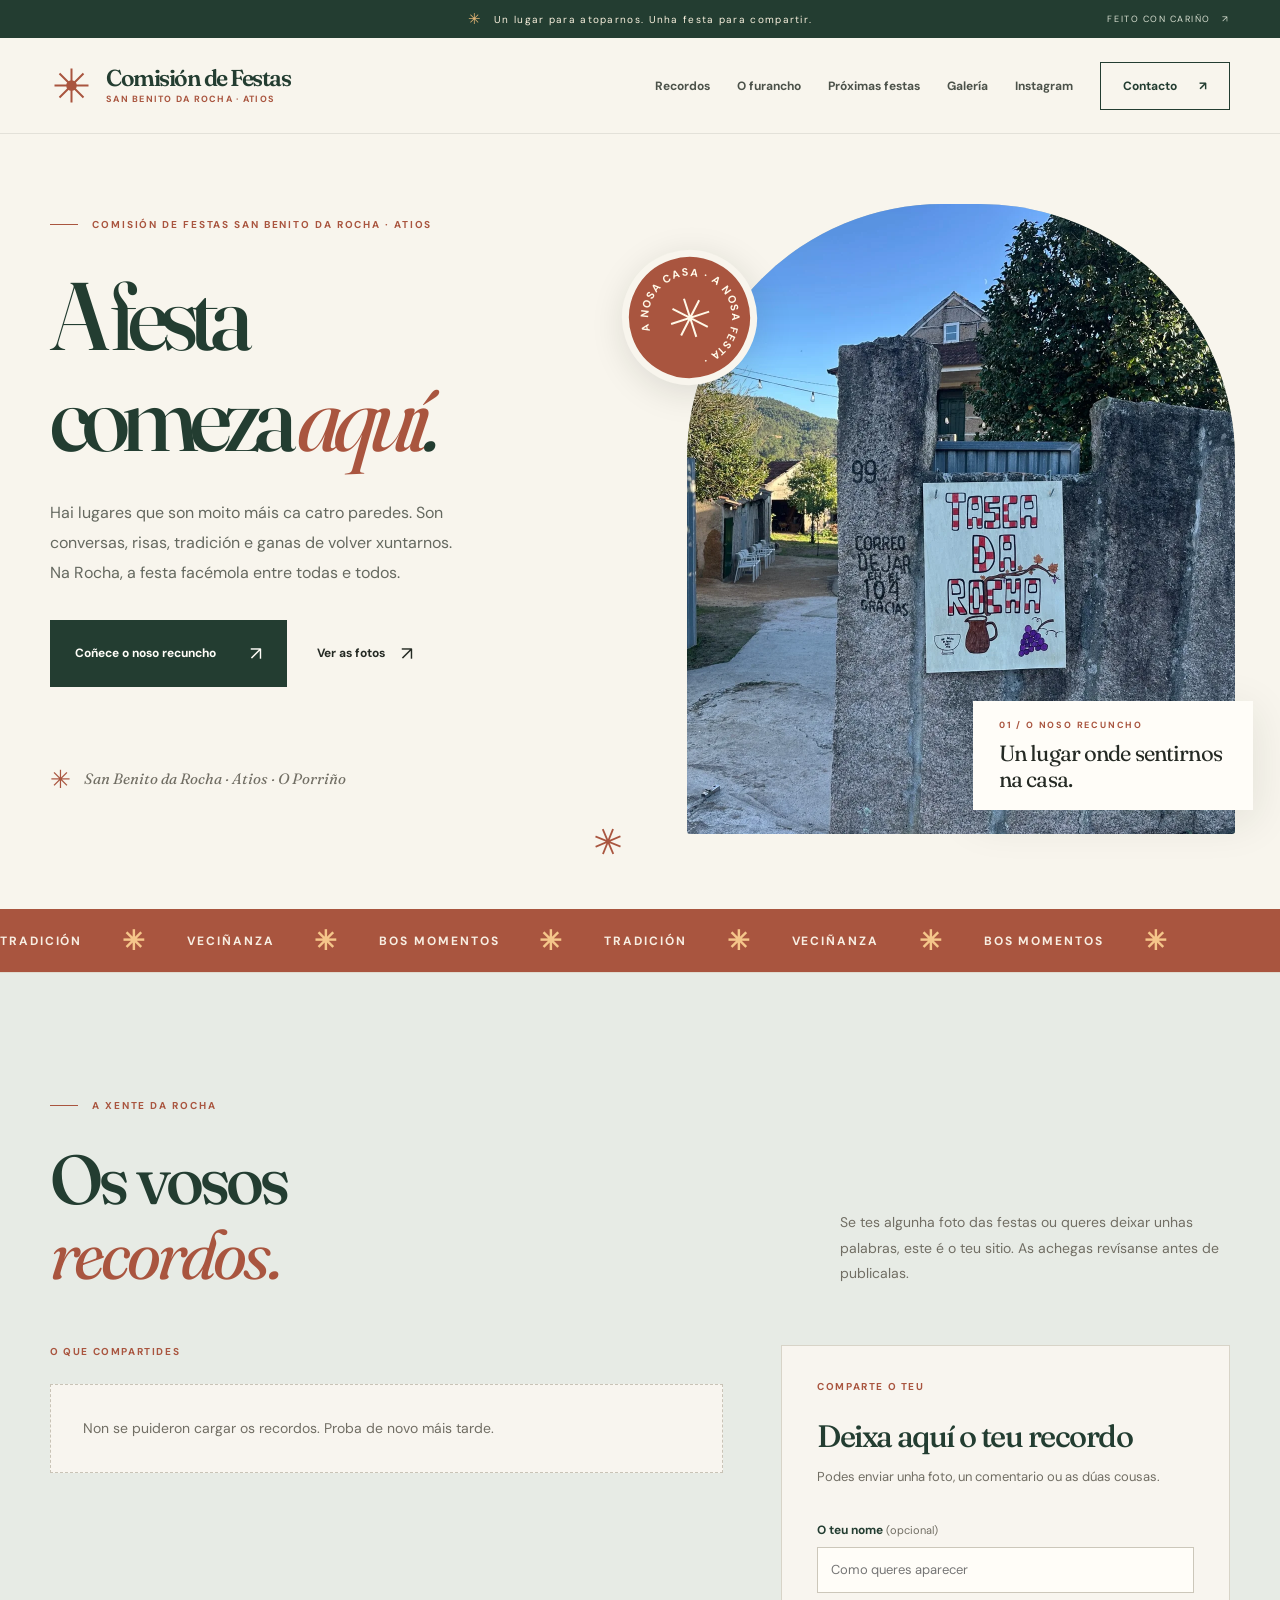
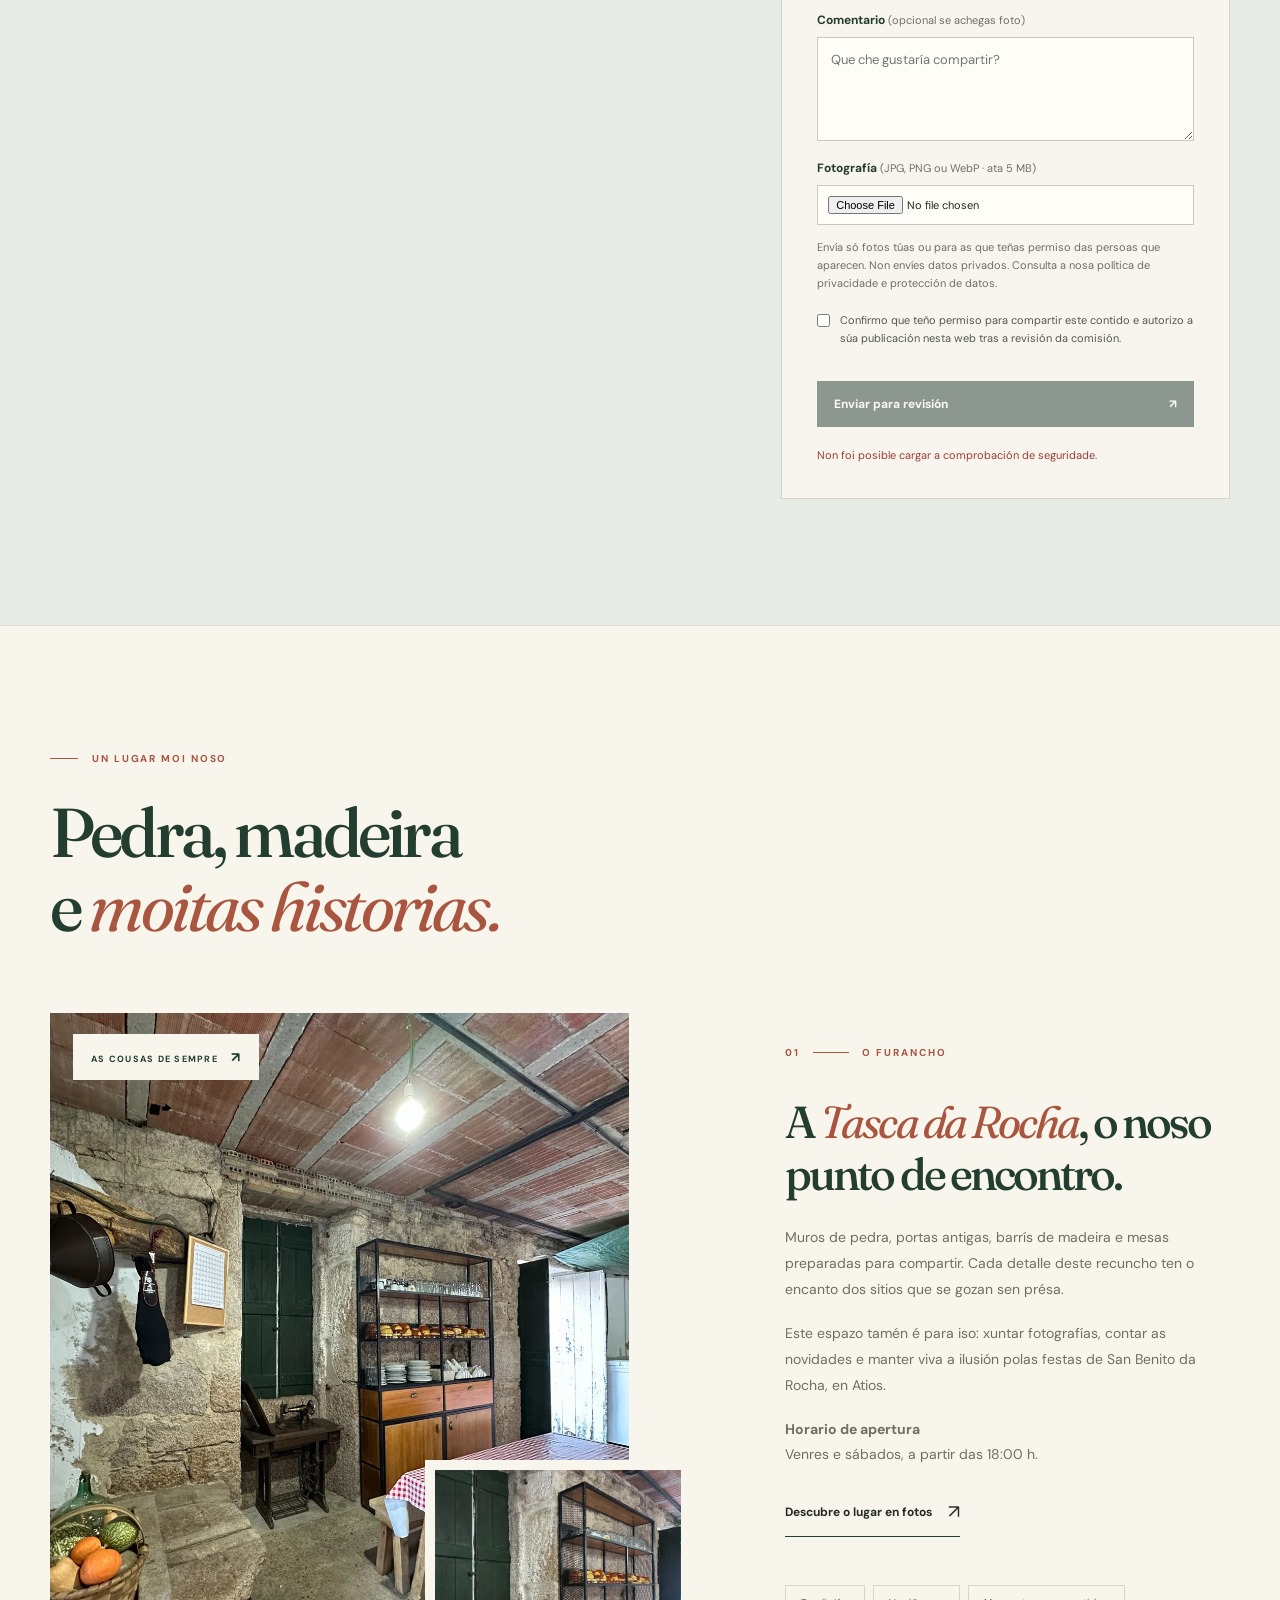
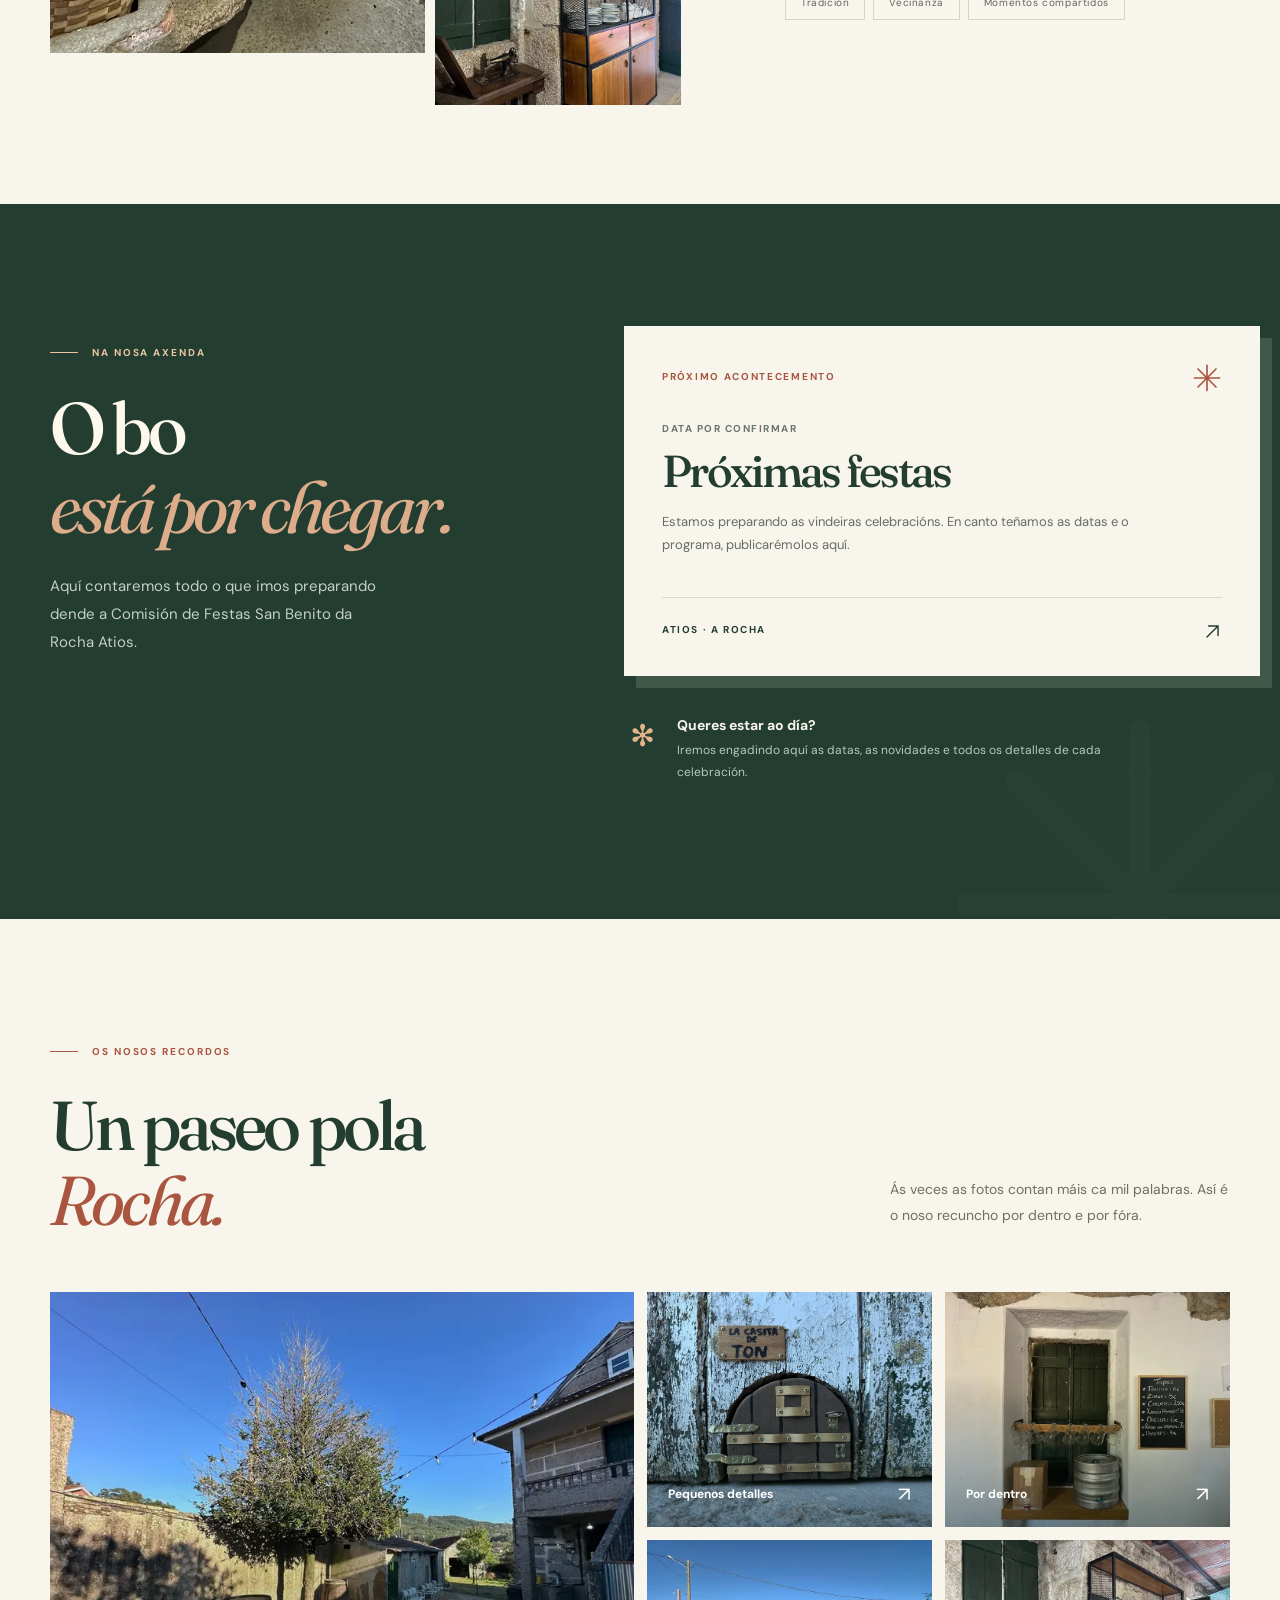
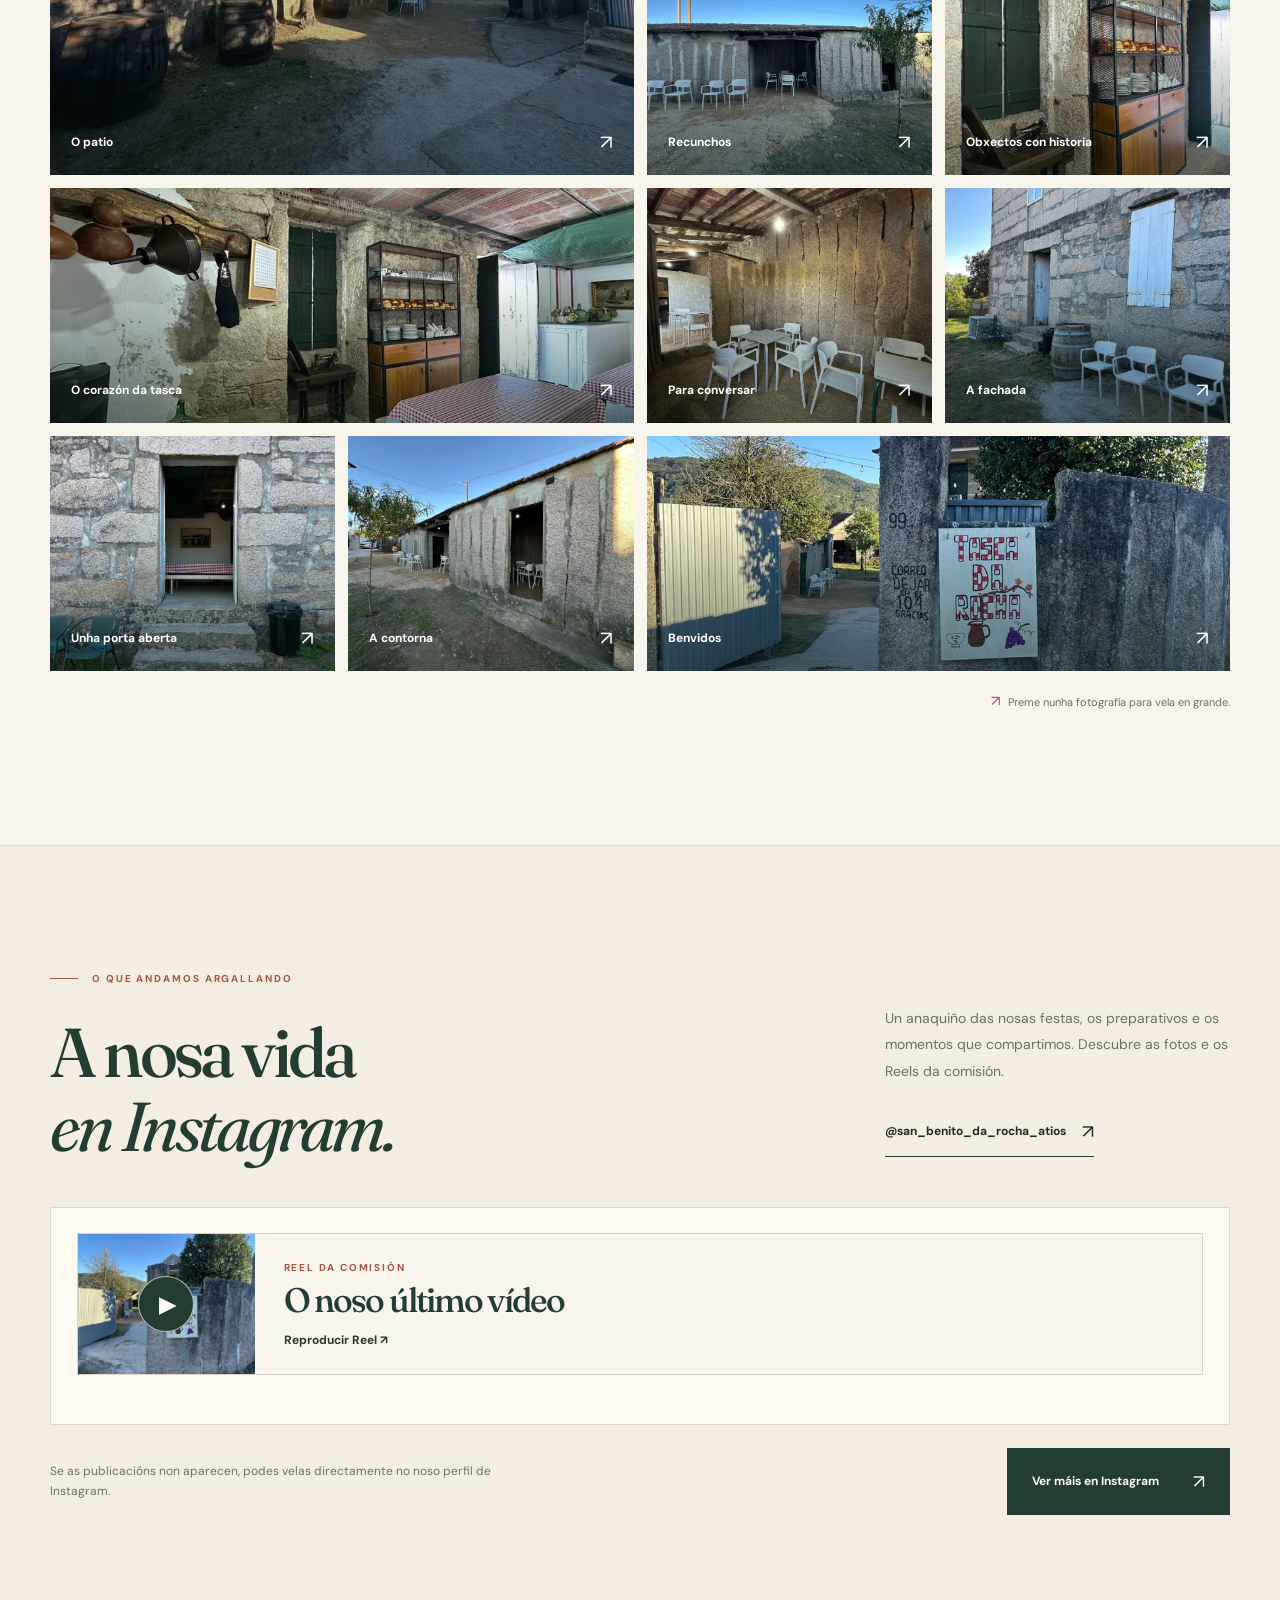
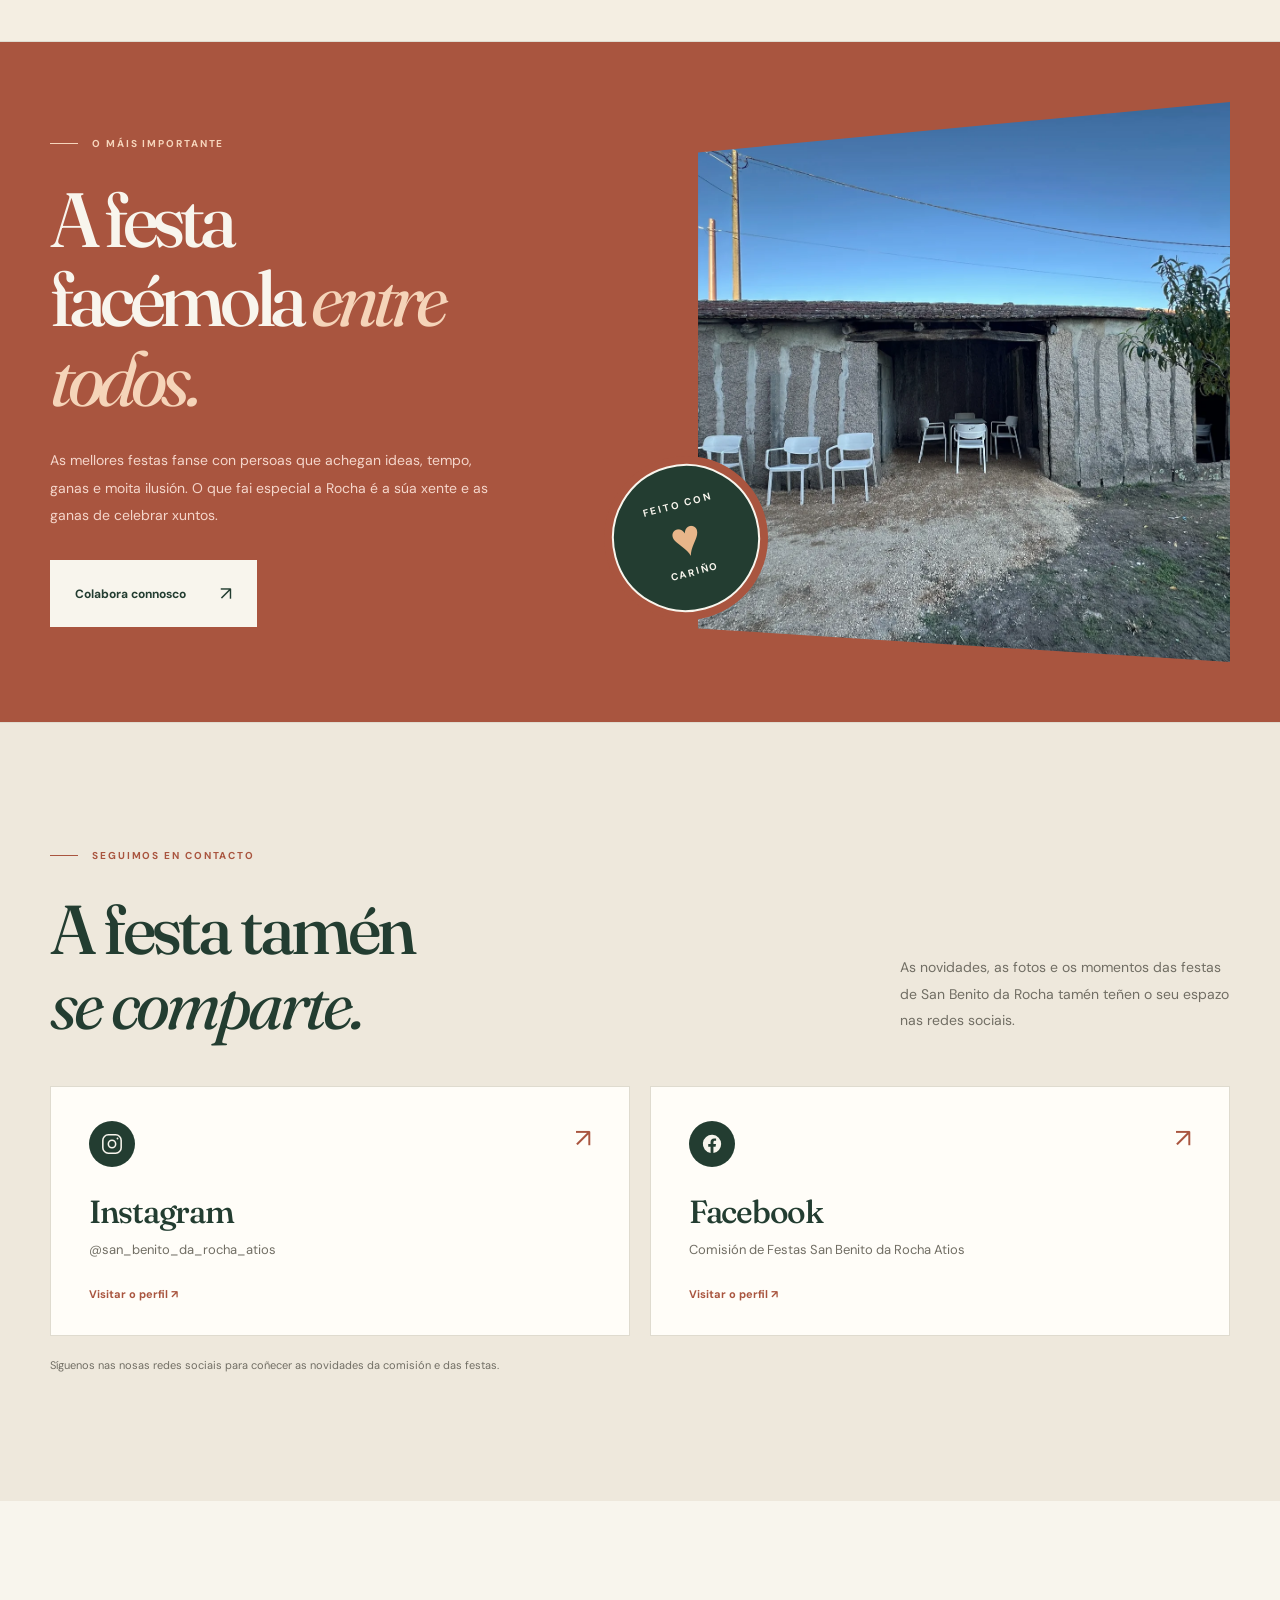
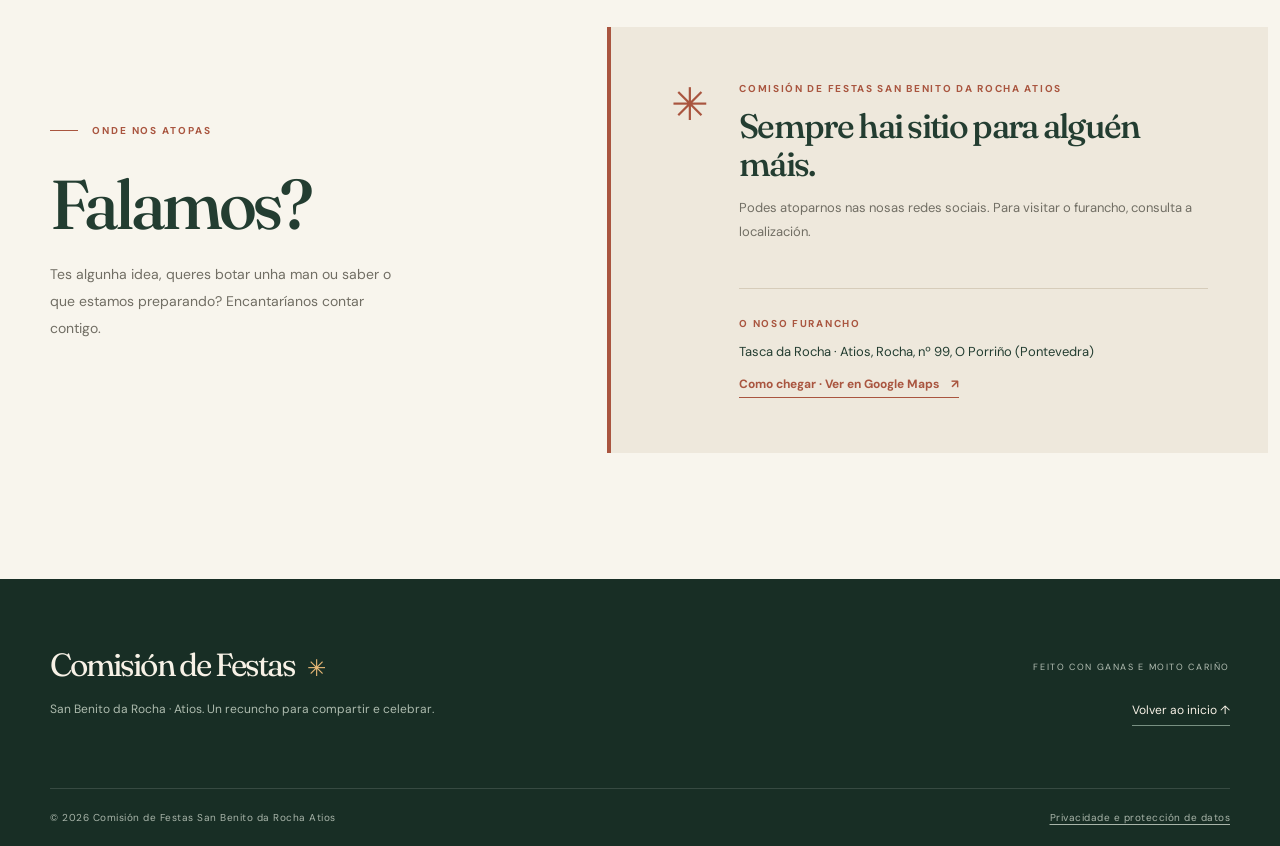
==== commit 28a3dbc8: "Update index.html" ====
--- a/index.html
+++ b/index.html
@@ -38,14 +38,26 @@
 .reel-dialog iframe{display:block;width:100%;height:min(69vh,610px);background:#fff;border:0}
 .reel-dialog-link{display:block;text-align:center;text-decoration:underline;text-underline-offset:4px;font-size:12px;margin-top:13px}
 @media(max-width:500px){.reel-preview{min-height:117px}.reel-preview-photo{flex-basis:122px}.reel-preview-copy{padding:14px 16px;gap:5px}.reel-preview-play{width:44px;height:44px;font-size:18px}.reel-preview-title{font-size:22px}.reel-preview-action{font-size:11px}.reel-dialog{padding:13px}}
+
+/* Símbolos decorativos: SVG estable en Safari/iPhone, sen emojis */
+.event-sun svg, .updates-line-art svg, .event-card-footer > span:last-child svg {
+  display: inline-block;
+  width: 1em;
+  height: 1em;
+  vertical-align: middle;
+}
+.updates-line-art svg { display: block; }
+@media (max-width: 700px) {
+  .updates-line-art { display: none; }
+}
   </style>
 </head>
 <body>
   <a class="skip-link" href="#contenido">Ir ao contido</a>
   <div class="topline" aria-label="Mensaxe de benvida">
-    <span class="topline-spark" aria-hidden="true">✳</span>
+    <span class="topline-spark" aria-hidden="true">&#x2733;&#xFE0E;</span>
     <span>Un lugar para atoparnos. Unha festa para compartir.</span>
-    <span class="topline-right">FEITO CON CARIÑO <span aria-hidden="true">↗</span></span>
+    <span class="topline-right">FEITO CON CARIÑO <span aria-hidden="true">&#x2197;&#xFE0E;</span></span>
   </div>
 
   <header class="site-header" id="inicio">
@@ -63,7 +75,7 @@
         <a href="#novedades">Próximas festas</a>
         <a href="#galeria">Galería</a>
         <a href="#instagram-actualidade">Instagram</a>
-        <a class="nav-button" href="#contacto">Contacto <span aria-hidden="true">↗</span></a>
+        <a class="nav-button" href="#contacto">Contacto <span aria-hidden="true">&#x2197;&#xFE0E;</span></a>
       </div>
     </nav>
   </header>
@@ -75,20 +87,20 @@
         <h1 id="hero-title">A festa<br>comeza <em>aquí<span class="hero-dot">.</span></em></h1>
         <p class="hero-lead">Hai lugares que son moito máis ca catro paredes. Son conversas, risas, tradición e ganas de volver xuntarnos. Na Rocha, a festa facémola entre todas e todos.</p>
         <div class="hero-actions">
-          <a class="button button-dark" href="#la-tasca">Coñece o noso recuncho <span aria-hidden="true">↗</span></a>
-          <a class="text-link" href="#galeria">Ver as fotos <span aria-hidden="true">↗</span></a>
-        </div>
-        <div class="hero-footnote"><span class="tiny-flower" aria-hidden="true">✳</span><span>San Benito da Rocha · Atios · O Porriño</span></div>
+          <a class="button button-dark" href="#la-tasca">Coñece o noso recuncho <span aria-hidden="true">&#x2197;&#xFE0E;</span></a>
+          <a class="text-link" href="#galeria">Ver as fotos <span aria-hidden="true">&#x2197;&#xFE0E;</span></a>
+        </div>
+        <div class="hero-footnote"><span class="tiny-flower" aria-hidden="true">&#x2733;&#xFE0E;</span><span>San Benito da Rocha · Atios · O Porriño</span></div>
       </div>
       <div class="hero-visual">
         <div class="hero-photo-wrap"><img class="hero-photo" src="assets/img_8034.webp" alt="Entrada á Tasca da Rocha co seu cartel pintado a man no muro de pedra" width="1680" height="1260" fetchpriority="high" /></div>
         <div class="hero-circle" aria-hidden="true"><svg viewBox="0 0 120 120"><defs><path id="around" d="M60,60 m-42,0 a42,42 0 1,1 84,0 a42,42 0 1,1 -84,0"/></defs><text><textPath href="#around">A NOSA CASA · A NOSA FESTA · </textPath></text><path d="M60 40v40M40 60h40M46 46l28 28m0-28L46 74" stroke="currentColor" stroke-width="2" /></svg></div>
         <div class="hero-caption"><span class="caption-index">01 / O NOSO RECUNCHO</span><span>Un lugar onde sentirnos na casa.</span></div>
       </div>
-      <span class="hero-edge-spark" aria-hidden="true">✳</span>
-    </section>
-
-    <div class="ribbon" aria-hidden="true"><div class="ribbon-track"><span>TRADICIÓN</span><i>✳</i><span>VECIÑANZA</span><i>✳</i><span>BOS MOMENTOS</span><i>✳</i><span>TRADICIÓN</span><i>✳</i><span>VECIÑANZA</span><i>✳</i><span>BOS MOMENTOS</span><i>✳</i></div></div>
+      <span class="hero-edge-spark" aria-hidden="true">&#x2733;&#xFE0E;</span>
+    </section>
+
+    <div class="ribbon" aria-hidden="true"><div class="ribbon-track"><span>TRADICIÓN</span><i>&#x2733;&#xFE0E;</i><span>VECIÑANZA</span><i>&#x2733;&#xFE0E;</i><span>BOS MOMENTOS</span><i>&#x2733;&#xFE0E;</i><span>TRADICIÓN</span><i>&#x2733;&#xFE0E;</i><span>VECIÑANZA</span><i>&#x2733;&#xFE0E;</i><span>BOS MOMENTOS</span><i>&#x2733;&#xFE0E;</i></div></div>
 
 
     <!-- Espazo de recordos da veciñanza; público só despois de revisión -->
@@ -121,7 +133,7 @@
               <p class="recordos-privacy">Envía só fotos túas ou para as que teñas permiso das persoas que aparecen. Non envíes datos privados. <a href="privacidade.html" target="_blank" rel="noopener noreferrer">Consulta a nosa política de privacidade e protección de datos.</a></p>
               <label class="recordos-consent"><input id="recordos-consentimento" name="consentimento" type="checkbox" required /><span>Confirmo que teño permiso para compartir este contido e autorizo a súa publicación nesta web tras a revisión da comisión.</span></label>
               <div id="recordos-turnstile"></div>
-              <button type="submit" class="recordos-submit" id="recordos-enviar" disabled>Enviar para revisión <span aria-hidden="true">↗</span></button>
+              <button type="submit" class="recordos-submit" id="recordos-enviar" disabled>Enviar para revisión <span aria-hidden="true">&#x2197;&#xFE0E;</span></button>
               <p class="recordos-feedback" id="recordos-feedback" role="status" aria-live="polite">A recepción de recordos activarase cando a comisión conecte o formulario.</p>
             </form>
           </div>
@@ -138,7 +150,7 @@
         <div class="story-images reveal">
           <img class="story-image-primary" src="assets/img_8018.webp" alt="Interior do furancho con paredes de pedra, mesas e manteis de cadros vermellos" width="1680" height="1260" loading="lazy" />
           <div class="story-image-secondary"><img src="assets/img_8020-sm.webp" alt="Máquina de coser antiga e louza sobre un moble rústico" width="820" height="615" loading="lazy" /></div>
-          <span class="story-picture-label">AS COUSAS DE SEMPRE <span aria-hidden="true">↗</span></span>
+          <span class="story-picture-label">AS COUSAS DE SEMPRE <span aria-hidden="true">&#x2197;&#xFE0E;</span></span>
         </div>
         <div class="story-text reveal">
           <div class="story-number">01 <span></span> O FURANCHO</div>
@@ -146,7 +158,7 @@
           <p>Muros de pedra, portas antigas, barrís de madeira e mesas preparadas para compartir. Cada detalle deste recuncho ten o encanto dos sitios que se gozan sen présa.</p>
           <p>Este espazo tamén é para iso: xuntar fotografías, contar as novidades e manter viva a ilusión polas festas de San Benito da Rocha, en Atios.</p>
           <p><strong>Horario de apertura</strong><br>Venres e sábados, a partir das 18:00 h.</p>
-          <a class="text-link text-link-line" href="#galeria">Descubre o lugar en fotos <span aria-hidden="true">↗</span></a>
+          <a class="text-link text-link-line" href="#galeria">Descubre o lugar en fotos <span aria-hidden="true">&#x2197;&#xFE0E;</span></a>
           <div class="story-tags"><span>Tradición</span><span>Veciñanza</span><span>Momentos compartidos</span></div>
         </div>
       </div>
@@ -157,35 +169,35 @@
         <div class="updates-heading reveal"><p class="eyebrow eyebrow-light"><span class="eyebrow-line"></span> NA NOSA AXENDA</p><h2 id="updates-title">O bo<br><em>está por chegar.</em></h2><p>Aquí contaremos todo o que imos preparando dende a Comisión de Festas San Benito da Rocha Atios.</p></div>
         <div class="updates-content reveal">
           <div class="event-card">
-            <div class="event-card-top"><span class="event-label">PRÓXIMO ACONTECEMENTO</span><span class="event-sun" aria-hidden="true">✳</span></div>
+            <div class="event-card-top"><span class="event-label">PRÓXIMO ACONTECEMENTO</span><span class="event-sun" aria-hidden="true"><svg viewBox="0 0 100 100" width="1em" height="1em" fill="none" xmlns="http://www.w3.org/2000/svg" focusable="false" aria-hidden="true"><path d="M50 8V92M8 50H92M20 20L80 80M80 20L20 80" stroke="currentColor" stroke-width="5.5" stroke-linecap="round" /></svg></span></div>
             <span class="event-date" id="event-date">DATA POR CONFIRMAR</span>
             <h3 id="event-name">Próximas festas</h3>
             <p id="event-description">Estamos preparando as vindeiras celebracións. En canto teñamos as datas e o programa, publicarémolos aquí.</p>
-            <div class="event-card-footer"><span id="event-place">ATIOS · A ROCHA</span><span aria-hidden="true">↗</span></div>
-          </div>
-          <div class="updates-note"><span class="updates-note-icon" aria-hidden="true">✻</span><div><strong>Queres estar ao día?</strong><p>Iremos engadindo aquí as datas, as novidades e todos os detalles de cada celebración.</p></div></div>
-        </div>
-      </div>
-      <div class="updates-line-art" aria-hidden="true">✳</div>
+            <div class="event-card-footer"><span id="event-place">ATIOS · A ROCHA</span><span aria-hidden="true"><svg viewBox="0 0 24 24" width="1em" height="1em" fill="none" xmlns="http://www.w3.org/2000/svg" focusable="false" aria-hidden="true"><path d="M5 19L19 5M7 5H19V17" stroke="currentColor" stroke-width="1.8" stroke-linecap="round" stroke-linejoin="round" /></svg></span></div>
+          </div>
+          <div class="updates-note"><span class="updates-note-icon" aria-hidden="true">&#x273B;&#xFE0E;</span><div><strong>Queres estar ao día?</strong><p>Iremos engadindo aquí as datas, as novidades e todos os detalles de cada celebración.</p></div></div>
+        </div>
+      </div>
+      <div class="updates-line-art" aria-hidden="true"><svg viewBox="0 0 100 100" width="1em" height="1em" fill="none" xmlns="http://www.w3.org/2000/svg" focusable="false" aria-hidden="true"><path d="M50 8V92M8 50H92M20 20L80 80M80 20L20 80" stroke="currentColor" stroke-width="5.5" stroke-linecap="round" /></svg></div>
     </section>
 
     <section class="gallery-section section" id="galeria" aria-labelledby="gallery-title">
       <div class="container">
         <div class="gallery-heading reveal"><div><p class="eyebrow"><span class="eyebrow-line"></span> OS NOSOS RECORDOS</p><h2 id="gallery-title">Un paseo pola<br><em>Rocha.</em></h2></div><p>Ás veces as fotos contan máis ca mil palabras. Así é o noso recuncho por dentro e por fóra.</p></div>
         <div class="gallery-grid" id="gallery-grid">
-          <button type="button" class="gallery-photo gallery-big reveal" data-full="assets/img_8024.webp" data-caption="O patio da tasca" aria-label="Ampliar foto: O patio da tasca"><img src="assets/img_8024-sm.webp" alt="Patio exterior de pedra, barrís e árbores baixo un ceo azul" loading="lazy" /><span>O patio <b>↗</b></span></button>
-          <button type="button" class="gallery-photo reveal" data-full="assets/img_8016.webp" data-caption="A casiña de Ton" aria-label="Ampliar foto: A casiña de Ton"><img src="assets/img_8016-sm.webp" alt="Portiña de madeira cun cartel que di La Casita de Ton" loading="lazy" /><span>Pequenos detalles <b>↗</b></span></button>
-          <button type="button" class="gallery-photo reveal" data-full="assets/img_8022.webp" data-caption="Detalles do interior" aria-label="Ampliar foto: Detalles do interior"><img src="assets/img_8022-sm.webp" alt="Ventá verde, xerras colgadas e encerado das tapas" loading="lazy" /><span>Por dentro <b>↗</b></span></button>
-          <button type="button" class="gallery-photo reveal" data-full="assets/img_8014.webp" data-caption="Recunchos para xuntarse" aria-label="Ampliar foto: Recunchos para xuntarse"><img src="assets/img_8014-sm.webp" alt="Alpendre de pedra con mesas e cadeiras brancas" loading="lazy" /><span>Recunchos <b>↗</b></span></button>
-          <button type="button" class="gallery-photo reveal" data-full="assets/img_8020.webp" data-caption="Obxectos con historia" aria-label="Ampliar foto: Obxectos con historia"><img src="assets/img_8020-sm.webp" alt="Moble de madeira e ferro con pratos e unha antiga máquina de coser" loading="lazy" /><span>Obxectos con historia <b>↗</b></span></button>
-          <button type="button" class="gallery-photo gallery-wide reveal" data-full="assets/img_8018.webp" data-caption="O corazón da tasca" aria-label="Ampliar foto: O corazón da tasca"><img src="assets/img_8018-sm.webp" alt="Mesas con manteis de cadros nunha sala de pedra" loading="lazy" /><span>O corazón da tasca <b>↗</b></span></button>
-          <button type="button" class="gallery-photo reveal" data-full="assets/img_8027.webp" data-caption="Un espazo para conversar" aria-label="Ampliar foto: Un espazo para conversar"><img src="assets/img_8027-sm.webp" alt="Mesas e cadeiras brancas baixo un alpendre de pedra" loading="lazy" /><span>Para conversar <b>↗</b></span></button>
-          <button type="button" class="gallery-photo reveal" data-full="assets/img_8010.webp" data-caption="A fachada" aria-label="Ampliar foto: A fachada"><img src="assets/img_8010-sm.webp" alt="Parede de pedra con portas claras, cadeiras e un barril" loading="lazy" /><span>A fachada <b>↗</b></span></button>
-          <button type="button" class="gallery-photo reveal" data-full="assets/img_8011.webp" data-caption="Unha porta aberta" aria-label="Ampliar foto: Unha porta aberta"><img src="assets/img_8011-sm.webp" alt="Entrada aberta nunha fachada de pedra con chanzos" loading="lazy" /><span>Unha porta aberta <b>↗</b></span></button>
-          <button type="button" class="gallery-photo reveal" data-full="assets/img_8026.webp" data-caption="Os espazos da tasca" aria-label="Ampliar foto: Os espazos da tasca"><img src="assets/img_8026-sm.webp" alt="Construción tradicional de pedra con varias entradas" loading="lazy" /><span>A contorna <b>↗</b></span></button>
-          <button type="button" class="gallery-photo gallery-wide reveal" data-full="assets/img_8034.webp" data-caption="Benvidos á Tasca da Rocha" aria-label="Ampliar foto: Benvidos á Tasca da Rocha"><img src="assets/img_8034-sm.webp" alt="Cartel pintado a man que dá a benvida á Tasca da Rocha" loading="lazy" /><span>Benvidos <b>↗</b></span></button>
-        </div>
-        <p class="gallery-hint"><span aria-hidden="true">↗</span> Preme nunha fotografía para vela en grande.</p>
+          <button type="button" class="gallery-photo gallery-big reveal" data-full="assets/img_8024.webp" data-caption="O patio da tasca" aria-label="Ampliar foto: O patio da tasca"><img src="assets/img_8024-sm.webp" alt="Patio exterior de pedra, barrís e árbores baixo un ceo azul" loading="lazy" /><span>O patio <b>&#x2197;&#xFE0E;</b></span></button>
+          <button type="button" class="gallery-photo reveal" data-full="assets/img_8016.webp" data-caption="A casiña de Ton" aria-label="Ampliar foto: A casiña de Ton"><img src="assets/img_8016-sm.webp" alt="Portiña de madeira cun cartel que di La Casita de Ton" loading="lazy" /><span>Pequenos detalles <b>&#x2197;&#xFE0E;</b></span></button>
+          <button type="button" class="gallery-photo reveal" data-full="assets/img_8022.webp" data-caption="Detalles do interior" aria-label="Ampliar foto: Detalles do interior"><img src="assets/img_8022-sm.webp" alt="Ventá verde, xerras colgadas e encerado das tapas" loading="lazy" /><span>Por dentro <b>&#x2197;&#xFE0E;</b></span></button>
+          <button type="button" class="gallery-photo reveal" data-full="assets/img_8014.webp" data-caption="Recunchos para xuntarse" aria-label="Ampliar foto: Recunchos para xuntarse"><img src="assets/img_8014-sm.webp" alt="Alpendre de pedra con mesas e cadeiras brancas" loading="lazy" /><span>Recunchos <b>&#x2197;&#xFE0E;</b></span></button>
+          <button type="button" class="gallery-photo reveal" data-full="assets/img_8020.webp" data-caption="Obxectos con historia" aria-label="Ampliar foto: Obxectos con historia"><img src="assets/img_8020-sm.webp" alt="Moble de madeira e ferro con pratos e unha antiga máquina de coser" loading="lazy" /><span>Obxectos con historia <b>&#x2197;&#xFE0E;</b></span></button>
+          <button type="button" class="gallery-photo gallery-wide reveal" data-full="assets/img_8018.webp" data-caption="O corazón da tasca" aria-label="Ampliar foto: O corazón da tasca"><img src="assets/img_8018-sm.webp" alt="Mesas con manteis de cadros nunha sala de pedra" loading="lazy" /><span>O corazón da tasca <b>&#x2197;&#xFE0E;</b></span></button>
+          <button type="button" class="gallery-photo reveal" data-full="assets/img_8027.webp" data-caption="Un espazo para conversar" aria-label="Ampliar foto: Un espazo para conversar"><img src="assets/img_8027-sm.webp" alt="Mesas e cadeiras brancas baixo un alpendre de pedra" loading="lazy" /><span>Para conversar <b>&#x2197;&#xFE0E;</b></span></button>
+          <button type="button" class="gallery-photo reveal" data-full="assets/img_8010.webp" data-caption="A fachada" aria-label="Ampliar foto: A fachada"><img src="assets/img_8010-sm.webp" alt="Parede de pedra con portas claras, cadeiras e un barril" loading="lazy" /><span>A fachada <b>&#x2197;&#xFE0E;</b></span></button>
+          <button type="button" class="gallery-photo reveal" data-full="assets/img_8011.webp" data-caption="Unha porta aberta" aria-label="Ampliar foto: Unha porta aberta"><img src="assets/img_8011-sm.webp" alt="Entrada aberta nunha fachada de pedra con chanzos" loading="lazy" /><span>Unha porta aberta <b>&#x2197;&#xFE0E;</b></span></button>
+          <button type="button" class="gallery-photo reveal" data-full="assets/img_8026.webp" data-caption="Os espazos da tasca" aria-label="Ampliar foto: Os espazos da tasca"><img src="assets/img_8026-sm.webp" alt="Construción tradicional de pedra con varias entradas" loading="lazy" /><span>A contorna <b>&#x2197;&#xFE0E;</b></span></button>
+          <button type="button" class="gallery-photo gallery-wide reveal" data-full="assets/img_8034.webp" data-caption="Benvidos á Tasca da Rocha" aria-label="Ampliar foto: Benvidos á Tasca da Rocha"><img src="assets/img_8034-sm.webp" alt="Cartel pintado a man que dá a benvida á Tasca da Rocha" loading="lazy" /><span>Benvidos <b>&#x2197;&#xFE0E;</b></span></button>
+        </div>
+        <p class="gallery-hint"><span aria-hidden="true">&#x2197;&#xFE0E;</span> Preme nunha fotografía para vela en grande.</p>
       </div>
     </section>
 
@@ -199,7 +211,7 @@
           </div>
           <div class="ig-intro">
             <p>Un anaquiño das nosas festas, os preparativos e os momentos que compartimos. Descubre as fotos e os Reels da comisión.</p>
-            <a class="text-link text-link-line" href="https://www.instagram.com/san_benito_da_rocha_atios/" target="_blank" rel="noopener noreferrer">@san_benito_da_rocha_atios <span aria-hidden="true">↗</span></a>
+            <a class="text-link text-link-line" href="https://www.instagram.com/san_benito_da_rocha_atios/" target="_blank" rel="noopener noreferrer">@san_benito_da_rocha_atios <span aria-hidden="true">&#x2197;&#xFE0E;</span></a>
           </div>
         </div>
         <div class="ig-widget-shell reveal" aria-label="Publicacións de Instagram da Comisión de Festas San Benito da Rocha Atios">
@@ -208,18 +220,18 @@
           <button class="reel-preview" type="button" id="reel-preview" aria-haspopup="dialog" aria-controls="reel-dialog">
             <span class="reel-preview-photo">
               <img src="assets/img_8034-sm.webp" alt="Entrada á Tasca da Rocha" loading="lazy" />
-              <span class="reel-preview-play" aria-hidden="true">▶</span>
+              <span class="reel-preview-play" aria-hidden="true">&#x25B6;&#xFE0E;</span>
             </span>
             <span class="reel-preview-copy">
               <span class="reel-preview-kicker">REEL DA COMISIÓN</span>
               <span class="reel-preview-title">O noso último vídeo</span>
-              <span class="reel-preview-action">Reproducir Reel ↗</span>
+              <span class="reel-preview-action">Reproducir Reel &#x2197;&#xFE0E;</span>
             </span>
           </button>
           <dialog class="reel-dialog" id="reel-dialog" aria-label="Reel da Comisión de Festas">
             <div class="reel-dialog-top"><strong>O noso Reel</strong><button class="reel-dialog-close" type="button" id="reel-close">Pechar ✕</button></div>
             <iframe id="reel-frame" title="Reel de Instagram da Comisión de Festas" allow="autoplay; encrypted-media; picture-in-picture; fullscreen" referrerpolicy="strict-origin-when-cross-origin"></iframe>
-            <a class="reel-dialog-link" href="https://www.instagram.com/reel/Dey1Gb-I_So/" target="_blank" rel="noopener noreferrer">Ver o vídeo directamente en Instagram ↗</a>
+            <a class="reel-dialog-link" href="https://www.instagram.com/reel/Dey1Gb-I_So/" target="_blank" rel="noopener noreferrer">Ver o vídeo directamente en Instagram &#x2197;&#xFE0E;</a>
           </dialog>
           <script>
             (() => {
@@ -242,12 +254,12 @@
         </div>
         <div class="ig-follow">
           <p>Se as publicacións non aparecen, podes velas directamente no noso perfil de Instagram.</p>
-          <a class="button button-dark" href="https://www.instagram.com/san_benito_da_rocha_atios/" target="_blank" rel="noopener noreferrer">Ver máis en Instagram <span aria-hidden="true">↗</span></a>
-        </div>
-      </div>
-    </section>
-
-    <section class="community" aria-labelledby="community-title"><div class="container community-inner"><div class="community-copy reveal"><p class="eyebrow eyebrow-light"><span class="eyebrow-line"></span> O MÁIS IMPORTANTE</p><h2 id="community-title">A festa<br>facémola <em>entre todos.</em></h2><p>As mellores festas fanse con persoas que achegan ideas, tempo, ganas e moita ilusión. O que fai especial a Rocha é a súa xente e as ganas de celebrar xuntos.</p><a class="button button-cream" href="#contacto">Colabora connosco <span aria-hidden="true">↗</span></a></div><div class="community-art reveal"><div class="community-picture"><img src="assets/img_8014.webp" alt="Zona de encontro ao aire libre con cadeiras brancas" loading="lazy" /></div><div class="community-sticker"><span>FEITO CON</span><strong>♥</strong><span>CARIÑO</span></div></div></div></section>
+          <a class="button button-dark" href="https://www.instagram.com/san_benito_da_rocha_atios/" target="_blank" rel="noopener noreferrer">Ver máis en Instagram <span aria-hidden="true">&#x2197;&#xFE0E;</span></a>
+        </div>
+      </div>
+    </section>
+
+    <section class="community" aria-labelledby="community-title"><div class="container community-inner"><div class="community-copy reveal"><p class="eyebrow eyebrow-light"><span class="eyebrow-line"></span> O MÁIS IMPORTANTE</p><h2 id="community-title">A festa<br>facémola <em>entre todos.</em></h2><p>As mellores festas fanse con persoas que achegan ideas, tempo, ganas e moita ilusión. O que fai especial a Rocha é a súa xente e as ganas de celebrar xuntos.</p><a class="button button-cream" href="#contacto">Colabora connosco <span aria-hidden="true">&#x2197;&#xFE0E;</span></a></div><div class="community-art reveal"><div class="community-picture"><img src="assets/img_8014.webp" alt="Zona de encontro ao aire libre con cadeiras brancas" loading="lazy" /></div><div class="community-sticker"><span>FEITO CON</span><strong>&#x2665;&#xFE0E;</strong><span>CARIÑO</span></div></div></div></section>
 
 
     <section class="social-section section" id="redes" aria-labelledby="social-title">
@@ -258,24 +270,24 @@
         </div>
         <div class="social-grid reveal">
           <a id="instagram-link" class="social-card" href="https://www.instagram.com/san_benito_da_rocha_atios/" target="_blank" rel="noopener noreferrer" aria-label="Visitar o Instagram da Comisión de Festas San Benito da Rocha Atios">
-            <span class="social-card-top"><span class="social-icon" aria-hidden="true"><svg viewBox="0 0 24 24" fill="none" stroke="currentColor" stroke-width="1.7" stroke-linecap="round" stroke-linejoin="round"><rect x="2" y="2" width="20" height="20" rx="6"/><circle cx="12" cy="12" r="4"/><circle cx="18" cy="6" r="1" fill="currentColor" stroke="none"/></svg></span><span class="social-arrow" aria-hidden="true">↗</span></span>
+            <span class="social-card-top"><span class="social-icon" aria-hidden="true"><svg viewBox="0 0 24 24" fill="none" stroke="currentColor" stroke-width="1.7" stroke-linecap="round" stroke-linejoin="round"><rect x="2" y="2" width="20" height="20" rx="6"/><circle cx="12" cy="12" r="4"/><circle cx="18" cy="6" r="1" fill="currentColor" stroke="none"/></svg></span><span class="social-arrow" aria-hidden="true">&#x2197;&#xFE0E;</span></span>
             <strong>Instagram</strong><span id="instagram-description">@san_benito_da_rocha_atios</span>
-            <small id="instagram-cta">Visitar o perfil ↗</small>
+            <small id="instagram-cta">Visitar o perfil &#x2197;&#xFE0E;</small>
           </a>
           <a id="facebook-link" class="social-card" href="https://www.facebook.com/profile.php?id=61595234168492&amp;locale=es_ES" target="_blank" rel="noopener noreferrer" aria-label="Visitar o Facebook da Comisión de Festas San Benito da Rocha Atios">
-            <span class="social-card-top"><span class="social-icon" aria-hidden="true"><svg viewBox="0 0 24 24" fill="currentColor"><path d="M22 12a10 10 0 1 0-11.56 9.87v-7H7.9V12h2.54V9.8c0-2.5 1.5-3.88 3.77-3.88 1.1 0 2.26.2 2.26.2v2.47H15.2c-1.25 0-1.64.77-1.64 1.56V12h2.8l-.45 2.87h-2.35v7A10 10 0 0 0 22 12Z"/></svg></span><span class="social-arrow" aria-hidden="true">↗</span></span>
+            <span class="social-card-top"><span class="social-icon" aria-hidden="true"><svg viewBox="0 0 24 24" fill="currentColor"><path d="M22 12a10 10 0 1 0-11.56 9.87v-7H7.9V12h2.54V9.8c0-2.5 1.5-3.88 3.77-3.88 1.1 0 2.26.2 2.26.2v2.47H15.2c-1.25 0-1.64.77-1.64 1.56V12h2.8l-.45 2.87h-2.35v7A10 10 0 0 0 22 12Z"/></svg></span><span class="social-arrow" aria-hidden="true">&#x2197;&#xFE0E;</span></span>
             <strong>Facebook</strong><span id="facebook-description">Comisión de Festas San Benito da Rocha Atios</span>
-            <small id="facebook-cta">Visitar o perfil ↗</small>
+            <small id="facebook-cta">Visitar o perfil &#x2197;&#xFE0E;</small>
           </a>
         </div>
         <p class="social-disclaimer" id="social-disclaimer">Síguenos nas nosas redes sociais para coñecer as novidades da comisión e das festas.</p>
       </div>
     </section>
 
-    <section class="contact section container" id="contacto" aria-labelledby="contact-title"><div class="contact-heading reveal"><p class="eyebrow"><span class="eyebrow-line"></span> ONDE NOS ATOPAS</p><h2 id="contact-title">Falamos?</h2><p>Tes algunha idea, queres botar unha man ou saber o que estamos preparando? Encantaríanos contar contigo.</p></div><div class="contact-panel reveal"><div class="contact-panel-icon" aria-hidden="true">✳</div><div class="contact-panel-main"><p class="contact-panel-kicker">COMISIÓN DE FESTAS SAN BENITO DA ROCHA ATIOS</p><h3>Sempre hai sitio para alguén máis.</h3><p id="contact-info">Podes atoparnos nas nosas redes sociais. Para visitar o furancho, consulta a localización.</p><div class="contact-links" id="contact-links" aria-label="Vías de contacto"></div><div class="location-block"><span class="location-kicker">O NOSO FURANCHO</span><address id="place-address">Tasca da Rocha · Atios, Rocha, nº 99<br>O Porriño (Pontevedra)</address><a id="maps-link" href="https://maps.app.goo.gl/mdEH8TKD1qxGoYyn6" target="_blank" rel="noopener noreferrer">Como chegar · Ver en Google Maps <span aria-hidden="true">↗</span></a></div></div></div></section>
+    <section class="contact section container" id="contacto" aria-labelledby="contact-title"><div class="contact-heading reveal"><p class="eyebrow"><span class="eyebrow-line"></span> ONDE NOS ATOPAS</p><h2 id="contact-title">Falamos?</h2><p>Tes algunha idea, queres botar unha man ou saber o que estamos preparando? Encantaríanos contar contigo.</p></div><div class="contact-panel reveal"><div class="contact-panel-icon" aria-hidden="true">&#x2733;&#xFE0E;</div><div class="contact-panel-main"><p class="contact-panel-kicker">COMISIÓN DE FESTAS SAN BENITO DA ROCHA ATIOS</p><h3>Sempre hai sitio para alguén máis.</h3><p id="contact-info">Podes atoparnos nas nosas redes sociais. Para visitar o furancho, consulta a localización.</p><div class="contact-links" id="contact-links" aria-label="Vías de contacto"></div><div class="location-block"><span class="location-kicker">O NOSO FURANCHO</span><address id="place-address">Tasca da Rocha · Atios, Rocha, nº 99<br>O Porriño (Pontevedra)</address><a id="maps-link" href="https://maps.app.goo.gl/mdEH8TKD1qxGoYyn6" target="_blank" rel="noopener noreferrer">Como chegar · Ver en Google Maps <span aria-hidden="true">&#x2197;&#xFE0E;</span></a></div></div></div></section>
   </main>
 
-  <footer class="footer"><div class="container footer-main"><div><a class="footer-brand" href="#inicio">Comisión de Festas<span aria-hidden="true">✳</span></a><p>San Benito da Rocha · Atios. Un recuncho para compartir e celebrar.</p></div><div class="footer-side"><p>FEITO CON GANAS E MOITO CARIÑO</p><a href="#inicio">Volver ao inicio ↑</a></div></div><div class="container footer-bottom"><span>© <span id="year">2026</span> Comisión de Festas San Benito da Rocha Atios</span><span><a href="privacidade.html" style="color:inherit;text-decoration:underline;text-underline-offset:3px">Privacidade e protección de datos</a></span></div></footer>
+  <footer class="footer"><div class="container footer-main"><div><a class="footer-brand" href="#inicio">Comisión de Festas<span aria-hidden="true">&#x2733;&#xFE0E;</span></a><p>San Benito da Rocha · Atios. Un recuncho para compartir e celebrar.</p></div><div class="footer-side"><p>FEITO CON GANAS E MOITO CARIÑO</p><a href="#inicio">Volver ao inicio &#x2191;&#xFE0E;</a></div></div><div class="container footer-bottom"><span>© <span id="year">2026</span> Comisión de Festas San Benito da Rocha Atios</span><span><a href="privacidade.html" style="color:inherit;text-decoration:underline;text-underline-offset:3px">Privacidade e protección de datos</a></span></div></footer>
 
   <div class="lightbox" id="lightbox" role="dialog" aria-modal="true" aria-label="Visor de fotografías" aria-hidden="true">
     <button type="button" class="lightbox-close" id="lightbox-close" aria-label="Pechar a fotografía">✕</button>
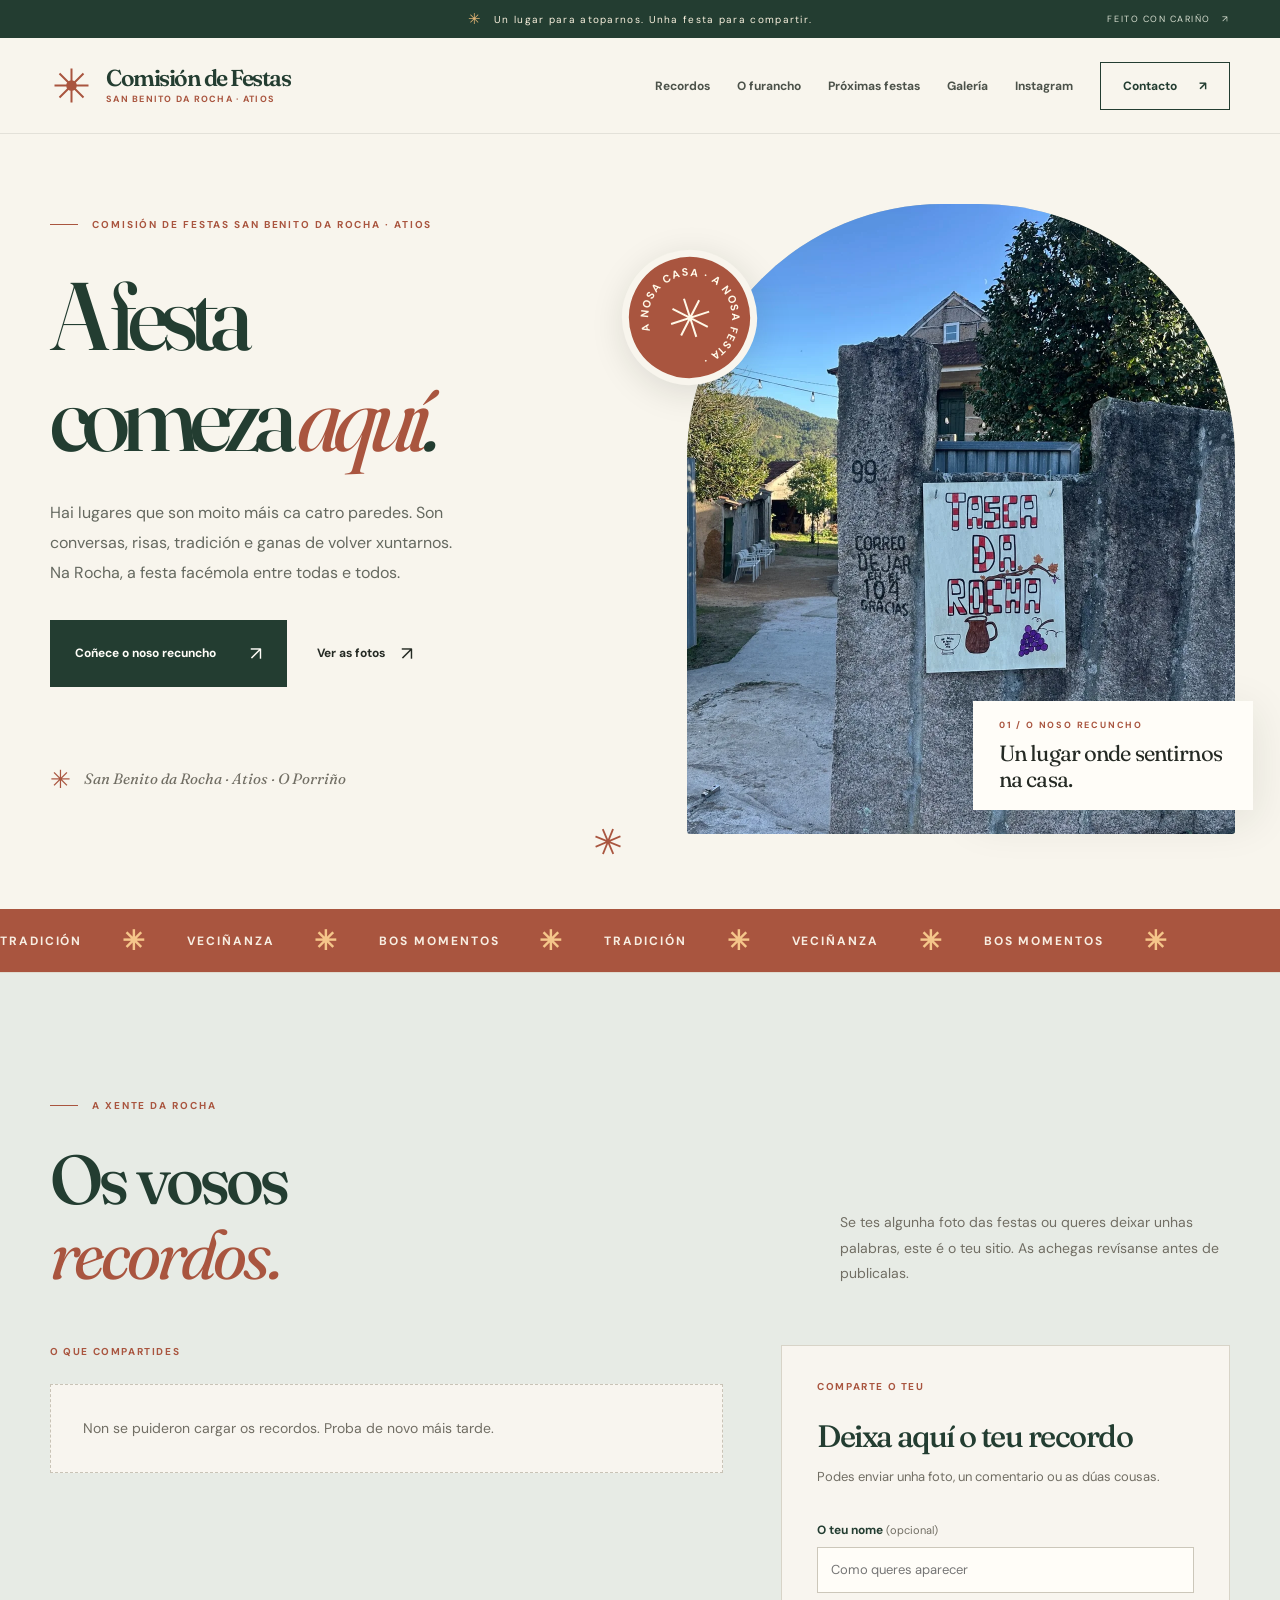
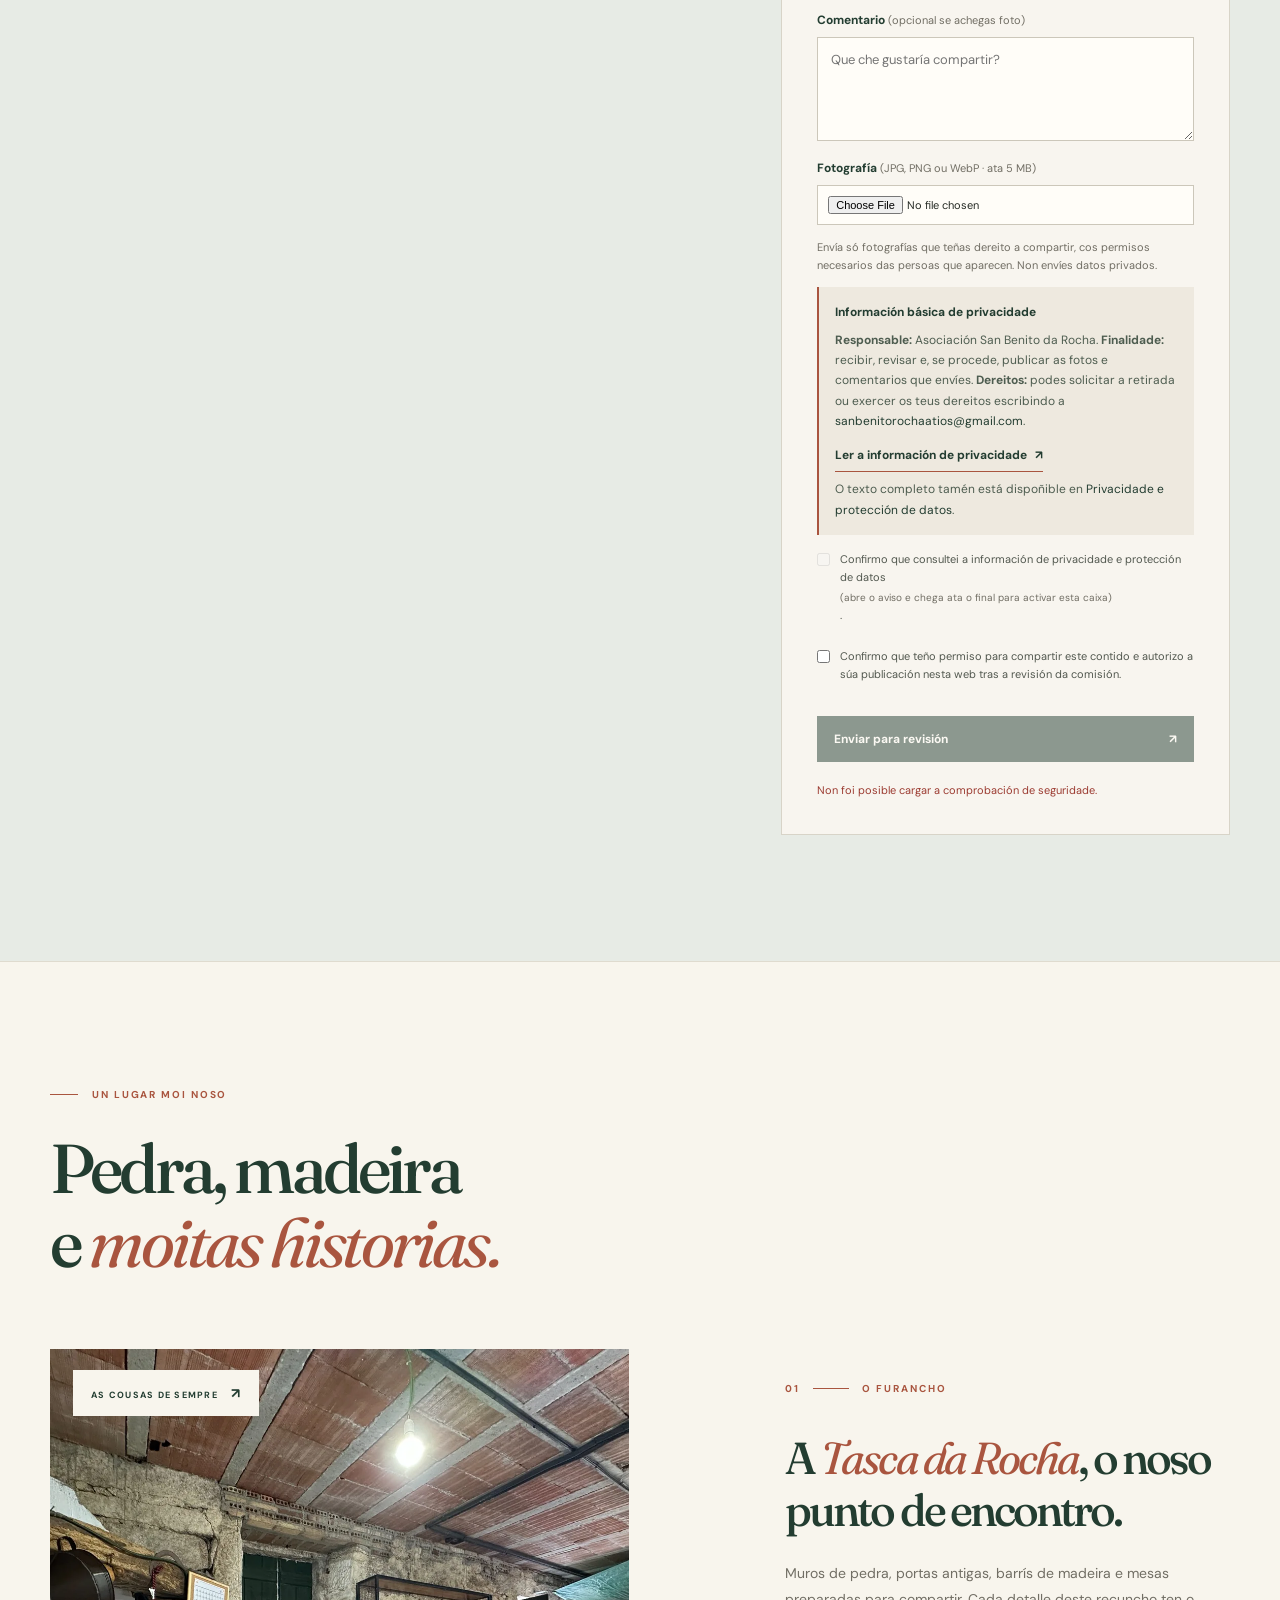
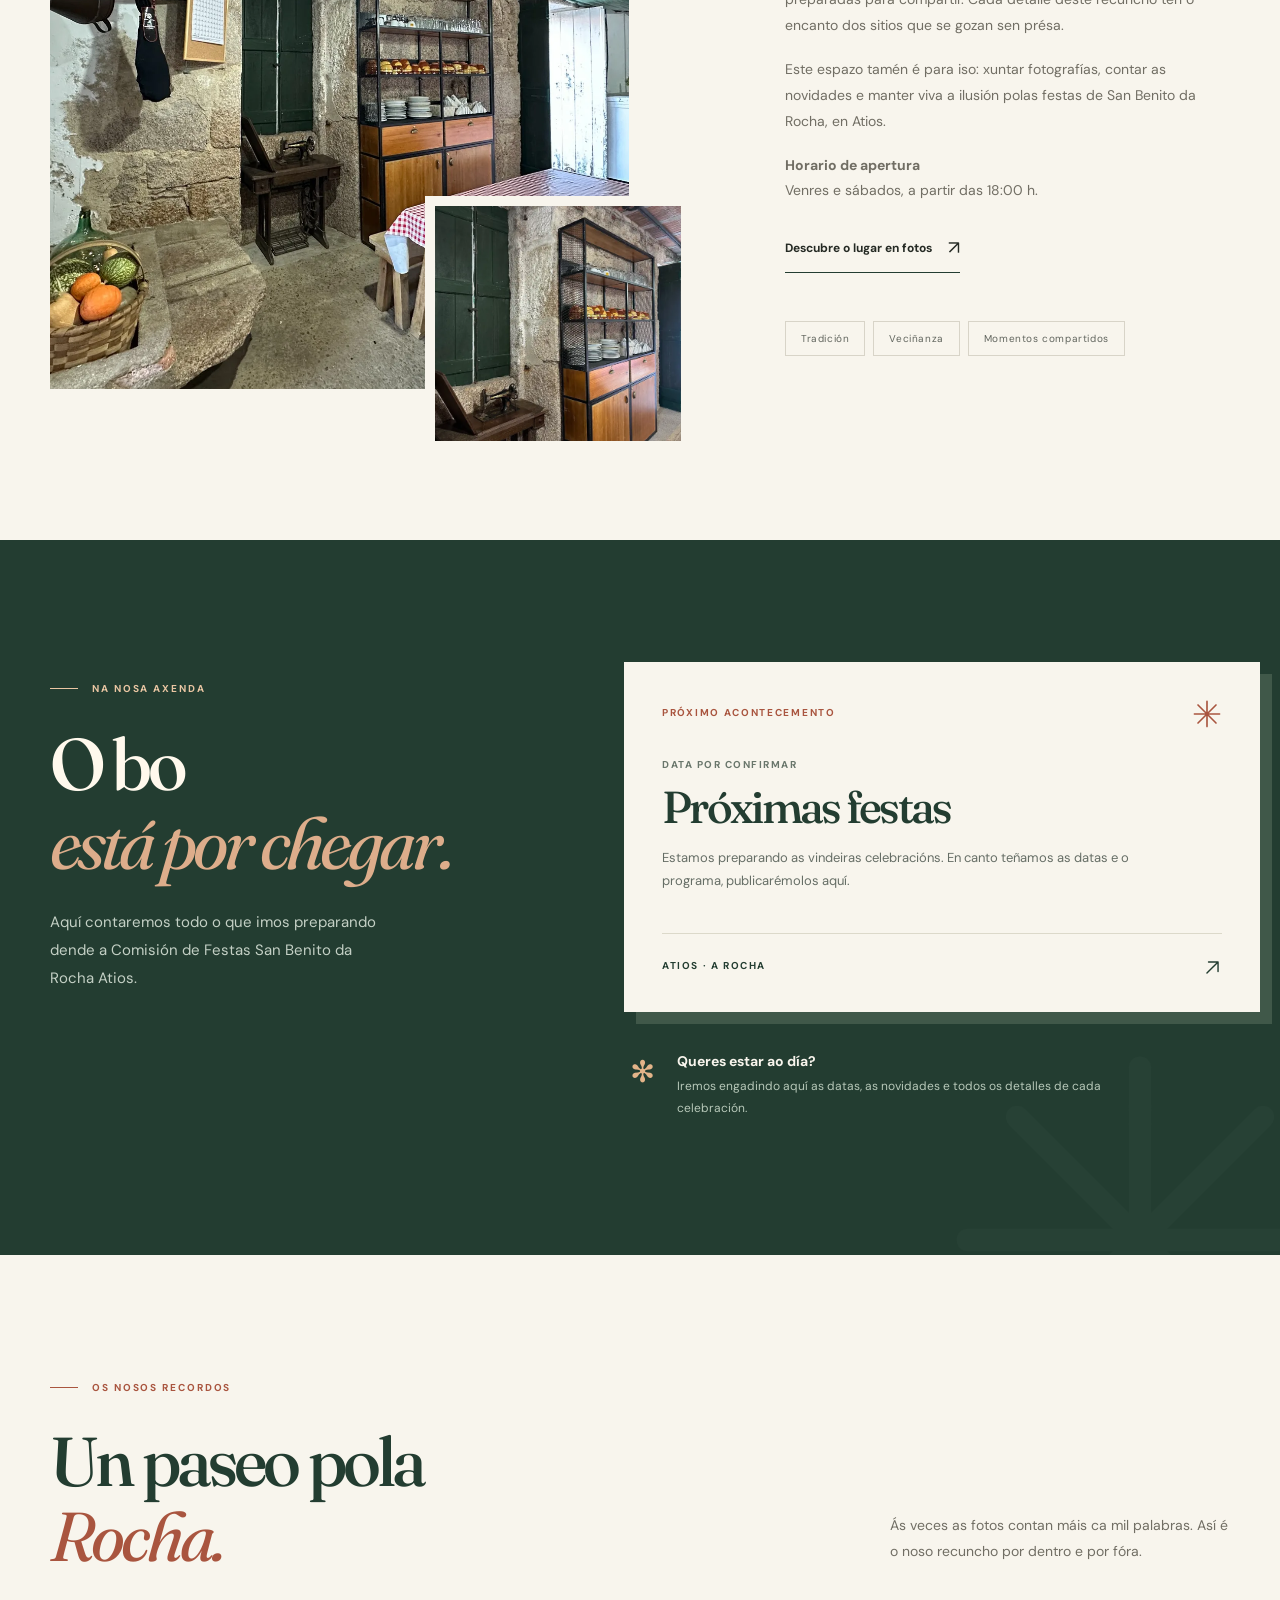
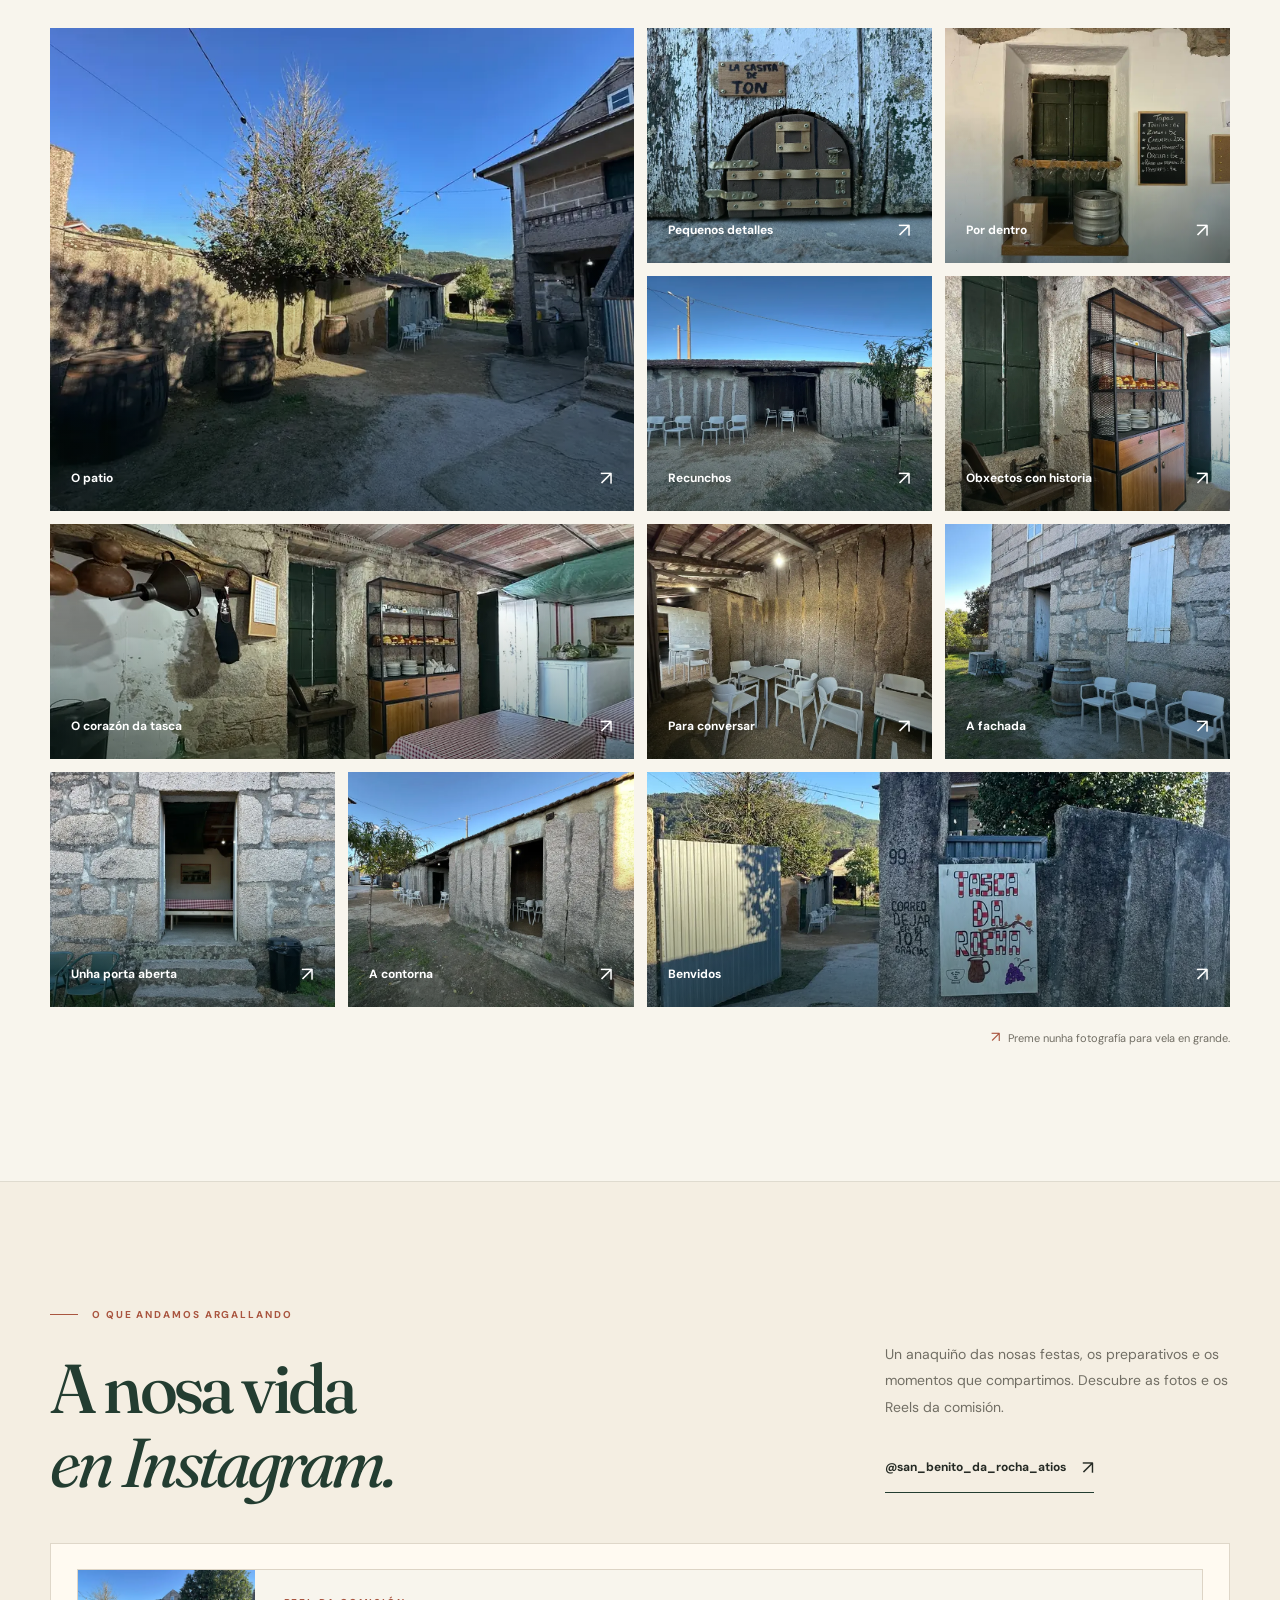
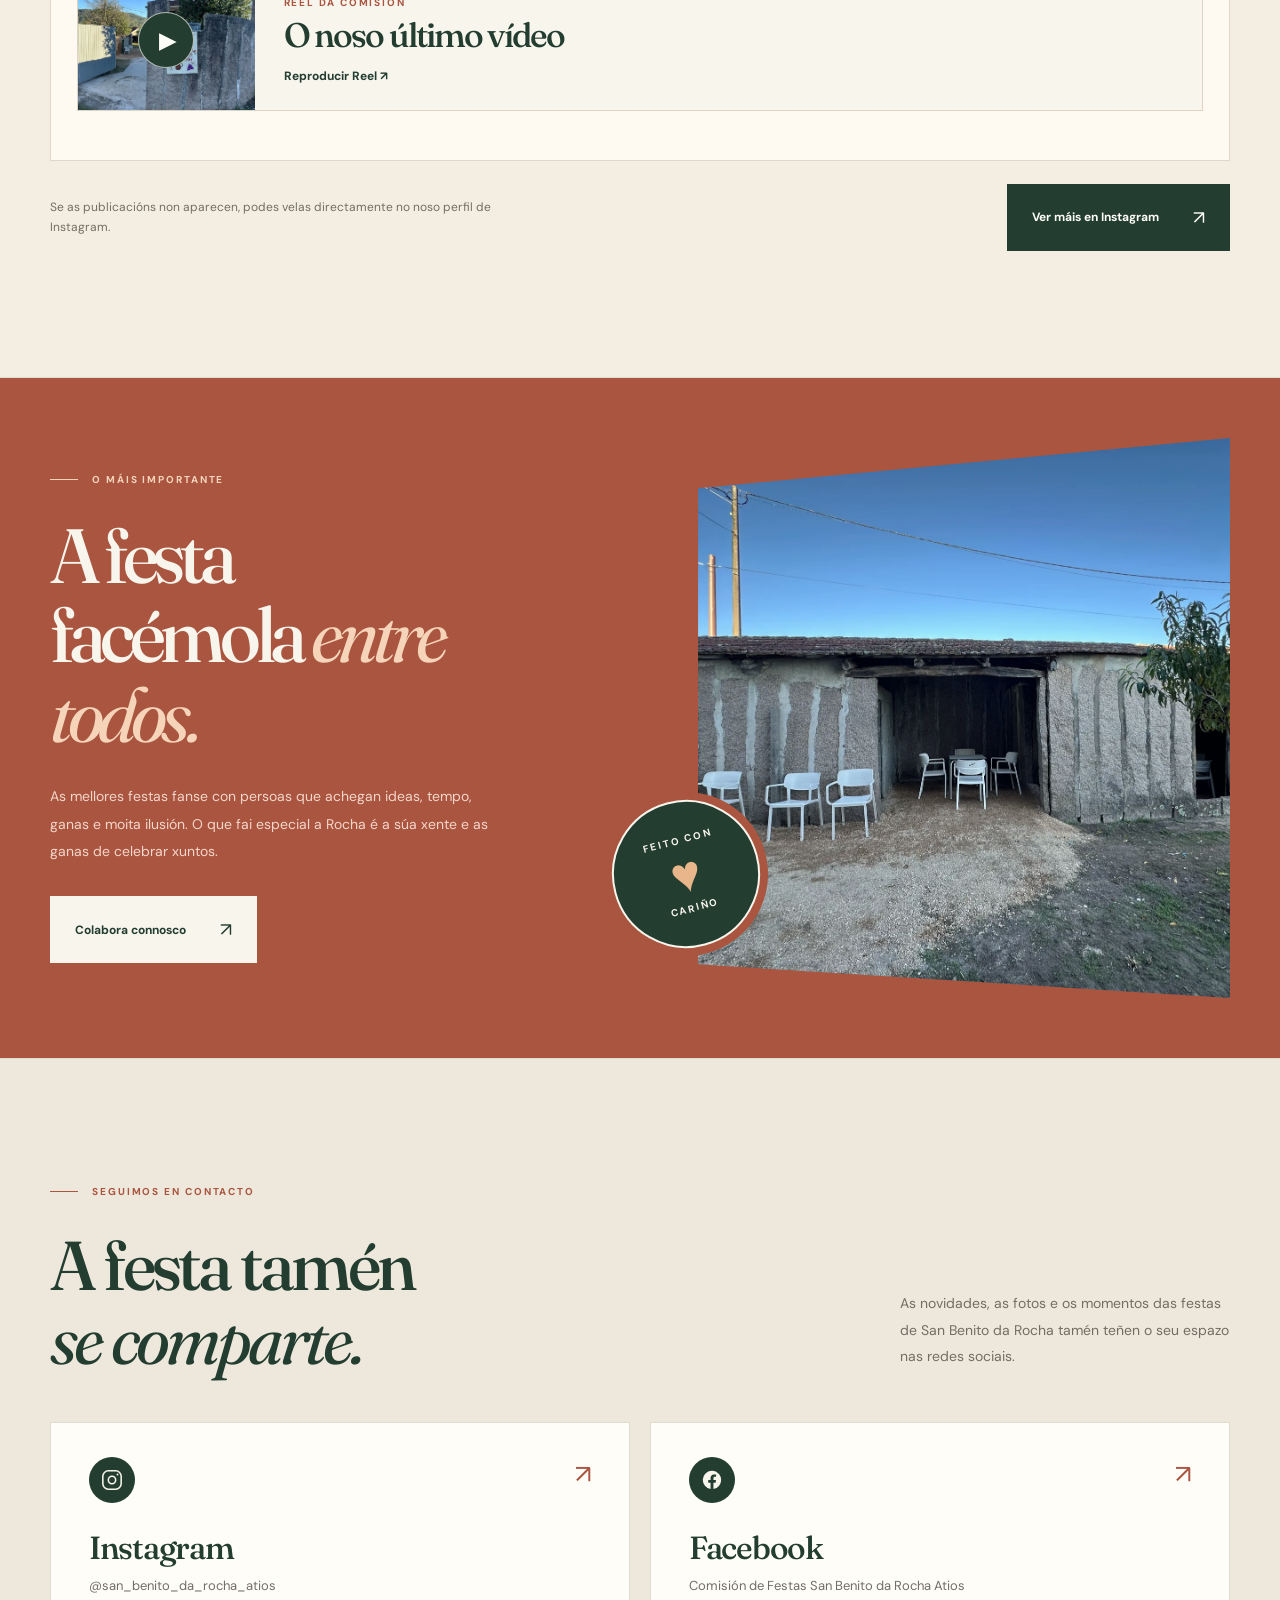
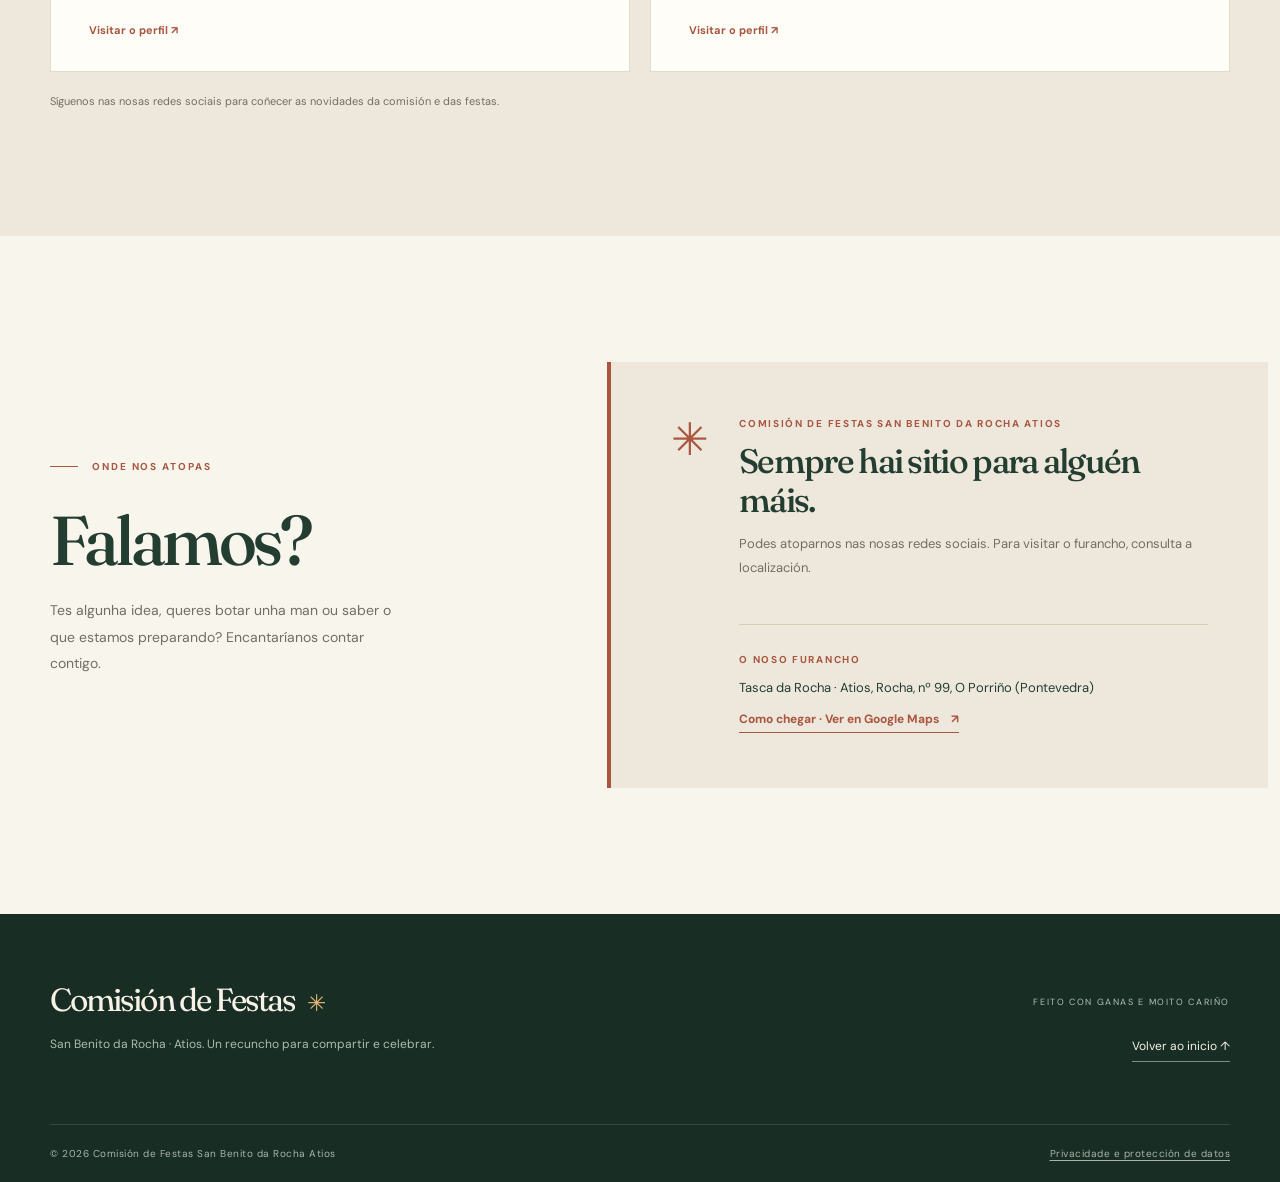
==== commit dc7cb88f: "Update index.html" ====
--- a/index.html
+++ b/index.html
@@ -130,7 +130,17 @@
               <textarea id="recordos-comentario" name="comentario" rows="4" maxlength="400" placeholder="Que che gustaría compartir?"></textarea>
               <label for="recordos-foto">Fotografía <span>(JPG, PNG ou WebP · ata 5 MB)</span></label>
               <input id="recordos-foto" name="foto" type="file" accept="image/jpeg,image/png,image/webp" />
-              <p class="recordos-privacy">Envía só fotos túas ou para as que teñas permiso das persoas que aparecen. Non envíes datos privados. <a href="privacidade.html" target="_blank" rel="noopener noreferrer">Consulta a nosa política de privacidade e protección de datos.</a></p>
+              <p class="recordos-privacy">Envía só fotografías que teñas dereito a compartir, cos permisos necesarios das persoas que aparecen. Non envíes datos privados.</p>
+              <div class="recordos-privacy-info" aria-label="Información básica de privacidade">
+                <strong>Información básica de privacidade</strong>
+                <p><strong>Responsable:</strong> Asociación San Benito da Rocha. <strong>Finalidade:</strong> recibir, revisar e, se procede, publicar as fotos e comentarios que envíes. <strong>Dereitos:</strong> podes solicitar a retirada ou exercer os teus dereitos escribindo a <a href="mailto:sanbenitorochaatios@gmail.com">sanbenitorochaatios@gmail.com</a>.</p>
+                <button type="button" class="recordos-privacy-open" id="recordos-privacy-open">Ler a información de privacidade <span aria-hidden="true">↗︎</span></button>
+                <p>O texto completo tamén está dispoñible en <a href="privacidade.html" target="_blank" rel="noopener noreferrer">Privacidade e protección de datos</a>.</p>
+              </div>
+              <label class="recordos-consent recordos-consent-privacy">
+                <input id="recordos-privacidade-confirm" name="privacidade_confirmada" type="checkbox" required disabled />
+                <span>Confirmo que consultei a información de privacidade e protección de datos <span class="recordos-privacy-hint">(abre o aviso e chega ata o final para activar esta caixa)</span>.</span>
+              </label>
               <label class="recordos-consent"><input id="recordos-consentimento" name="consentimento" type="checkbox" required /><span>Confirmo que teño permiso para compartir este contido e autorizo a súa publicación nesta web tras a revisión da comisión.</span></label>
               <div id="recordos-turnstile"></div>
               <button type="submit" class="recordos-submit" id="recordos-enviar" disabled>Enviar para revisión <span aria-hidden="true">&#x2197;&#xFE0E;</span></button>
@@ -289,6 +299,25 @@
 
   <footer class="footer"><div class="container footer-main"><div><a class="footer-brand" href="#inicio">Comisión de Festas<span aria-hidden="true">&#x2733;&#xFE0E;</span></a><p>San Benito da Rocha · Atios. Un recuncho para compartir e celebrar.</p></div><div class="footer-side"><p>FEITO CON GANAS E MOITO CARIÑO</p><a href="#inicio">Volver ao inicio &#x2191;&#xFE0E;</a></div></div><div class="container footer-bottom"><span>© <span id="year">2026</span> Comisión de Festas San Benito da Rocha Atios</span><span><a href="privacidade.html" style="color:inherit;text-decoration:underline;text-underline-offset:3px">Privacidade e protección de datos</a></span></div></footer>
 
+
+  <!-- Aviso completo de privacidade: cárgase dende privacidade.html, sen duplicar textos -->
+  <dialog class="recordos-privacy-dialog" id="recordos-privacy-dialog" aria-labelledby="recordos-privacy-title">
+    <div class="recordos-privacy-dialog-head">
+      <div>
+        <p class="recordos-dialog-eyebrow">INFORMACIÓN IMPORTANTE</p>
+        <h2 id="recordos-privacy-title">Privacidade e protección de datos</h2>
+      </div>
+      <button type="button" class="recordos-privacy-close" id="recordos-privacy-close" aria-label="Pechar información de privacidade">×</button>
+    </div>
+    <div class="recordos-privacy-scroll" id="recordos-privacy-scroll" tabindex="0" role="region" aria-label="Texto completo de privacidade">
+      <p>Cargando a información de privacidade…</p>
+    </div>
+    <div class="recordos-privacy-dialog-foot">
+      <p id="recordos-privacy-progress" role="status" aria-live="polite">Le o aviso e desprázate ata o final.</p>
+      <button type="button" class="recordos-privacy-done" id="recordos-privacy-done" disabled>Xa consultei a información</button>
+    </div>
+  </dialog>
+
   <div class="lightbox" id="lightbox" role="dialog" aria-modal="true" aria-label="Visor de fotografías" aria-hidden="true">
     <button type="button" class="lightbox-close" id="lightbox-close" aria-label="Pechar a fotografía">✕</button>
     <button type="button" class="lightbox-arrow lightbox-prev" id="lightbox-prev" aria-label="Foto anterior">←</button>
@@ -298,3 +327,4 @@
   </div>
 </body>
 </html>
+
--- a/recordos.css
+++ b/recordos.css
@@ -40,26 +40,39 @@
 @media(max-width:760px){.recordos-heading{display:block}.recordos-heading>p{margin-top:20px}.recordos-layout{grid-template-columns:1fr;gap:40px}.recordos-wall{min-height:0}.recordos-form-wrap{max-width:600px}}
 @media(max-width:500px){.recordos-grid{grid-template-columns:1fr}.recordos-heading h2{font-size:clamp(44px,11vw,60px)}.recordos-card img{height:235px}.recordos-form-wrap{padding:22px}.recordos-section-label{margin-bottom:20px}}
 
-/* FONDO DA SECCIÓN OS VOSOS RECORDOS */
 
-#recordos {
-    background-color: #e7ebe5;
-}
+/* Cor anterior escollida pola comisión */
+#recordos { background-color: #e7ebe5; }
+#recordos .recordos-form-wrap { background-color: #f8f5ef; border: 1px solid #d8d4c8; }
+#recordos .recordos-status { background-color: #f8f5ef; border: 1px dashed #c9c3b6; }
+#recordos .recordos-card { background-color: #f8f5ef; border: 1px solid #d8d4c8; }
 
-/* Caixa do formulario */
-#recordos .recordos-form-wrap {
-    background-color: #f8f5ef;
-    border: 1px solid #d8d4c8;
-}
+/* Lectura do aviso de privacidade: estilos sobrios e adaptables a móbil */
+.recordos-privacy-info{padding:15px 16px;background:#eee9df;border-left:2px solid var(--terra);font-size:12px;line-height:1.7;color:var(--forest)}
+.recordos-privacy-info>strong{font-size:12px}
+.recordos-privacy-info p{font-size:12px;line-height:1.7;margin:7px 0 0;color:#4e5d50}
+.recordos-privacy-info a,.recordos-privacy-open{color:var(--forest);text-underline-offset:3px}
+.recordos-privacy-open{display:inline-flex;align-items:center;gap:8px;background:none;padding:7px 0;margin-top:8px;border:0;border-bottom:1px solid var(--terra);font-family:inherit;font-size:12px;line-height:1.5;cursor:pointer;text-align:left;font-weight:700}
+.recordos-privacy-open:hover{color:var(--terra)}
+.recordos-privacy-hint{display:block;color:var(--muted);font-size:10px;margin-top:3px}
+.recordos-consent-privacy input:disabled{opacity:.5;cursor:not-allowed}
+.recordos-consent-privacy:has(input:disabled){cursor:default}
+.recordos-privacy-dialog{width:min(720px,calc(100% - 28px));height:min(86dvh,760px);max-height:86dvh;max-width:none;padding:0;overflow:hidden;border:1px solid #dbd4c6;background:#f8f5ef;color:var(--forest);box-shadow:0 24px 90px rgba(18,32,23,.35);flex-direction:column}
+.recordos-privacy-dialog[open]{display:flex}
+.recordos-privacy-dialog::backdrop{background:rgba(14,28,20,.73)}
+.recordos-privacy-dialog-head{display:flex;justify-content:space-between;align-items:flex-start;gap:12px;padding:21px 25px 17px;border-bottom:1px solid #ded8cb}
+.recordos-dialog-eyebrow{font-size:10px;letter-spacing:.16em;color:var(--terra);font-weight:700;margin:0 0 7px}
+.recordos-privacy-dialog h2{font-family:var(--display,Georgia,serif);font-size:clamp(22px,4vw,32px);line-height:1.2;margin:0;letter-spacing:-.04em;color:var(--forest)}
+.recordos-privacy-close{border:0;background:transparent;cursor:pointer;font-size:28px;line-height:1;color:var(--forest);padding:2px 5px}
+.recordos-privacy-scroll{padding:24px 28px;overflow-y:auto;flex:1 1 auto;min-height:0;overscroll-behavior:contain;-webkit-overflow-scrolling:touch;font-size:14px;line-height:1.75;color:#424f44}
+.recordos-privacy-scroll h1{font:500 30px/1.17 var(--display,Georgia,serif);color:var(--forest);margin:0 0 16px}
+.recordos-privacy-scroll h2{font-size:21px;line-height:1.3;margin:25px 0 10px;letter-spacing:-.02em}
+.recordos-privacy-scroll p{margin:0 0 13px;line-height:1.75}
+.recordos-privacy-scroll a{color:var(--terra);text-underline-offset:3px;overflow-wrap:anywhere}
+.recordos-privacy-scroll .eyebrow{font-size:10px;letter-spacing:.15em;color:var(--terra);font-weight:700}
+.recordos-privacy-dialog-foot{flex:none;display:flex;justify-content:space-between;align-items:center;gap:14px;padding:16px 25px;border-top:1px solid #ded8cb;background:#f8f5ef}
+.recordos-privacy-dialog-foot p{font-size:12px;line-height:1.45;color:#646d64;margin:0}
+.recordos-privacy-done{background:var(--forest);color:white;padding:12px 16px;border:0;font-weight:700;font-size:12px;cursor:pointer;flex:none}
+.recordos-privacy-done:disabled{opacity:.38;cursor:not-allowed}
+@media(max-width:600px){.recordos-privacy-dialog{height:min(91dvh,840px);max-height:91dvh}.recordos-privacy-dialog-head,.recordos-privacy-dialog-foot{padding:15px 16px}.recordos-privacy-scroll{padding:18px 17px}.recordos-privacy-dialog-foot{flex-direction:column;align-items:stretch}.recordos-privacy-done{width:100%}}
 
-/* Zona onde aparecen os comentarios */
-#recordos .recordos-status {
-    background-color: #f8f5ef;
-    border: 1px dashed #c9c3b6;
-}
-
-/* Tarxetas das fotos e comentarios */
-#recordos .recordos-card {
-    background-color: #f8f5ef;
-    border: 1px solid #d8d4c8;
-}
